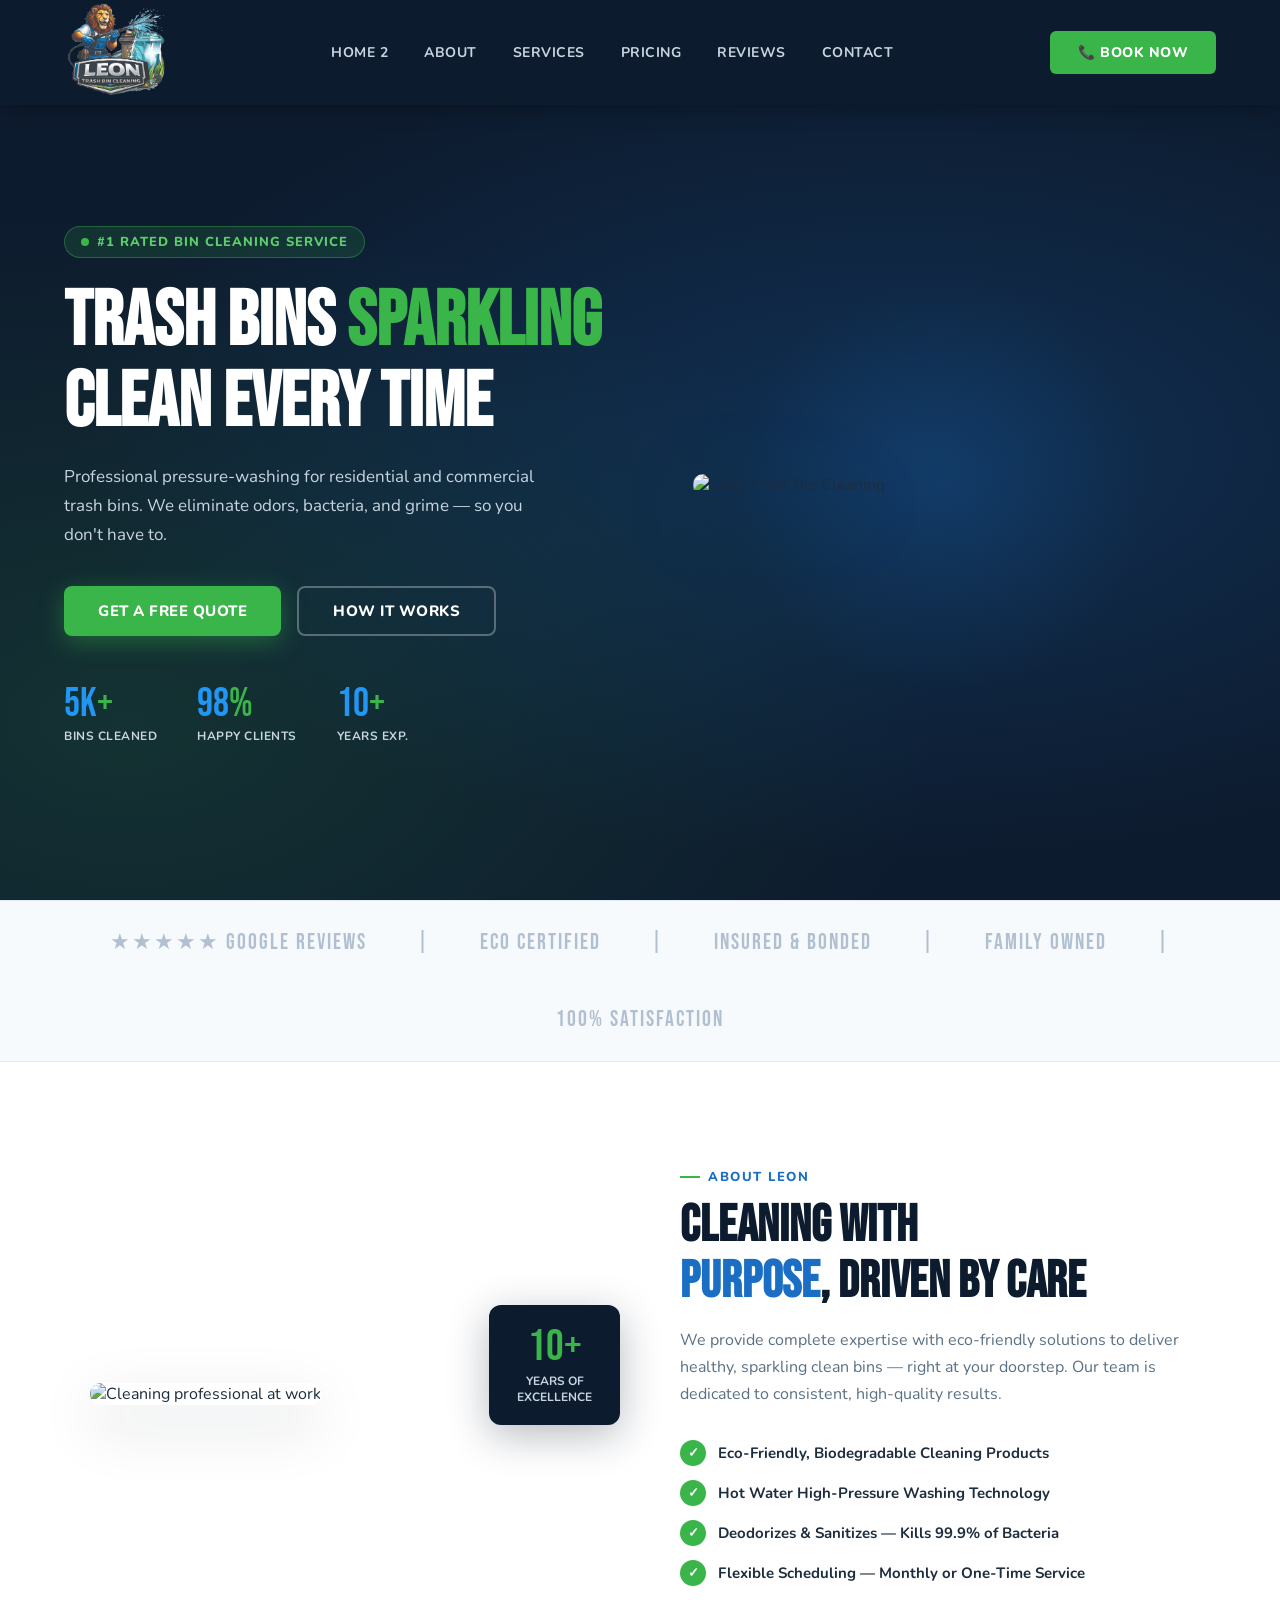
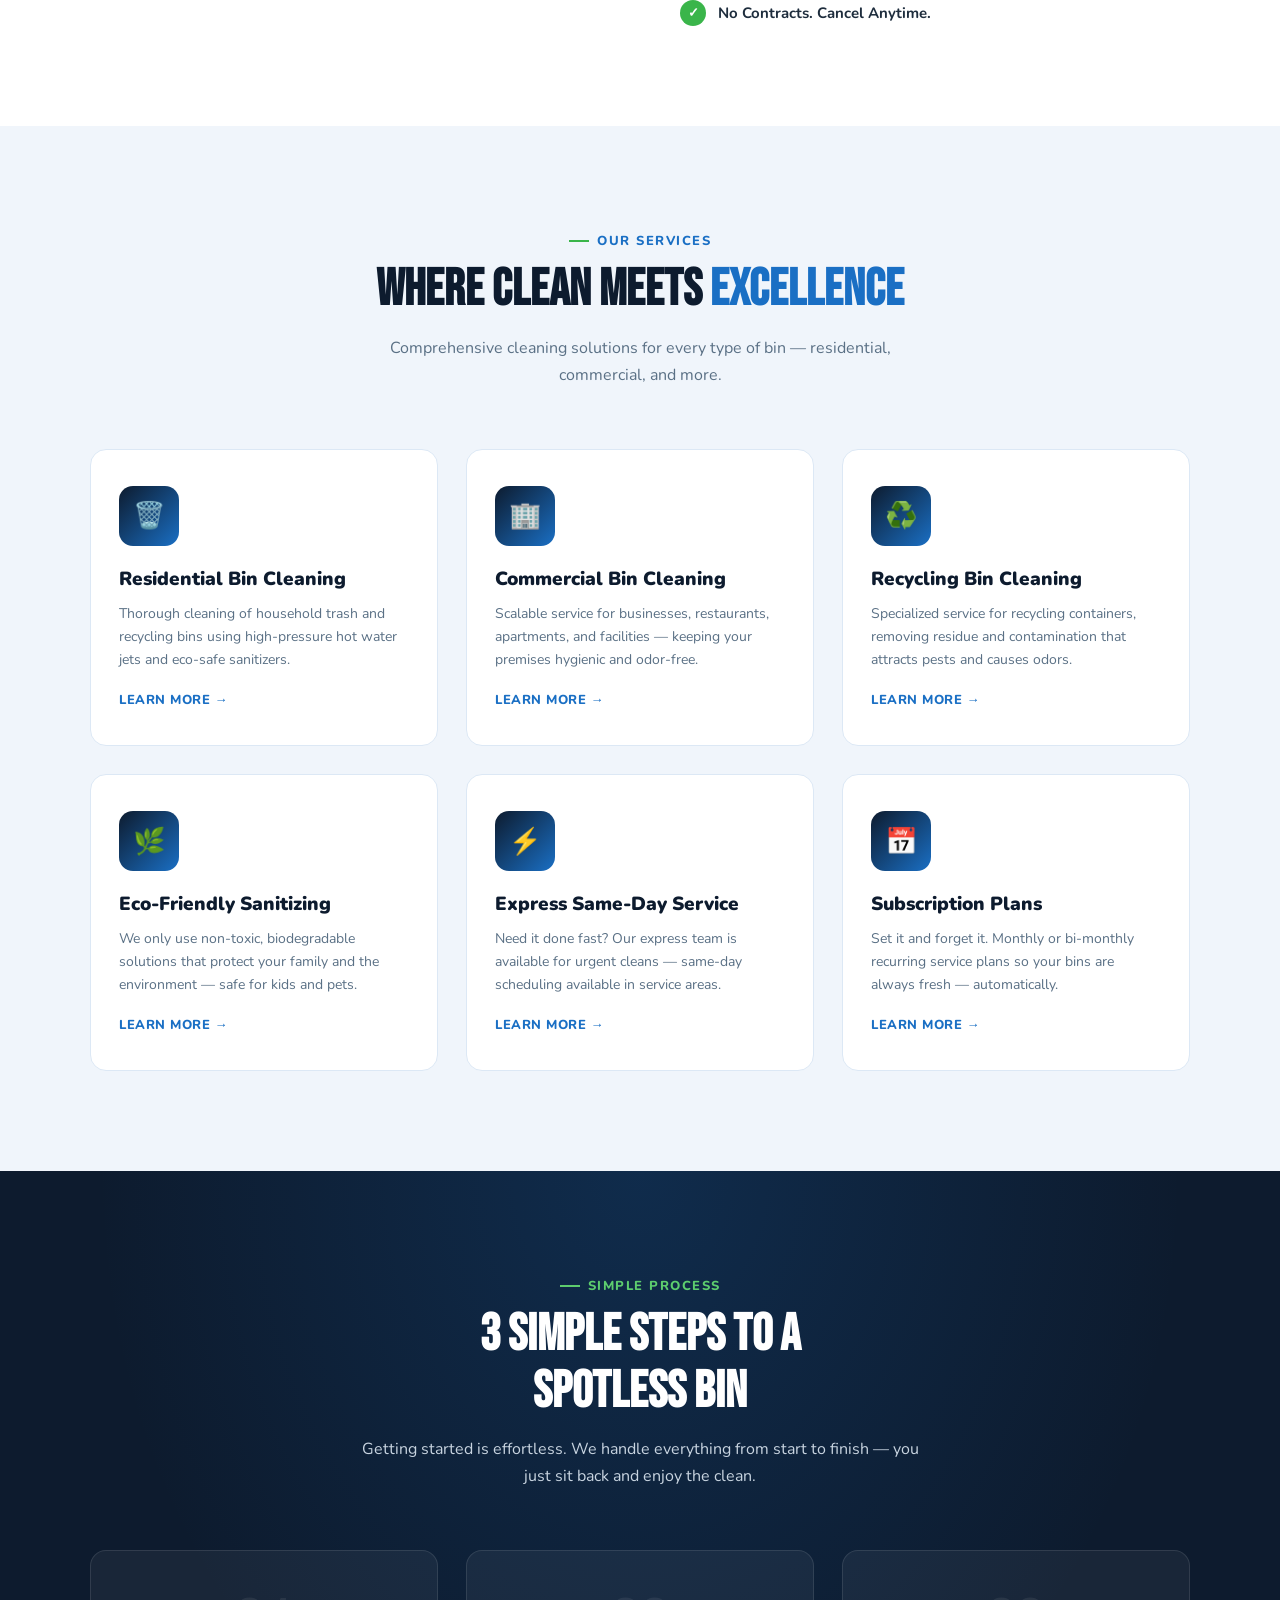
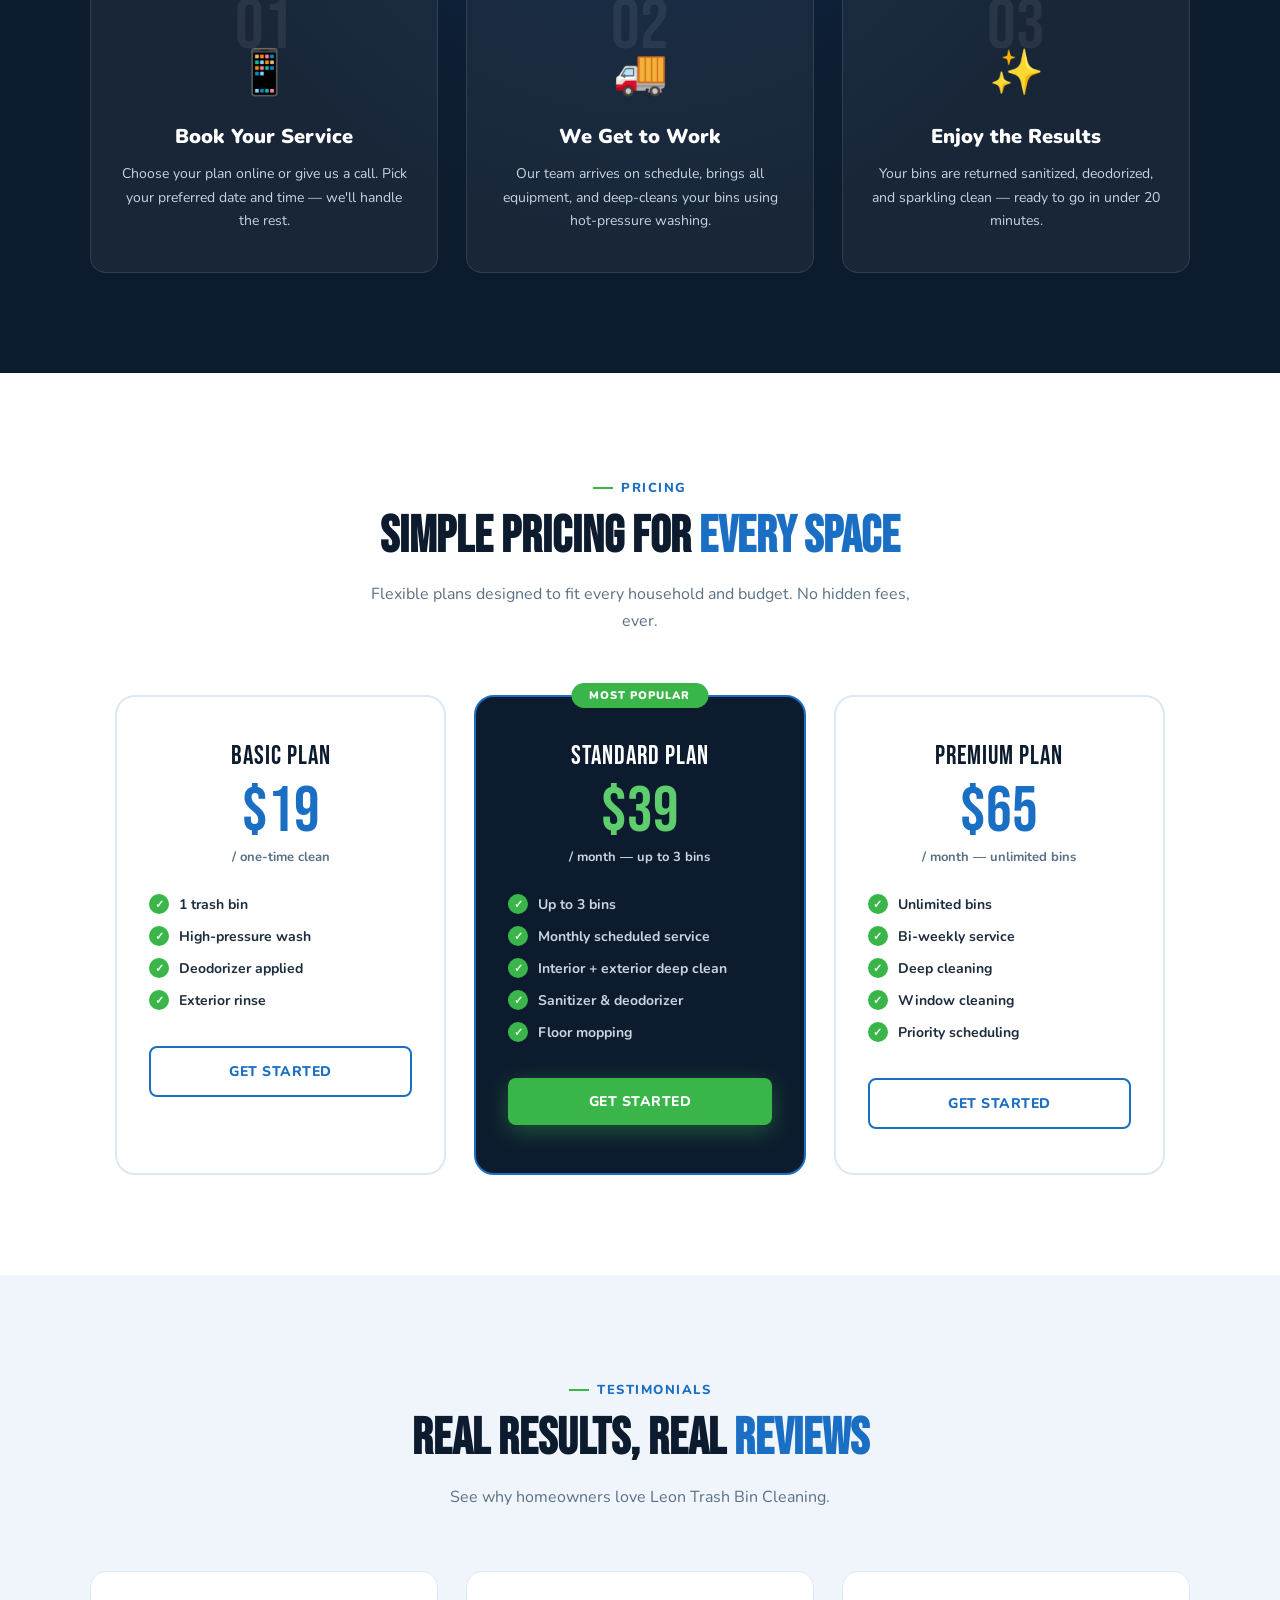
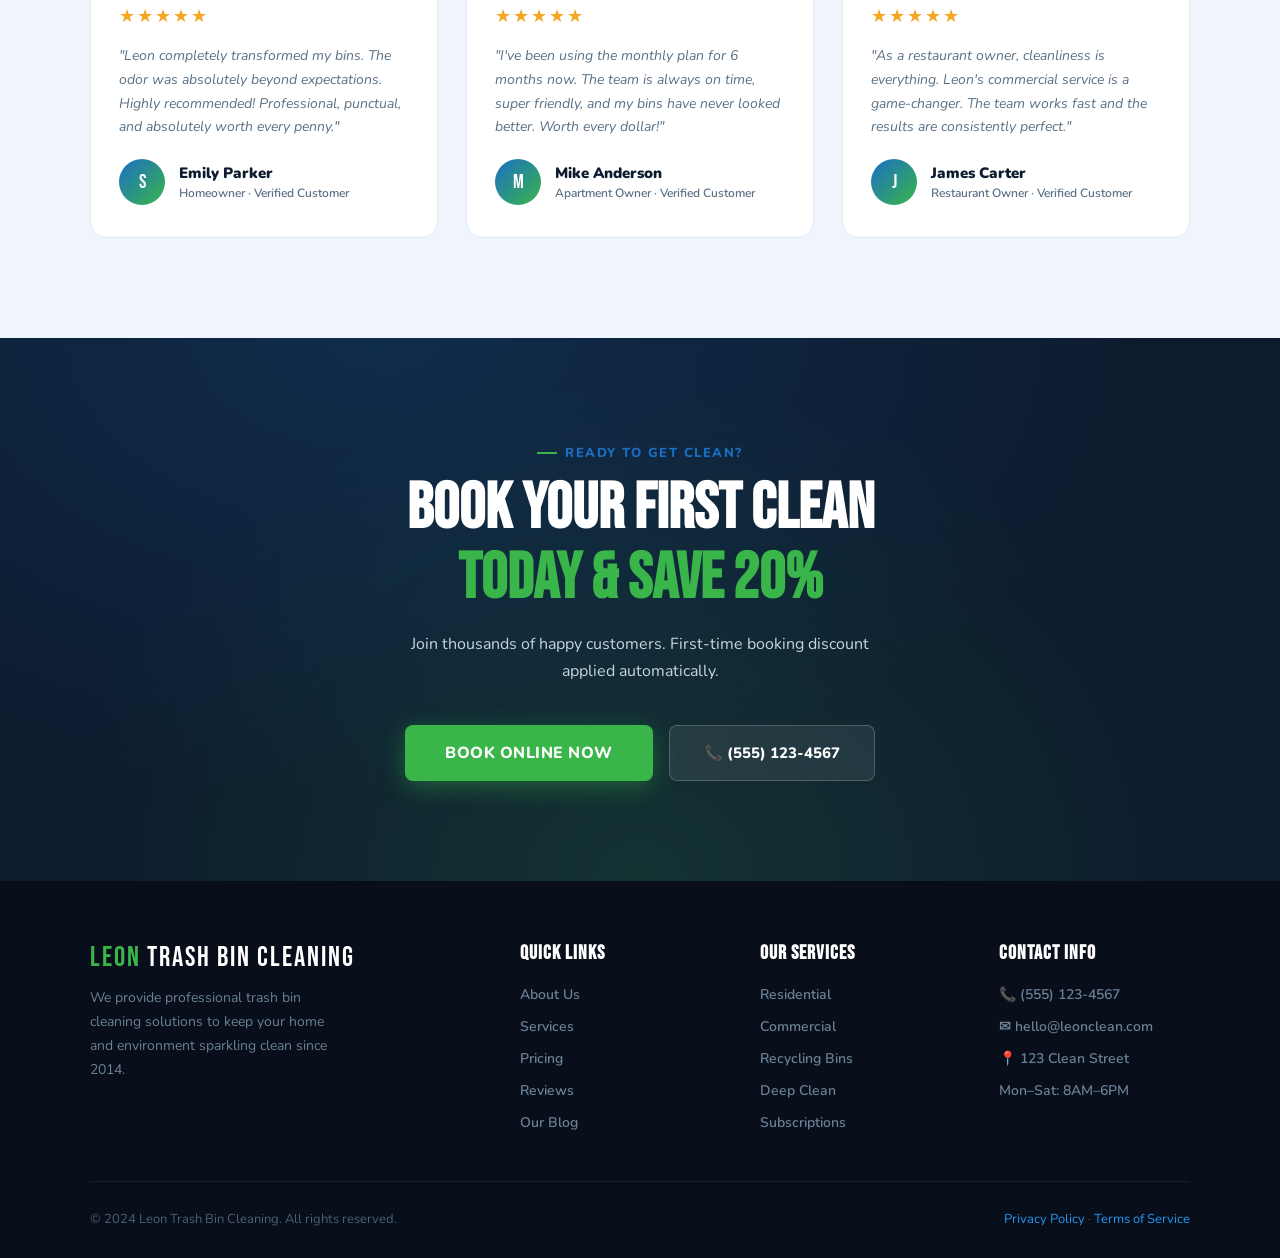
==== index.html @ 78d542d0 "new update to live on vercel" ====
<!DOCTYPE html>
<html lang="en">
<head>
<meta charset="UTF-8">
<meta name="viewport" content="width=device-width, initial-scale=1.0">
<title>Leon Trash Bin Cleaning</title>
<link rel="stylesheet" href="./assets//style/style.css">
<link href="https://fonts.googleapis.com/css2?family=Bebas+Neue&family=Nunito:wght@400;600;700;800;900&display=swap" rel="stylesheet">
<style>
 
</style>
</head>
<body>

<!-- NAVBAR -->
<nav>
  <div class="nav-logo">
   
   
   <img src="./assets/images/Logo.png" alt="">
  </div>
  <ul class="nav-links">
    <li><a href="Home2.html">Home 2</a></li>
    <li><a href="#about">About</a></li>
    <li><a href="#services">Services</a></li>
    <li><a href="#pricing">Pricing</a></li>
    <li><a href="#reviews">Reviews</a></li>
    <li><a href="#contact">Contact</a></li>
  </ul>
  <a href="tel:+15551234567" class="nav-cta">📞 Book Now</a>
</nav>

<!-- HERO -->
<section class="hero">
  <div class="hero-grid">
    <div class="hero-content">
      <div class="hero-badge"><span></span> #1 Rated Bin Cleaning Service</div>
      <h1>Trash Bins <span>Sparkling</span> Clean Every Time</h1>
      <p>Professional pressure-washing for residential and commercial trash bins. We eliminate odors, bacteria, and grime — so you don't have to.</p>
      <div class="hero-btns">
        <a href="#pricing" class="btn-primary">Get a Free Quote</a>
        <a href="#how-it-works" class="btn-outline">How It Works</a>
      </div>
      <div class="hero-stats">
        <div>
          <div class="hero-stat-num">5K<span>+</span></div>
          <div class="hero-stat-label">Bins Cleaned</div>
        </div>
        <div>
          <div class="hero-stat-num">98<span>%</span></div>
          <div class="hero-stat-label">Happy Clients</div>
        </div>
        <div>
          <div class="hero-stat-num">10<span>+</span></div>
          <div class="hero-stat-label">Years Exp.</div>
        </div>
      </div>
    </div>
    <div class="hero-image-wrap">
      <!-- Logo image — replace src with actual path -->
      <img style="border-radius: 10px;" src="https://eu-images.contentstack.com/v3/assets/blt4a147f9e36f0754a/blta0c8c3a6086ea18d/652d1ce28b2e8369017dbb52/the-trash-bin-cleaners_0.jpg?width=1280&auto=webp&quality=80&disable=upscale" alt="Leon Trash Bin Cleaning">
    </div>
  </div>
</section>

<!-- BRANDS / TRUST BAR -->
<div class="brands">
  <div class="brands-inner">
    <div class="brand-item">★★★★★ GOOGLE REVIEWS</div>
    <div class="brand-item">|</div>
    <div class="brand-item">ECO CERTIFIED</div>
    <div class="brand-item">|</div>
    <div class="brand-item">INSURED & BONDED</div>
    <div class="brand-item">|</div>
    <div class="brand-item">FAMILY OWNED</div>
    <div class="brand-item">|</div>
    <div class="brand-item">100% SATISFACTION</div>
  </div>
</div>

<!-- ABOUT -->
<section class="about" id="about">
  <div class="about-grid">
    <div class="about-img-wrap">
      <img src="https://www.shutterstock.com/image-photo/bangkok-thailand-june-12-2024-600nw-2486240143.jpg" alt="Cleaning professional at work">
      <div class="about-badge-box">
        <div class="num">10+</div>
        <p>Years of<br>Excellence</p>
      </div>
    </div>
    <div class="about-text">
      <div class="section-label">About Leon</div>
      <h2 class="section-title">Cleaning with<br><span>Purpose</span>, Driven by Care</h2>
      <p class="section-sub">We provide complete expertise with eco-friendly solutions to deliver healthy, sparkling clean bins — right at your doorstep. Our team is dedicated to consistent, high-quality results.</p>
      <ul class="about-features">
        <li>Eco-Friendly, Biodegradable Cleaning Products</li>
        <li>Hot Water High-Pressure Washing Technology</li>
        <li>Deodorizes & Sanitizes — Kills 99.9% of Bacteria</li>
        <li>Flexible Scheduling — Monthly or One-Time Service</li>
        <li>No Contracts. Cancel Anytime.</li>
      </ul>
    </div>
  </div>
</section>

<!-- SERVICES -->
<section class="services" id="services">
  <div class="services-header">
    <div class="section-label">Our Services</div>
    <h2 class="section-title">Where Clean Meets <span>Excellence</span></h2>
    <p class="section-sub">Comprehensive cleaning solutions for every type of bin — residential, commercial, and more.</p>
  </div>
  <div class="services-grid">
    <div class="service-card">
      <div class="service-icon">🗑️</div>
      <h3>Residential Bin Cleaning</h3>
      <p>Thorough cleaning of household trash and recycling bins using high-pressure hot water jets and eco-safe sanitizers.</p>
      <a href="#" class="service-link">Learn More →</a>
    </div>
    <div class="service-card">
      <div class="service-icon">🏢</div>
      <h3>Commercial Bin Cleaning</h3>
      <p>Scalable service for businesses, restaurants, apartments, and facilities — keeping your premises hygienic and odor-free.</p>
      <a href="#" class="service-link">Learn More →</a>
    </div>
    <div class="service-card">
      <div class="service-icon">♻️</div>
      <h3>Recycling Bin Cleaning</h3>
      <p>Specialized service for recycling containers, removing residue and contamination that attracts pests and causes odors.</p>
      <a href="#" class="service-link">Learn More →</a>
    </div>
    <div class="service-card">
      <div class="service-icon">🌿</div>
      <h3>Eco-Friendly Sanitizing</h3>
      <p>We only use non-toxic, biodegradable solutions that protect your family and the environment — safe for kids and pets.</p>
      <a href="#" class="service-link">Learn More →</a>
    </div>
    <div class="service-card">
      <div class="service-icon">⚡</div>
      <h3>Express Same-Day Service</h3>
      <p>Need it done fast? Our express team is available for urgent cleans — same-day scheduling available in service areas.</p>
      <a href="#" class="service-link">Learn More →</a>
    </div>
    <div class="service-card">
      <div class="service-icon">📅</div>
      <h3>Subscription Plans</h3>
      <p>Set it and forget it. Monthly or bi-monthly recurring service plans so your bins are always fresh — automatically.</p>
      <a href="#" class="service-link">Learn More →</a>
    </div>
  </div>
</section>

<!-- HOW IT WORKS -->
<section class="how-it-works" id="how-it-works">
  <div class="how-header">
    <div class="section-label">Simple Process</div>
    <h2 class="section-title">3 Simple Steps to a<br>Spotless Bin</h2>
    <p class="section-sub">Getting started is effortless. We handle everything from start to finish — you just sit back and enjoy the clean.</p>
  </div>
  <div class="steps-grid">
    <div class="step-card">
      <div class="step-number">01</div>
      <span class="step-icon">📱</span>
      <h3>Book Your Service</h3>
      <p>Choose your plan online or give us a call. Pick your preferred date and time — we'll handle the rest.</p>
    </div>
    <div class="step-card">
      <div class="step-number">02</div>
      <span class="step-icon">🚚</span>
      <h3>We Get to Work</h3>
      <p>Our team arrives on schedule, brings all equipment, and deep-cleans your bins using hot-pressure washing.</p>
    </div>
    <div class="step-card">
      <div class="step-number">03</div>
      <span class="step-icon">✨</span>
      <h3>Enjoy the Results</h3>
      <p>Your bins are returned sanitized, deodorized, and sparkling clean — ready to go in under 20 minutes.</p>
    </div>
  </div>
</section>

<!-- PRICING -->
<section class="pricing" id="pricing">
  <div class="pricing-header">
    <div class="section-label">Pricing</div>
    <h2 class="section-title">Simple Pricing for <span>Every Space</span></h2>
    <p class="section-sub">Flexible plans designed to fit every household and budget. No hidden fees, ever.</p>
  </div>
  <div class="pricing-grid">
    <div class="price-card">
      <div class="price-plan-name">Basic Plan</div>
      <div class="price-amount">$19</div>
      <div class="price-period">/ one-time clean</div>
      <ul class="price-features">
        <li>1 trash bin</li>
        <li>High-pressure wash</li>
        <li>Deodorizer applied</li>
        <li>Exterior rinse</li>
      </ul>
      <a href="#" class="btn-price btn-price-outline">Get Started</a>
    </div>
    <div class="price-card featured">
      <div class="featured-badge">Most Popular</div>
      <div class="price-plan-name">Standard Plan</div>
      <div class="price-amount">$39</div>
      <div class="price-period">/ month — up to 3 bins</div>
      <ul class="price-features">
        <li>Up to 3 bins</li>
        <li>Monthly scheduled service</li>
        <li>Interior + exterior deep clean</li>
        <li>Sanitizer & deodorizer</li>
        <li>Floor mopping</li>
      </ul>
      <a href="#" class="btn-price btn-price-solid">Get Started</a>
    </div>
    <div class="price-card">
      <div class="price-plan-name">Premium Plan</div>
      <div class="price-amount">$65</div>
      <div class="price-period">/ month — unlimited bins</div>
      <ul class="price-features">
        <li>Unlimited bins</li>
        <li>Bi-weekly service</li>
        <li>Deep cleaning</li>
        <li>Window cleaning</li>
        <li>Priority scheduling</li>
      </ul>
      <a href="#" class="btn-price btn-price-outline">Get Started</a>
    </div>
  </div>
</section>

<!-- REVIEWS -->
<section class="reviews" id="reviews">
  <div class="reviews-header">
    <div class="section-label">Testimonials</div>
    <h2 class="section-title">Real Results, Real <span>Reviews</span></h2>
    <p class="section-sub">See why homeowners love Leon Trash Bin Cleaning.</p>
  </div>
  <div class="reviews-grid">
    <div class="review-card">
      <div class="stars">★★★★★</div>
      <p class="review-text">"Leon completely transformed my bins. The odor was absolutely beyond expectations. Highly recommended! Professional, punctual, and absolutely worth every penny."</p>
      <div class="reviewer">
        <div class="reviewer-avatar">S</div>
        <div>
          <div class="reviewer-name">Emily Parker</div>
          <div class="reviewer-meta">Homeowner · Verified Customer</div>
        </div>
      </div>
    </div>
    <div class="review-card">
      <div class="stars">★★★★★</div>
      <p class="review-text">"I've been using the monthly plan for 6 months now. The team is always on time, super friendly, and my bins have never looked better. Worth every dollar!"</p>
      <div class="reviewer">
        <div class="reviewer-avatar">M</div>
        <div>
          <div class="reviewer-name">Mike Anderson</div>
          <div class="reviewer-meta">Apartment Owner · Verified Customer</div>
        </div>
      </div>
    </div>
    <div class="review-card">
      <div class="stars">★★★★★</div>
      <p class="review-text">"As a restaurant owner, cleanliness is everything. Leon's commercial service is a game-changer. The team works fast and the results are consistently perfect."</p>
      <div class="reviewer">
        <div class="reviewer-avatar">J</div>
        <div>
          <div class="reviewer-name">James Carter</div>
          <div class="reviewer-meta">Restaurant Owner · Verified Customer</div>
        </div>
      </div>
    </div>
  </div>
</section>

<!-- CTA -->
<section class="cta-section" id="contact">
  <div class="section-label" style="justify-content:center;">Ready to Get Clean?</div>
  <h2 class="section-title">Book Your First Clean<br><span style="color:var(--green)">Today & Save 20%</span></h2>
  <p class="section-sub">Join thousands of happy customers. First-time booking discount applied automatically.</p>
  <div class="cta-btns">
    <a href="#pricing" class="btn-primary" style="font-size:16px;padding:17px 40px;">Book Online Now</a>
    <a href="tel:+15551234567" class="cta-phone">📞 (555) 123-4567</a>
  </div>
</section>

<!-- FOOTER -->
<footer>
  <div class="footer-grid">
    <div class="footer-brand">
      <div style="font-family:'Bebas Neue',sans-serif;font-size:28px;color:white;letter-spacing:2px;margin-bottom:12px;">
        <span style="color:var(--green)">LEON</span> TRASH BIN CLEANING
      </div>
      <p>We provide professional trash bin cleaning solutions to keep your home and environment sparkling clean since 2014.</p>
    </div>
    <div class="footer-col">
      <h4>Quick Links</h4>
      <ul>
        <li><a href="#about">About Us</a></li>
        <li><a href="#services">Services</a></li>
        <li><a href="#pricing">Pricing</a></li>
        <li><a href="#reviews">Reviews</a></li>
        <li><a href="#">Our Blog</a></li>
      </ul>
    </div>
    <div class="footer-col">
      <h4>Our Services</h4>
      <ul>
        <li><a href="#">Residential</a></li>
        <li><a href="#">Commercial</a></li>
        <li><a href="#">Recycling Bins</a></li>
        <li><a href="#">Deep Clean</a></li>
        <li><a href="#">Subscriptions</a></li>
      </ul>
    </div>
    <div class="footer-col">
      <h4>Contact Info</h4>
      <ul>
        <li><a href="tel:+15551234567">📞 (555) 123-4567</a></li>
        <li><a href="mailto:hello@leonclean.com">✉ hello@leonclean.com</a></li>
        <li><a href="#">📍 123 Clean Street</a></li>
        <li><a href="#">Mon–Sat: 8AM–6PM</a></li>
      </ul>
    </div>
  </div>
  <hr class="footer-divider">
  <div class="footer-bottom">
    <p>© 2024 Leon Trash Bin Cleaning. All rights reserved.</p>
    <p><a href="#">Privacy Policy</a> · <a href="#">Terms of Service</a></p>
  </div>
</footer>

<script>
  // Smooth scroll
  document.querySelectorAll('a[href^="#"]').forEach(a => {
    a.addEventListener('click', e => {
      const target = document.querySelector(a.getAttribute('href'));
      if (target) {
        e.preventDefault();
        target.scrollIntoView({ behavior: 'smooth', block: 'start' });
      }
    });
  });

  // Scroll reveal
  const observer = new IntersectionObserver((entries) => {
    entries.forEach(entry => {
      if (entry.isIntersecting) {
        entry.target.style.opacity = '1';
        entry.target.style.transform = 'translateY(0)';
      }
    });
  }, { threshold: 0.1 });

  document.querySelectorAll('.service-card, .step-card, .price-card, .review-card').forEach(el => {
    el.style.opacity = '0';
    el.style.transform = 'translateY(30px)';
    el.style.transition = 'opacity 0.5s ease, transform 0.5s ease';
    observer.observe(el);
  });
</script>
</body>
</html>
---- assets/style/style.css ----
:root {
    --navy: #0d1b2e;
    --blue: #1a6fc4;
    --bright-blue: #2196f3;
    --green: #3ab54a;
    --light-green: #5dcd6e;
    --silver: #c8d4e0;
    --white: #ffffff;
    --light-bg: #f0f5fb;
    --text: #1e2d3d;
    --text-muted: #5a7085;
  }

  * { margin: 0; padding: 0; box-sizing: border-box; }

  body {
    font-family: 'Nunito', sans-serif;
    color: var(--text);
    background: var(--white);
    overflow-x: hidden;
  }

  /* ===== NAVBAR ===== */
  nav {
    position: fixed; top: 0; width: 100%; z-index: 999;
    background: var(--navy);
    display: flex; align-items: center; justify-content: space-between;
    padding: 0 5%;
    /* height: 72px; */
    box-shadow: 0 2px 20px rgba(0,0,0,0.3);
  }

  .nav-logo img {
     width:110px; 
    }

  .nav-links { display: flex; gap: 36px; list-style: none; }
  .nav-links a {
    color: var(--silver); text-decoration: none;
    font-weight: 700; font-size: 14px; letter-spacing: 0.5px;
    text-transform: uppercase;
    transition: color 0.2s;
  }
  .nav-links a:hover { color: var(--green); }

  .nav-cta {
    background: var(--green);
    color: white; font-weight: 800; font-size: 14px;
    padding: 12px 28px; border-radius: 6px; text-decoration: none;
    text-transform: uppercase; letter-spacing: 0.5px;
    transition: background 0.2s, transform 0.2s;
  }
  .nav-cta:hover { background: var(--light-green); transform: translateY(-2px); }

  /* ===== HERO ===== */
  .hero {
    min-height: 100vh;
    background: var(--navy);
    display: flex; align-items: center;
    padding: 130px 5% 60px;
    position: relative;
    overflow: hidden;
  }

  .hero::before {
    content: '';
    position: absolute; inset: 0;
    background: radial-gradient(ellipse at 70% 50%, rgba(26,111,196,0.25) 0%, transparent 65%),
                radial-gradient(ellipse at 10% 80%, rgba(58,181,74,0.15) 0%, transparent 50%);
  }

  .hero-grid {
    display: grid; grid-template-columns: 1fr 1fr;
    gap: 60px; align-items: center;
    max-width: 1200px; margin: 0 auto; width: 100%;
    position: relative; z-index: 1;
  }

  .hero-badge {
    display: inline-flex; align-items: center; gap: 8px;
    background: rgba(58,181,74,0.15); border: 1px solid rgba(58,181,74,0.4);
    color: var(--light-green); font-size: 13px; font-weight: 800;
    padding: 6px 16px; border-radius: 50px; margin-bottom: 24px;
    letter-spacing: 1px; text-transform: uppercase;
  }

  
  .hero-badge span { width: 8px; height: 8px; background: var(--green); border-radius: 50%; animation: pulse 1.5s infinite; }

  @keyframes pulse {
    0%,100% { opacity:1; transform:scale(1); }
    50% { opacity:0.5; transform:scale(1.4); }
  }

  .hero h1 {
    font-family: 'Bebas Neue', sans-serif;
    font-size: clamp(52px, 6vw, 80px);
    color: var(--white);
    line-height: 1.05;
    margin-bottom: 20px;
  }

  .hero h1 span { color: var(--green); }

  .hero p {
    color: var(--silver); font-size: 17px; line-height: 1.7;
    margin-bottom: 36px; max-width: 480px;
  }

  .hero-btns { display: flex; gap: 16px; flex-wrap: wrap; }

  .btn-primary {
    background: var(--green); color: white;
    padding: 15px 34px; border-radius: 8px;
    font-weight: 800; font-size: 15px; text-decoration: none;
    text-transform: uppercase; letter-spacing: 0.5px;
    transition: all 0.25s;
    box-shadow: 0 6px 24px rgba(58,181,74,0.4);
  }
  .btn-primary:hover { background: var(--light-green); transform: translateY(-3px); box-shadow: 0 10px 30px rgba(58,181,74,0.5); }

  .btn-outline {
    border: 2px solid rgba(255,255,255,0.3); color: white;
    padding: 13px 34px; border-radius: 8px;
    font-weight: 800; font-size: 15px; text-decoration: none;
    text-transform: uppercase; letter-spacing: 0.5px;
    transition: all 0.25s;
  }
  .btn-outline:hover { border-color: var(--bright-blue); color: var(--bright-blue); }

  .hero-stats {
    display: flex; gap: 40px; margin-top: 48px;
  }
  .hero-stat-num {
    font-family: 'Bebas Neue', sans-serif;
    font-size: 40px; color: var(--bright-blue); line-height: 1;
  }
  .hero-stat-num span { color: var(--green); }
  .hero-stat-label { font-size: 12px; color: var(--silver); font-weight: 700; text-transform: uppercase; letter-spacing: 0.5px; margin-top: 4px; }

  .hero-image-wrap {
    position: relative;
    display: flex; justify-content: center; align-items: center;
  }

  .hero-image-wrap::before {
    content: '';
    position: absolute;
    width: 420px; height: 420px; border-radius: 50%;
    background: radial-gradient(circle, rgba(26,111,196,0.2) 0%, transparent 70%);
  }

  .hero-image-wrap img {
    max-width: 100%; width: 500px;
    filter: drop-shadow(0 20px 60px rgba(26,111,196,0.4));
    animation: float 3s ease-in-out infinite;
    position: relative; z-index: 1;
  }

  @keyframes float {
    0%,100% { transform: translateY(0); }
    50% { transform: translateY(-12px); }
  }

  /* ===== BRANDS ===== */
  .brands {
    background: #f7fafd;
    padding: 28px 5%;
    border-top: 1px solid #e2eaf3;
    border-bottom: 1px solid #e2eaf3;
  }
  .brands-inner {
    max-width: 1100px; margin: 0 auto;
    display: flex; align-items: center; justify-content: center; gap: 50px; flex-wrap: wrap;
  }
  .brand-item {
    font-family: 'Bebas Neue', sans-serif;
    font-size: 22px; color: #b0c0d0; letter-spacing: 2px;
    transition: color 0.2s;
  }
  .brand-item:hover { color: var(--blue); }

  /* ===== SECTION HEADERS ===== */
  .section-label {
    display: inline-flex; align-items: center; gap: 8px;
    color: var(--blue); font-size: 13px; font-weight: 800;
    text-transform: uppercase; letter-spacing: 1.5px; margin-bottom: 12px;
  }
  .section-label::before {
    content: ''; width: 20px; height: 2px; background: var(--green);
  }

  .section-title {
    font-family: 'Bebas Neue', sans-serif;
    font-size: clamp(36px, 4vw, 52px);
    color: var(--navy); line-height: 1.1;
    margin-bottom: 16px;
  }
  .section-title span { color: var(--blue); }
  .section-sub { color: var(--text-muted); font-size: 16px; line-height: 1.7; max-width: 560px; }

  /* ===== ABOUT ===== */
  .about {
    padding: 100px 5%;
    background: var(--white);
  }
  .about-grid {
    max-width: 1100px; margin: 0 auto;
    display: grid; grid-template-columns: 1fr 1fr;
    gap: 80px; align-items: center;
  }
  .about-img-wrap {
    position: relative;
  }
  .about-img-wrap img {
    width: 100%; border-radius: 16px;
    box-shadow: 0 20px 60px rgba(13,27,46,0.15);
  }
  .about-badge-box {
    position: absolute; bottom: -20px; right: -20px;
    background: var(--navy); color: white;
    padding: 20px 28px; border-radius: 12px;
    text-align: center;
    box-shadow: 0 10px 40px rgba(13,27,46,0.3);
  }
  .about-badge-box .num {
    font-family: 'Bebas Neue', sans-serif;
    font-size: 44px; color: var(--green); line-height: 1;
  }
  .about-badge-box p { font-size: 12px; color: var(--silver); font-weight: 700; text-transform: uppercase; margin-top: 4px; }

  .about-text .section-sub { margin-bottom: 32px; }

  .about-features { list-style: none; display: flex; flex-direction: column; gap: 14px; }
  .about-features li {
    display: flex; align-items: center; gap: 12px;
    font-size: 15px; font-weight: 700; color: var(--text);
  }
  .about-features li::before {
    content: '✓'; display: flex; align-items: center; justify-content: center;
    width: 26px; height: 26px; background: var(--green); color: white;
    border-radius: 50%; font-size: 13px; font-weight: 900; flex-shrink: 0;
  }

  /* ===== SERVICES ===== */
  .services {
    padding: 100px 5%;
    background: var(--light-bg);
  }
  .services-header { text-align: center; margin-bottom: 60px; }
  .services-header .section-sub { margin: 0 auto; }

  .services-grid {
    max-width: 1100px; margin: 0 auto;
    display: grid; grid-template-columns: repeat(3, 1fr);
    gap: 28px;
  }

  .service-card {
    background: var(--white);
    border-radius: 16px;
    padding: 36px 28px;
    border: 1px solid #dce8f5;
    transition: all 0.3s;
    position: relative; overflow: hidden;
  }
  .service-card::before {
    content: '';
    position: absolute; top: 0; left: 0; right: 0; height: 4px;
    background: linear-gradient(90deg, var(--blue), var(--green));
    transform: scaleX(0); transform-origin: left;
    transition: transform 0.3s;
  }
  .service-card:hover::before { transform: scaleX(1); }
  .service-card:hover { transform: translateY(-6px); box-shadow: 0 20px 50px rgba(13,27,46,0.1); }

  .service-icon {
    width: 60px; height: 60px;
    background: linear-gradient(135deg, var(--navy), var(--blue));
    border-radius: 14px; display: flex; align-items: center; justify-content: center;
    font-size: 26px; margin-bottom: 20px;
  }

  .service-card h3 { font-size: 19px; font-weight: 900; color: var(--navy); margin-bottom: 10px; }
  .service-card p { font-size: 14px; color: var(--text-muted); line-height: 1.65; margin-bottom: 20px; }
  .service-link {
    color: var(--blue); font-weight: 800; font-size: 13px;
    text-decoration: none; text-transform: uppercase; letter-spacing: 0.5px;
    display: flex; align-items: center; gap: 6px;
    transition: gap 0.2s, color 0.2s;
  }
  .service-link:hover { gap: 12px; color: var(--green); }

  /* ===== HOW IT WORKS ===== */
  .how-it-works {
    padding: 100px 5%;
    background: var(--navy);
    position: relative; overflow: hidden;
  }
  .how-it-works::before {
    content: '';
    position: absolute; inset: 0;
    background: radial-gradient(ellipse at 50% 0%, rgba(26,111,196,0.2) 0%, transparent 60%);
  }
  .how-header { text-align: center; margin-bottom: 60px; position: relative; z-index: 1; }
  .how-header .section-title { color: var(--white); }
  .how-header .section-label { color: var(--light-green); }
  .how-header .section-label::before { background: var(--light-green); }
  .how-header .section-sub { color: var(--silver); margin: 0 auto; }

  .steps-grid {
    max-width: 1100px; margin: 0 auto;
    display: grid; grid-template-columns: repeat(3, 1fr);
    gap: 28px; position: relative; z-index: 1;
  }

  .step-card {
    background: rgba(255,255,255,0.05);
    border: 1px solid rgba(255,255,255,0.1);
    border-radius: 16px; padding: 40px 28px;
    text-align: center;
    transition: all 0.3s;
  }
  .step-card:hover {
    background: rgba(26,111,196,0.15);
    border-color: rgba(26,111,196,0.4);
    transform: translateY(-6px);
  }

  .step-number {
    font-family: 'Bebas Neue', sans-serif;
    font-size: 72px; color: rgba(255,255,255,0.07);
    line-height: 1; margin-bottom: -20px;
  }

  .step-icon {
    font-size: 44px; margin-bottom: 20px; display: block;
  }

  .step-card h3 { color: var(--white); font-size: 20px; font-weight: 900; margin-bottom: 12px; }
  .step-card p { color: var(--silver); font-size: 14px; line-height: 1.65; }

  /* ===== PRICING ===== */
  .pricing {
    padding: 100px 5%;
    background: var(--white);
  }
  .pricing-header { text-align: center; margin-bottom: 60px; }
  .pricing-header .section-sub { margin: 0 auto; }

  .pricing-grid {
    max-width: 1050px; margin: 0 auto;
    display: grid; grid-template-columns: repeat(3, 1fr);
    gap: 28px; align-items: stretch;
  }

  .price-card {
    border: 2px solid #dce8f5; border-radius: 20px;
    padding: 44px 32px; text-align: center;
    transition: all 0.3s; position: relative;
  }
  .price-card:hover { transform: translateY(-6px); box-shadow: 0 20px 50px rgba(13,27,46,0.1); }

  .price-card.featured {
    background: var(--navy);
    border-color: var(--blue);
    transform: scale(1.04);
  }
  .price-card.featured:hover { transform: scale(1.04) translateY(-6px); }

  .featured-badge {
    position: absolute; top: -14px; left: 50%; transform: translateX(-50%);
    background: var(--green); color: white;
    font-size: 11px; font-weight: 900; letter-spacing: 1px;
    text-transform: uppercase; padding: 5px 18px; border-radius: 50px;
  }

  .price-plan-name {
    font-family: 'Bebas Neue', sans-serif;
    font-size: 26px; letter-spacing: 1px;
    color: var(--navy); margin-bottom: 8px;
  }
  .price-card.featured .price-plan-name { color: var(--white); }

  .price-amount {
    font-family: 'Bebas Neue', sans-serif;
    font-size: 64px; color: var(--blue); line-height: 1;
    margin-bottom: 4px;
  }
  .price-card.featured .price-amount { color: var(--light-green); }
  .price-period { font-size: 13px; color: var(--text-muted); margin-bottom: 28px; font-weight: 700; }
  .price-card.featured .price-period { color: var(--silver); }

  .price-features { list-style: none; text-align: left; margin-bottom: 36px; display: flex; flex-direction: column; gap: 12px; }
  .price-features li {
    font-size: 14px; font-weight: 700;
    display: flex; align-items: center; gap: 10px;
    color: var(--text);
  }
  .price-card.featured .price-features li { color: var(--silver); }
  .price-features li::before {
    content: '✓'; width: 20px; height: 20px;
    background: var(--green); color: white;
    border-radius: 50%; font-size: 11px; font-weight: 900;
    display: flex; align-items: center; justify-content: center; flex-shrink: 0;
  }

  .btn-price {
    display: block; width: 100%;
    padding: 14px; border-radius: 8px;
    font-weight: 800; font-size: 14px; text-decoration: none;
    text-transform: uppercase; letter-spacing: 0.5px;
    transition: all 0.25s; text-align: center;
  }
  .btn-price-outline {
    border: 2px solid var(--blue); color: var(--blue);
  }
  .btn-price-outline:hover { background: var(--blue); color: white; }
  .btn-price-solid {
    background: var(--green); color: white;
    box-shadow: 0 6px 24px rgba(58,181,74,0.4);
  }
  .btn-price-solid:hover { background: var(--light-green); transform: translateY(-2px); }

  /* ===== REVIEWS ===== */
  .reviews {
    padding: 100px 5%;
    background: var(--light-bg);
  }
  .reviews-header { text-align: center; margin-bottom: 60px; }
  .reviews-header .section-sub { margin: 0 auto; }

  .reviews-grid {
    max-width: 1100px; margin: 0 auto;
    display: grid; grid-template-columns: repeat(3, 1fr);
    gap: 28px;
  }

  .review-card {
    background: var(--white);
    border-radius: 16px; padding: 32px 28px;
    border: 1px solid #dce8f5;
    transition: all 0.3s;
  }
  .review-card:hover { transform: translateY(-4px); box-shadow: 0 16px 40px rgba(13,27,46,0.08); }

  .stars { color: #f5a623; font-size: 18px; margin-bottom: 16px; letter-spacing: 2px; }
  .review-text { font-size: 14px; color: var(--text-muted); line-height: 1.7; margin-bottom: 20px; font-style: italic; }

  .reviewer { display: flex; align-items: center; gap: 14px; }
  .reviewer-avatar {
    width: 46px; height: 46px; border-radius: 50%;
    background: linear-gradient(135deg, var(--blue), var(--green));
    display: flex; align-items: center; justify-content: center;
    font-family: 'Bebas Neue', sans-serif; font-size: 20px; color: white;
  }
  .reviewer-name { font-size: 15px; font-weight: 900; color: var(--navy); }
  .reviewer-meta { font-size: 12px; color: var(--text-muted); font-weight: 600; margin-top: 2px; }

  /* ===== CTA ===== */
  .cta-section {
    padding: 100px 5%;
    background: var(--navy);
    text-align: center;
    position: relative; overflow: hidden;
  }
  .cta-section::before {
    content: '';
    position: absolute; inset: 0;
    background: radial-gradient(ellipse at 50% 100%, rgba(58,181,74,0.15) 0%, transparent 65%),
                radial-gradient(ellipse at 30% 0%, rgba(26,111,196,0.2) 0%, transparent 60%);
  }
  .cta-section > * { position: relative; z-index: 1; }
  .cta-section .section-title { color: var(--white); font-size: clamp(42px, 5vw, 66px); }
  .cta-section .section-sub { color: var(--silver); margin: 0 auto 40px; max-width: 500px; }
  .cta-btns { display: flex; gap: 16px; justify-content: center; flex-wrap: wrap; }
  .cta-phone {
    display: flex; align-items: center; gap: 10px;
    background: rgba(255,255,255,0.08); border: 1px solid rgba(255,255,255,0.2);
    color: white; padding: 15px 34px; border-radius: 8px;
    font-weight: 800; font-size: 15px; text-decoration: none;
    transition: all 0.25s;
  }
  .cta-phone:hover { border-color: var(--bright-blue); color: var(--bright-blue); }

  /* ===== FOOTER ===== */
  footer {
    background: #080f1a;
    padding: 60px 5% 30px;
  }

  .footer-grid {
    max-width: 1100px; margin: 0 auto;
    display: grid; grid-template-columns: 2fr 1fr 1fr 1fr;
    gap: 48px; margin-bottom: 48px;
  }

  .footer-brand img { height: 52px; margin-bottom: 16px; }
  .footer-brand p { color: #6a8097; font-size: 14px; line-height: 1.7; max-width: 260px; }

  .footer-col h4 {
    font-family: 'Bebas Neue', sans-serif;
    font-size: 20px; color: var(--white); letter-spacing: 1px;
    margin-bottom: 18px;
  }

  .footer-col ul { list-style: none; display: flex; flex-direction: column; gap: 10px; }
  .footer-col ul a {
    color: #6a8097; font-size: 14px; text-decoration: none; font-weight: 600;
    transition: color 0.2s;
  }
  .footer-col ul a:hover { color: var(--light-green); }

  .footer-divider { border: none; border-top: 1px solid rgba(255,255,255,0.07); margin: 0 auto 28px; max-width: 1100px; }

  .footer-bottom {
    max-width: 1100px; margin: 0 auto;
    display: flex; align-items: center; justify-content: space-between; flex-wrap: wrap; gap: 12px;
  }
  .footer-bottom p { color: #4a6073; font-size: 13px; }
  .footer-bottom a { color: var(--bright-blue); text-decoration: none; }

  /* ===== RESPONSIVE ===== */
  @media (max-width: 900px) {
    .hero-grid, .about-grid { grid-template-columns: 1fr; }
    .hero-image-wrap { display: none; }
    .services-grid, .steps-grid, .pricing-grid, .reviews-grid { grid-template-columns: 1fr 1fr; }
    .price-card.featured { transform: none; }
    .footer-grid { grid-template-columns: 1fr 1fr; }
  }
  @media (max-width: 600px) {
    .services-grid, .steps-grid, .pricing-grid, .reviews-grid { grid-template-columns: 1fr; }
    .footer-grid { grid-template-columns: 1fr; }
    .nav-links { display: none; }
  }
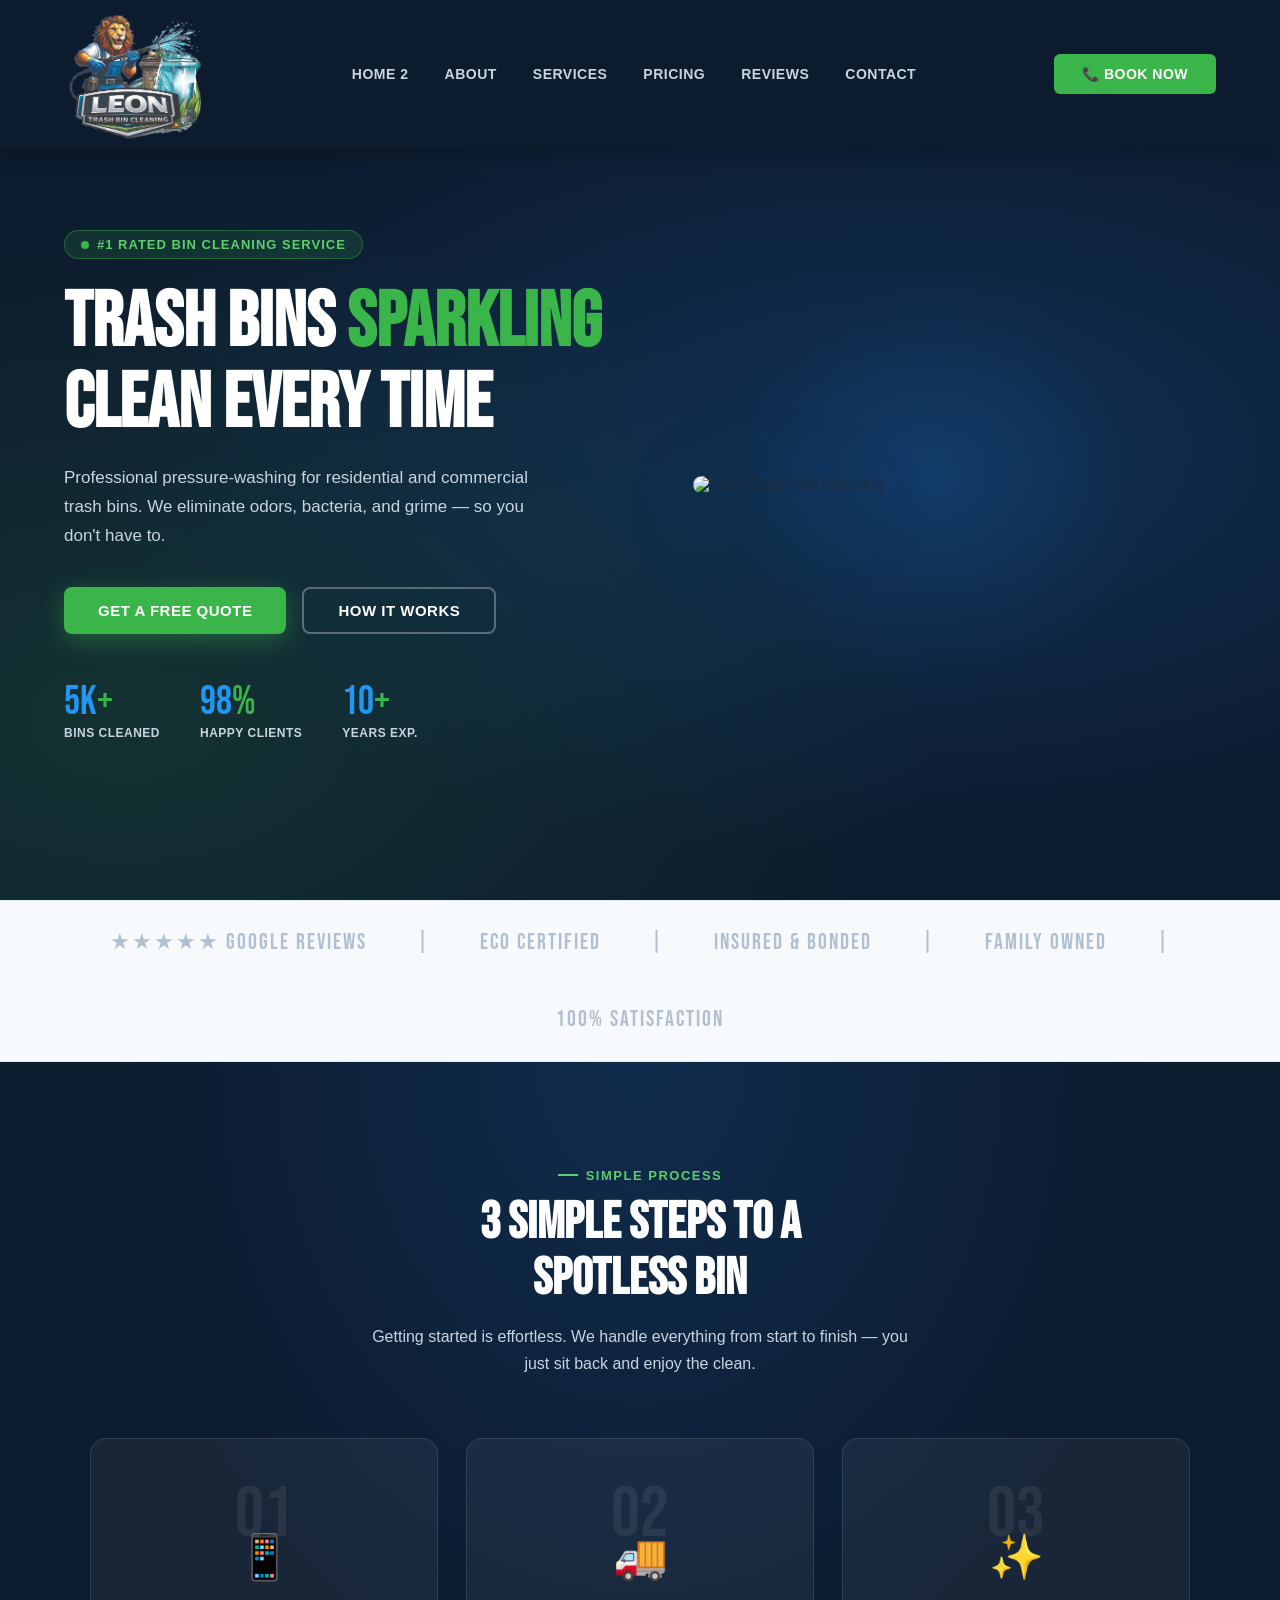
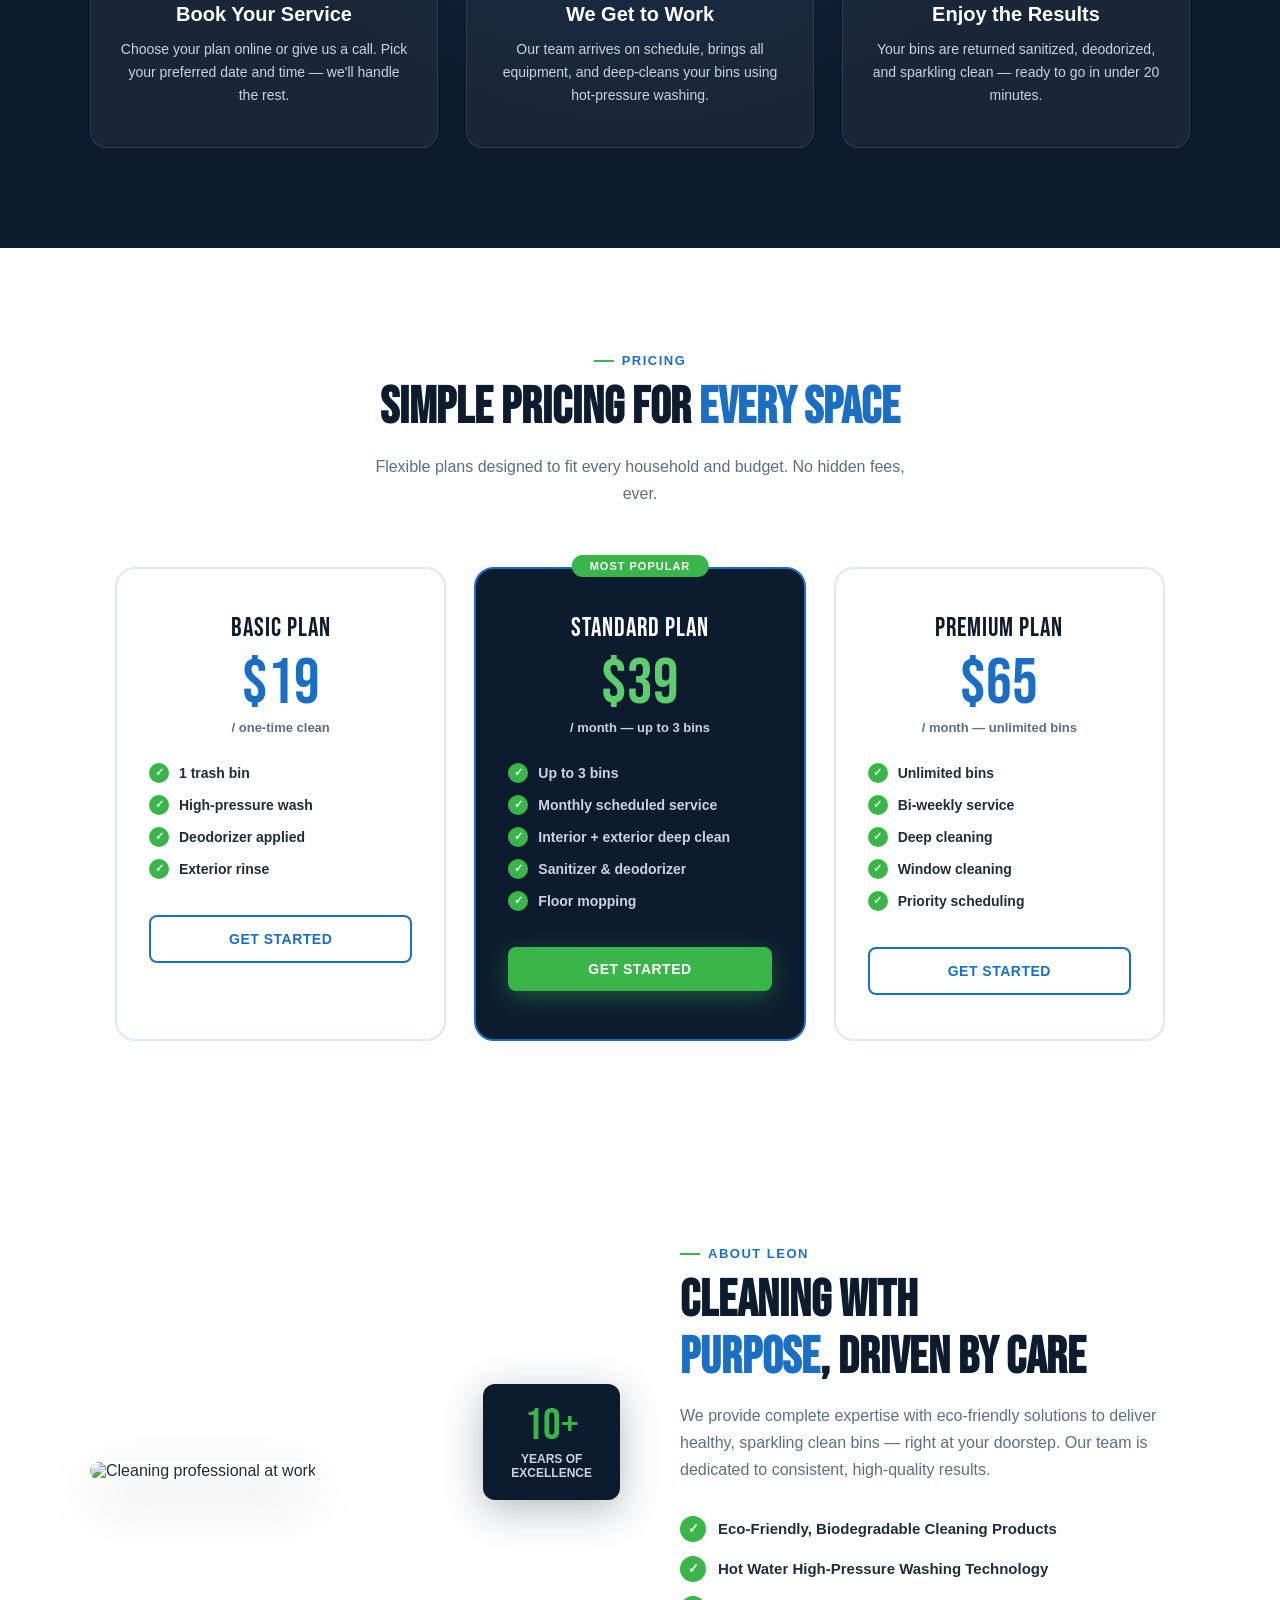
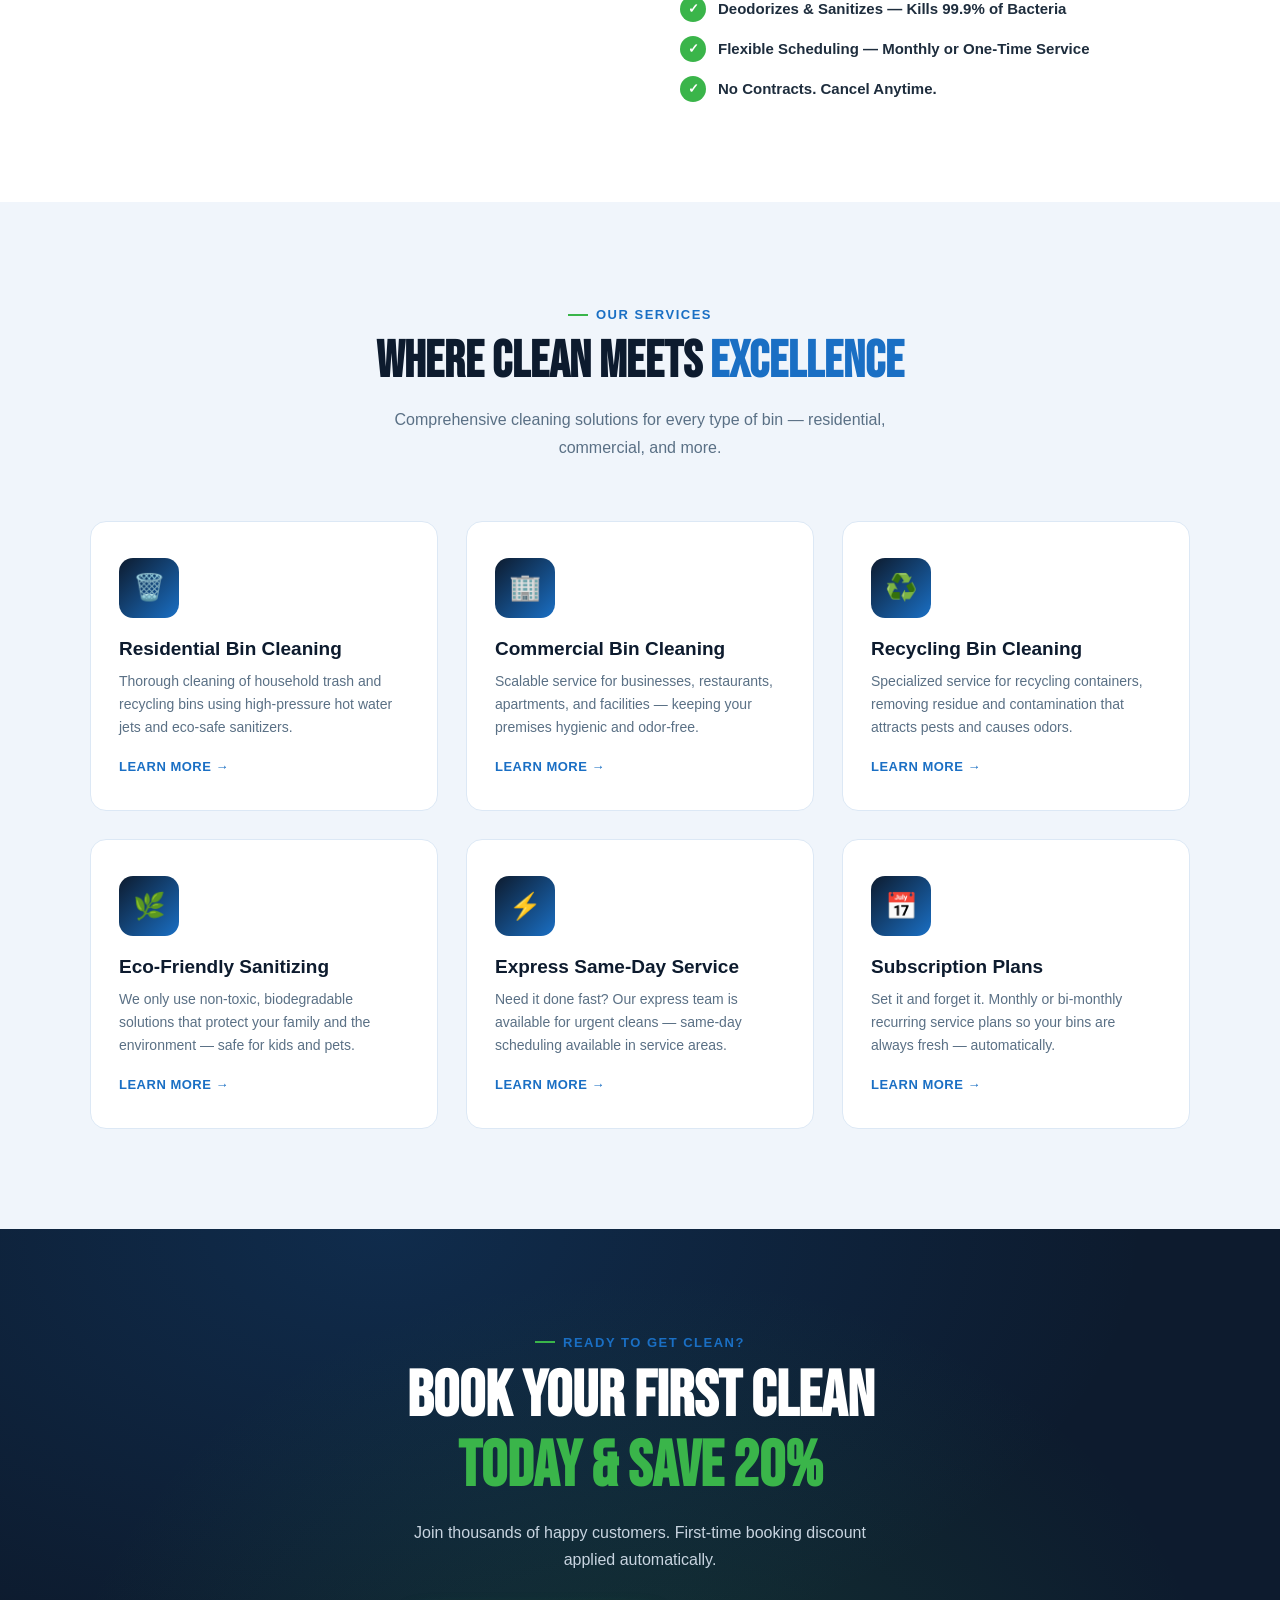
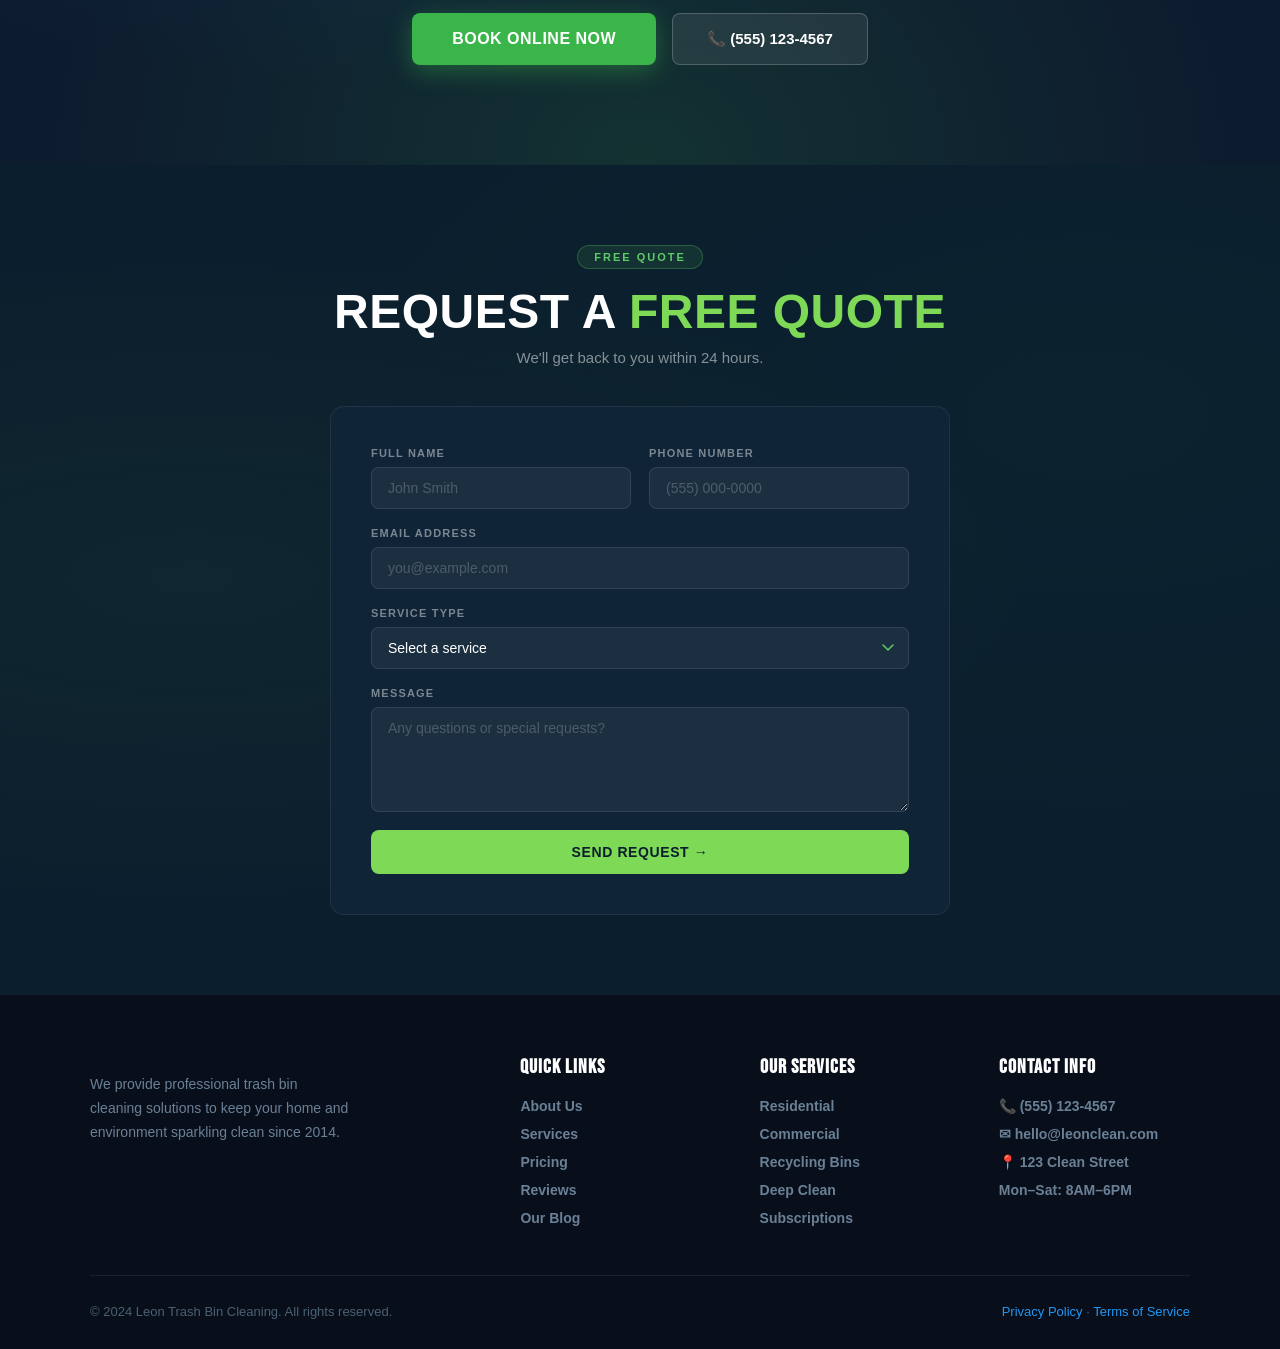
==== commit 89441d90: "changes" ====
--- a/index.html
+++ b/index.html
@@ -78,78 +78,6 @@
   </div>
 </div>
 
-<!-- ABOUT -->
-<section class="about" id="about">
-  <div class="about-grid">
-    <div class="about-img-wrap">
-      <img src="https://www.shutterstock.com/image-photo/bangkok-thailand-june-12-2024-600nw-2486240143.jpg" alt="Cleaning professional at work">
-      <div class="about-badge-box">
-        <div class="num">10+</div>
-        <p>Years of<br>Excellence</p>
-      </div>
-    </div>
-    <div class="about-text">
-      <div class="section-label">About Leon</div>
-      <h2 class="section-title">Cleaning with<br><span>Purpose</span>, Driven by Care</h2>
-      <p class="section-sub">We provide complete expertise with eco-friendly solutions to deliver healthy, sparkling clean bins — right at your doorstep. Our team is dedicated to consistent, high-quality results.</p>
-      <ul class="about-features">
-        <li>Eco-Friendly, Biodegradable Cleaning Products</li>
-        <li>Hot Water High-Pressure Washing Technology</li>
-        <li>Deodorizes & Sanitizes — Kills 99.9% of Bacteria</li>
-        <li>Flexible Scheduling — Monthly or One-Time Service</li>
-        <li>No Contracts. Cancel Anytime.</li>
-      </ul>
-    </div>
-  </div>
-</section>
-
-<!-- SERVICES -->
-<section class="services" id="services">
-  <div class="services-header">
-    <div class="section-label">Our Services</div>
-    <h2 class="section-title">Where Clean Meets <span>Excellence</span></h2>
-    <p class="section-sub">Comprehensive cleaning solutions for every type of bin — residential, commercial, and more.</p>
-  </div>
-  <div class="services-grid">
-    <div class="service-card">
-      <div class="service-icon">🗑️</div>
-      <h3>Residential Bin Cleaning</h3>
-      <p>Thorough cleaning of household trash and recycling bins using high-pressure hot water jets and eco-safe sanitizers.</p>
-      <a href="#" class="service-link">Learn More →</a>
-    </div>
-    <div class="service-card">
-      <div class="service-icon">🏢</div>
-      <h3>Commercial Bin Cleaning</h3>
-      <p>Scalable service for businesses, restaurants, apartments, and facilities — keeping your premises hygienic and odor-free.</p>
-      <a href="#" class="service-link">Learn More →</a>
-    </div>
-    <div class="service-card">
-      <div class="service-icon">♻️</div>
-      <h3>Recycling Bin Cleaning</h3>
-      <p>Specialized service for recycling containers, removing residue and contamination that attracts pests and causes odors.</p>
-      <a href="#" class="service-link">Learn More →</a>
-    </div>
-    <div class="service-card">
-      <div class="service-icon">🌿</div>
-      <h3>Eco-Friendly Sanitizing</h3>
-      <p>We only use non-toxic, biodegradable solutions that protect your family and the environment — safe for kids and pets.</p>
-      <a href="#" class="service-link">Learn More →</a>
-    </div>
-    <div class="service-card">
-      <div class="service-icon">⚡</div>
-      <h3>Express Same-Day Service</h3>
-      <p>Need it done fast? Our express team is available for urgent cleans — same-day scheduling available in service areas.</p>
-      <a href="#" class="service-link">Learn More →</a>
-    </div>
-    <div class="service-card">
-      <div class="service-icon">📅</div>
-      <h3>Subscription Plans</h3>
-      <p>Set it and forget it. Monthly or bi-monthly recurring service plans so your bins are always fresh — automatically.</p>
-      <a href="#" class="service-link">Learn More →</a>
-    </div>
-  </div>
-</section>
-
 <!-- HOW IT WORKS -->
 <section class="how-it-works" id="how-it-works">
   <div class="how-header">
@@ -227,10 +155,86 @@
       <a href="#" class="btn-price btn-price-outline">Get Started</a>
     </div>
   </div>
+</section>  
+
+<!-- ABOUT -->
+<section class="about" id="about">
+  <div class="about-grid">
+    <div class="about-img-wrap">
+      <img src="https://www.shutterstock.com/image-photo/bangkok-thailand-june-12-2024-600nw-2486240143.jpg" alt="Cleaning professional at work">
+      <div class="about-badge-box">
+        <div class="num">10+</div>
+        <p>Years of<br>Excellence</p>
+      </div>
+    </div>
+    <div class="about-text">
+      <div class="section-label">About Leon</div>
+      <h2 class="section-title">Cleaning with<br><span>Purpose</span>, Driven by Care</h2>
+      <p class="section-sub">We provide complete expertise with eco-friendly solutions to deliver healthy, sparkling clean bins — right at your doorstep. Our team is dedicated to consistent, high-quality results.</p>
+      <ul class="about-features">
+        <li>Eco-Friendly, Biodegradable Cleaning Products</li>
+        <li>Hot Water High-Pressure Washing Technology</li>
+        <li>Deodorizes & Sanitizes — Kills 99.9% of Bacteria</li>
+        <li>Flexible Scheduling — Monthly or One-Time Service</li>
+        <li>No Contracts. Cancel Anytime.</li>
+      </ul>
+    </div>
+  </div>
 </section>
 
+<!-- SERVICES -->
+<section class="services" id="services">
+  <div class="services-header">
+    <div class="section-label">Our Services</div>
+    <h2 class="section-title">Where Clean Meets <span>Excellence</span></h2>
+    <p class="section-sub">Comprehensive cleaning solutions for every type of bin — residential, commercial, and more.</p>
+  </div>
+  <div class="services-grid">
+    <div class="service-card">
+      <div class="service-icon">🗑️</div>
+      <h3>Residential Bin Cleaning</h3>
+      <p>Thorough cleaning of household trash and recycling bins using high-pressure hot water jets and eco-safe sanitizers.</p>
+      <a href="#" class="service-link">Learn More →</a>
+    </div>
+    <div class="service-card">
+      <div class="service-icon">🏢</div>
+      <h3>Commercial Bin Cleaning</h3>
+      <p>Scalable service for businesses, restaurants, apartments, and facilities — keeping your premises hygienic and odor-free.</p>
+      <a href="#" class="service-link">Learn More →</a>
+    </div>
+    <div class="service-card">
+      <div class="service-icon">♻️</div>
+      <h3>Recycling Bin Cleaning</h3>
+      <p>Specialized service for recycling containers, removing residue and contamination that attracts pests and causes odors.</p>
+      <a href="#" class="service-link">Learn More →</a>
+    </div>
+    <div class="service-card">
+      <div class="service-icon">🌿</div>
+      <h3>Eco-Friendly Sanitizing</h3>
+      <p>We only use non-toxic, biodegradable solutions that protect your family and the environment — safe for kids and pets.</p>
+      <a href="#" class="service-link">Learn More →</a>
+    </div>
+    <div class="service-card">
+      <div class="service-icon">⚡</div>
+      <h3>Express Same-Day Service</h3>
+      <p>Need it done fast? Our express team is available for urgent cleans — same-day scheduling available in service areas.</p>
+      <a href="#" class="service-link">Learn More →</a>
+    </div>
+    <div class="service-card">
+      <div class="service-icon">📅</div>
+      <h3>Subscription Plans</h3>
+      <p>Set it and forget it. Monthly or bi-monthly recurring service plans so your bins are always fresh — automatically.</p>
+      <a href="#" class="service-link">Learn More →</a>
+    </div>
+  </div>
+</section>
+
+
+
+
+
 <!-- REVIEWS -->
-<section class="reviews" id="reviews">
+<!-- <section class="reviews" id="reviews">
   <div class="reviews-header">
     <div class="section-label">Testimonials</div>
     <h2 class="section-title">Real Results, Real <span>Reviews</span></h2>
@@ -271,7 +275,7 @@
       </div>
     </div>
   </div>
-</section>
+</section> -->
 
 <!-- CTA -->
 <section class="cta-section" id="contact">
@@ -284,12 +288,326 @@
   </div>
 </section>
 
+<style>
+
+    body {
+      background: #0B1E2D;
+      font-family: 'DM Sans', sans-serif;
+    }
+
+    /* ── Section ── */
+    .inquiry-section {
+      background: #0B1E2D;
+      padding: 80px 20px;
+      position: relative;
+      overflow: hidden;
+    }
+
+    .inquiry-section::before {
+      content: '';
+      position: absolute;
+      inset: 0;
+      background:
+        radial-gradient(ellipse at 15% 50%, rgba(74,163,84,0.07) 0%, transparent 55%),
+        radial-gradient(ellipse at 85% 30%, rgba(15,110,86,0.05) 0%, transparent 50%);
+      pointer-events: none;
+    }
+
+    /* ── Header ── */
+    .inquiry-header {
+      text-align: center;
+      margin-bottom: 40px;
+      position: relative;
+      z-index: 1;
+    }
+
+    .inquiry-badge {
+      display: inline-block;
+      background: rgba(74,163,84,0.15);
+      border: 1px solid rgba(74,163,84,0.4);
+      color: #5ecb6a;
+      font-size: 11px;
+      font-weight: 600;
+      letter-spacing: 2px;
+      text-transform: uppercase;
+      padding: 5px 16px;
+      border-radius: 20px;
+      margin-bottom: 18px;
+    }
+
+    .inquiry-title {
+      font-family: 'Barlow Condensed', sans-serif;
+      font-size: 48px;
+      font-weight: 800;
+      color: #ffffff;
+      text-transform: uppercase;
+      line-height: 1.05;
+      margin-bottom: 12px;
+      letter-spacing: 0.5px;
+    }
+
+    .inquiry-title span {
+      color: #7ed957;
+    }
+
+    .inquiry-subtitle {
+      font-size: 15px;
+      color: rgba(255,255,255,0.5);
+    }
+
+    /* ── Card ── */
+    .form-card {
+      background: #0f2437;
+      border: 1px solid rgba(255,255,255,0.07);
+      border-radius: 14px;
+      padding: 40px;
+      max-width: 620px;
+      margin: 0 auto;
+      position: relative;
+      z-index: 1;
+    }
+
+    /* ── Grid ── */
+    .form-grid {
+      display: grid;
+      grid-template-columns: 1fr 1fr;
+      gap: 18px;
+    }
+
+    .form-group {
+      display: flex;
+      flex-direction: column;
+      gap: 8px;
+    }
+
+    .form-group.full {
+      grid-column: 1 / -1;
+    }
+
+    /* ── Label ── */
+    .form-group label {
+      font-size: 11px;
+      font-weight: 600;
+      letter-spacing: 1.2px;
+      text-transform: uppercase;
+      color: rgba(255,255,255,0.45);
+    }
+
+    /* ── Inputs ── */
+    .form-group input,
+    .form-group select,
+    .form-group textarea {
+      background: rgba(255,255,255,0.05);
+      border: 1px solid rgba(255,255,255,0.1);
+      border-radius: 8px;
+      padding: 12px 16px;
+      font-family: 'DM Sans', sans-serif;
+      font-size: 14px;
+      color: #ffffff;
+      outline: none;
+      transition: border-color 0.2s ease, background 0.2s ease;
+      width: 100%;
+      -webkit-appearance: none;
+      appearance: none;
+    }
+
+    .form-group input::placeholder,
+    .form-group textarea::placeholder {
+      color: rgba(255,255,255,0.22);
+    }
+
+    .form-group input:focus,
+    .form-group select:focus,
+    .form-group textarea:focus {
+      border-color: rgba(126,217,87,0.5);
+      background: rgba(126,217,87,0.04);
+    }
+
+    /* ── Select arrow ── */
+    .form-group select {
+      background-image: url("data:image/svg+xml,%3Csvg xmlns='http://www.w3.org/2000/svg' width='12' height='8' viewBox='0 0 12 8'%3E%3Cpath d='M1 1l5 5 5-5' stroke='%235ecb6a' stroke-width='1.5' fill='none' stroke-linecap='round'/%3E%3C/svg%3E");
+      background-repeat: no-repeat;
+      background-position: right 14px center;
+      background-color: rgba(255,255,255,0.05);
+      padding-right: 40px;
+      cursor: pointer;
+    }
+
+    .form-group select option {
+      background: #0f2437;
+      color: #ffffff;
+    }
+
+    /* ── Textarea ── */
+    .form-group textarea {
+      resize: vertical;
+      min-height: 105px;
+    }
+
+    /* ── Submit ── */
+    .form-group.full .submit-btn {
+      background: #7ed957;
+      color: #0B1E2D;
+      border: none;
+      border-radius: 8px;
+      padding: 14px 24px;
+      font-family: 'DM Sans', sans-serif;
+      font-size: 14px;
+      font-weight: 700;
+      letter-spacing: 0.6px;
+      text-transform: uppercase;
+      cursor: pointer;
+      width: 100%;
+      transition: background 0.2s ease, transform 0.1s ease;
+    }
+
+    .form-group.full .submit-btn:hover {
+      background: #90e568;
+    }
+
+    .form-group.full .submit-btn:active {
+      transform: scale(0.99);
+    }
+
+    /* ── Success ── */
+    .success-msg {
+      display: none;
+      text-align: center;
+      padding: 48px 20px;
+    }
+
+    .success-icon {
+      width: 56px;
+      height: 56px;
+      border-radius: 50%;
+      background: rgba(126,217,87,0.12);
+      border: 2px solid #7ed957;
+      display: flex;
+      align-items: center;
+      justify-content: center;
+      margin: 0 auto 16px;
+      font-size: 22px;
+      color: #7ed957;
+    }
+
+    .success-msg h3 {
+      font-family: 'Barlow Condensed', sans-serif;
+      font-size: 30px;
+      font-weight: 800;
+      color: #ffffff;
+      text-transform: uppercase;
+      margin-bottom: 8px;
+    }
+
+    .success-msg p {
+      font-size: 14px;
+      color: rgba(255,255,255,0.45);
+    }
+
+    /* ── Responsive ── */
+    @media (max-width: 540px) {
+      .inquiry-title { font-size: 32px; }
+      .form-card { padding: 24px 18px; }
+      .form-grid { grid-template-columns: 1fr; }
+      .form-group.full { grid-column: 1; }
+    }
+  </style>
+
+<section class="inquiry-section">
+
+  <div class="inquiry-header">
+    <span class="inquiry-badge">Free Quote</span>
+    <h2 class="inquiry-title">REQUEST A <span>FREE QUOTE</span></h2>
+    <p class="inquiry-subtitle">We'll get back to you within 24 hours.</p>
+  </div>
+
+  <div class="form-card">
+
+    <div id="formContent">
+      <div class="form-grid">
+
+        <div class="form-group">
+          <label for="fname">Full Name</label>
+          <input type="text" id="fname" placeholder="John Smith" />
+        </div>
+
+        <div class="form-group">
+          <label for="phone">Phone Number</label>
+          <input type="tel" id="phone" placeholder="(555) 000-0000" />
+        </div>
+
+        <div class="form-group full">
+          <label for="email">Email Address</label>
+          <input type="email" id="email" placeholder="you@example.com" />
+        </div>
+
+        <div class="form-group full">
+          <label for="service">Service Type</label>
+          <select id="service">
+            <option value="" disabled selected>Select a service</option>
+            <option>Residential Bin Cleaning</option>
+            <option>Commercial Bin Cleaning</option>
+            <option>Recycling Bin Cleaning</option>
+            <option>Express Same-Day Service</option>
+            <option>Subscription Plan</option>
+          </select>
+        </div>
+
+        <div class="form-group full">
+          <label for="msg">Message</label>
+          <textarea id="msg" placeholder="Any questions or special requests?"></textarea>
+        </div>
+
+        <div class="form-group full">
+          <button class="submit-btn" onclick="handleSubmit()">Send Request &rarr;</button>
+        </div>
+
+      </div>
+    </div>
+
+    <div class="success-msg" id="successMsg">
+      <div class="success-icon">&#10003;</div>
+      <h3>Got It!</h3>
+      <p>We'll reach out within 24 hours with your free quote.</p>
+    </div>
+
+  </div>
+</section>
+
+<script>
+  function handleSubmit() {
+    var name    = document.getElementById('fname').value.trim();
+    var email   = document.getElementById('email').value.trim();
+    var phone   = document.getElementById('phone').value.trim();
+    var service = document.getElementById('service').value;
+    var btn     = document.querySelector('.submit-btn');
+
+    if (!name || !email || !phone || !service) {
+      var orig = btn.innerHTML;
+      btn.innerHTML = 'Please fill all required fields';
+      btn.style.background = '#e24b4a';
+      btn.style.color = '#fff';
+      setTimeout(function () {
+        btn.innerHTML = orig;
+        btn.style.background = '#7ed957';
+        btn.style.color = '#0B1E2D';
+      }, 2200);
+      return;
+    }
+
+    document.getElementById('formContent').style.display = 'none';
+    document.getElementById('successMsg').style.display = 'block';
+  }
+</script>
+
+
+
 <!-- FOOTER -->
 <footer>
   <div class="footer-grid">
     <div class="footer-brand">
-      <div style="font-family:'Bebas Neue',sans-serif;font-size:28px;color:white;letter-spacing:2px;margin-bottom:12px;">
-        <span style="color:var(--green)">LEON</span> TRASH BIN CLEANING
+      <div class="footer-logo">
+      <img src="assets/images/logo.png" alt="">
       </div>
       <p>We provide professional trash bin cleaning solutions to keep your home and environment sparkling clean since 2014.</p>
     </div>
--- a/assets/style/style.css
+++ b/assets/style/style.css
@@ -31,7 +31,8 @@
   }
 
   .nav-logo img {
-     width:110px; 
+     width:150px;
+     padding-top: 10px; 
     }
 
   .nav-links { display: flex; gap: 36px; list-style: none; }
@@ -489,13 +490,19 @@
     padding: 60px 5% 30px;
   }
 
+
+  .footer-logo img {
+    width: 150px;
+    height: auto;
+  }
+
   .footer-grid {
     max-width: 1100px; margin: 0 auto;
     display: grid; grid-template-columns: 2fr 1fr 1fr 1fr;
     gap: 48px; margin-bottom: 48px;
   }
 
-  .footer-brand img { height: 52px; margin-bottom: 16px; }
+  /* .footer-brand img { height: 52px; margin-bottom: 16px; } */
   .footer-brand p { color: #6a8097; font-size: 14px; line-height: 1.7; max-width: 260px; }
 
   .footer-col h4 {
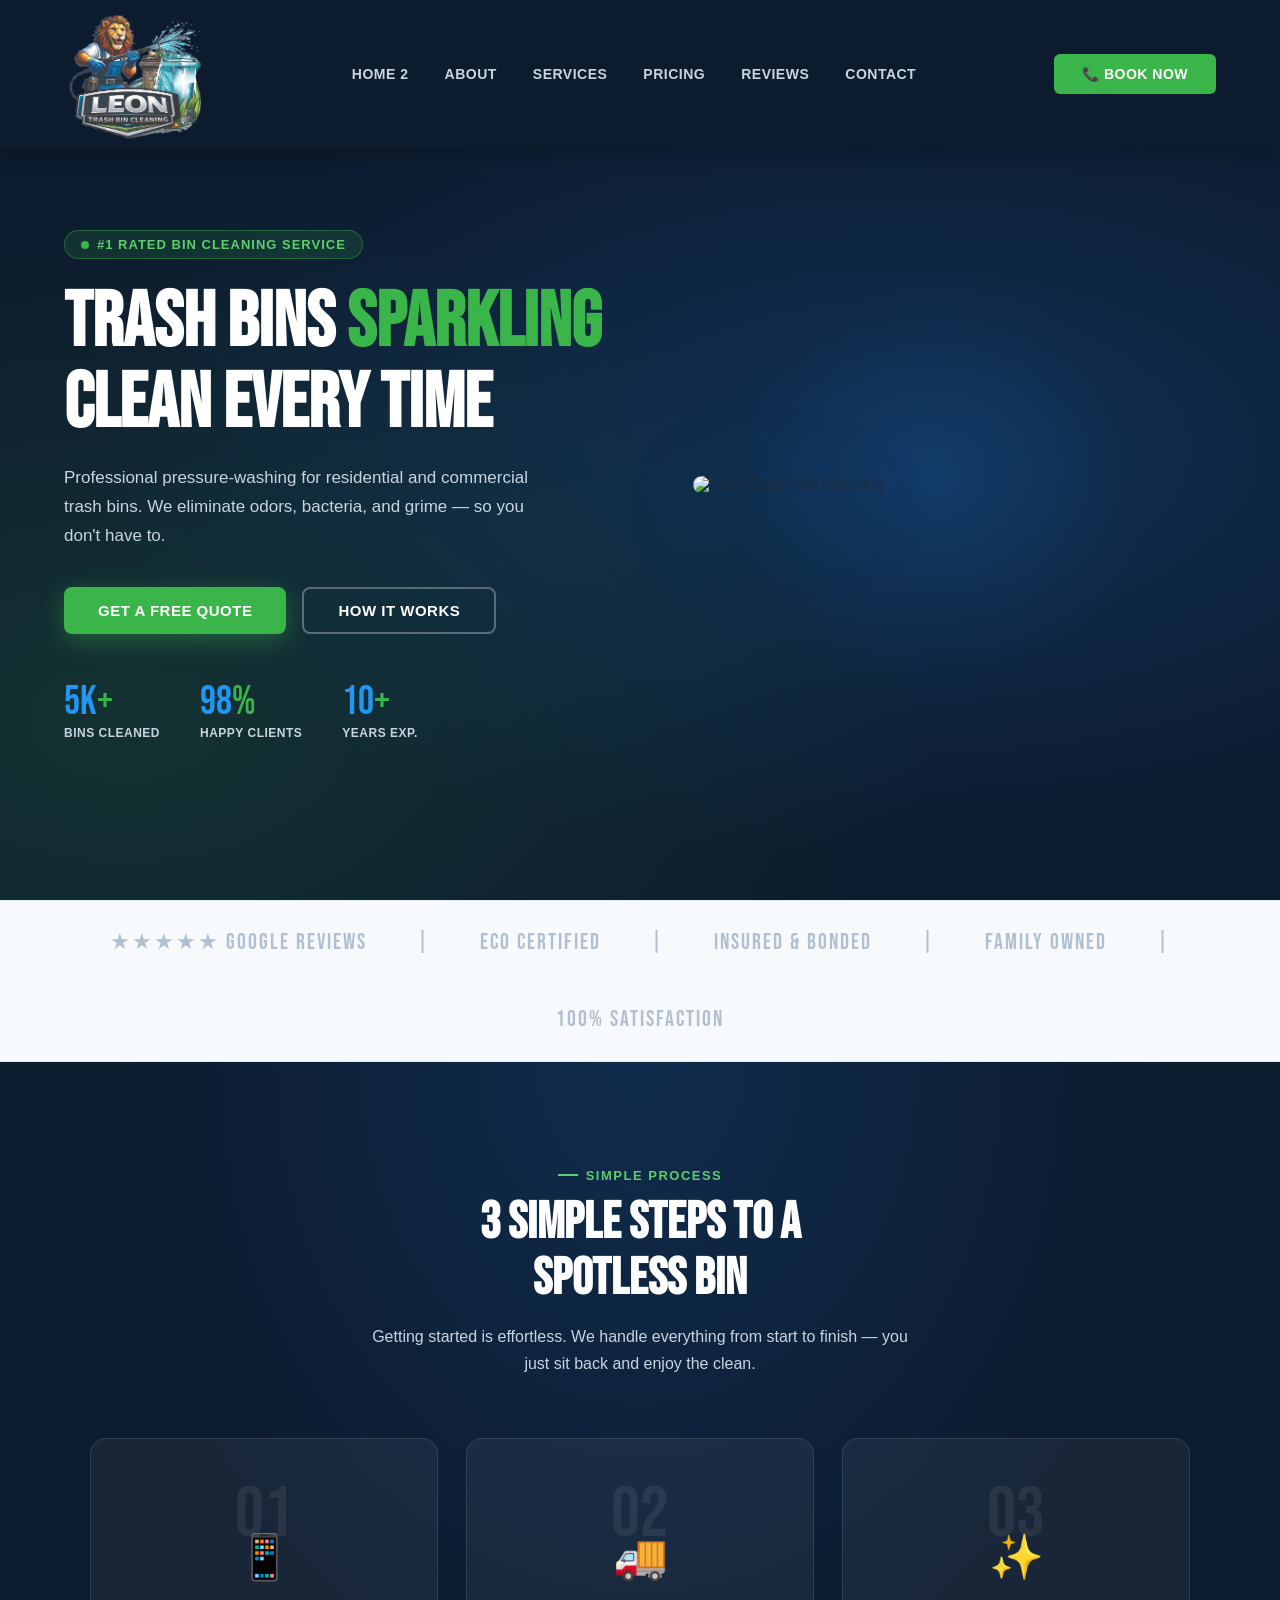
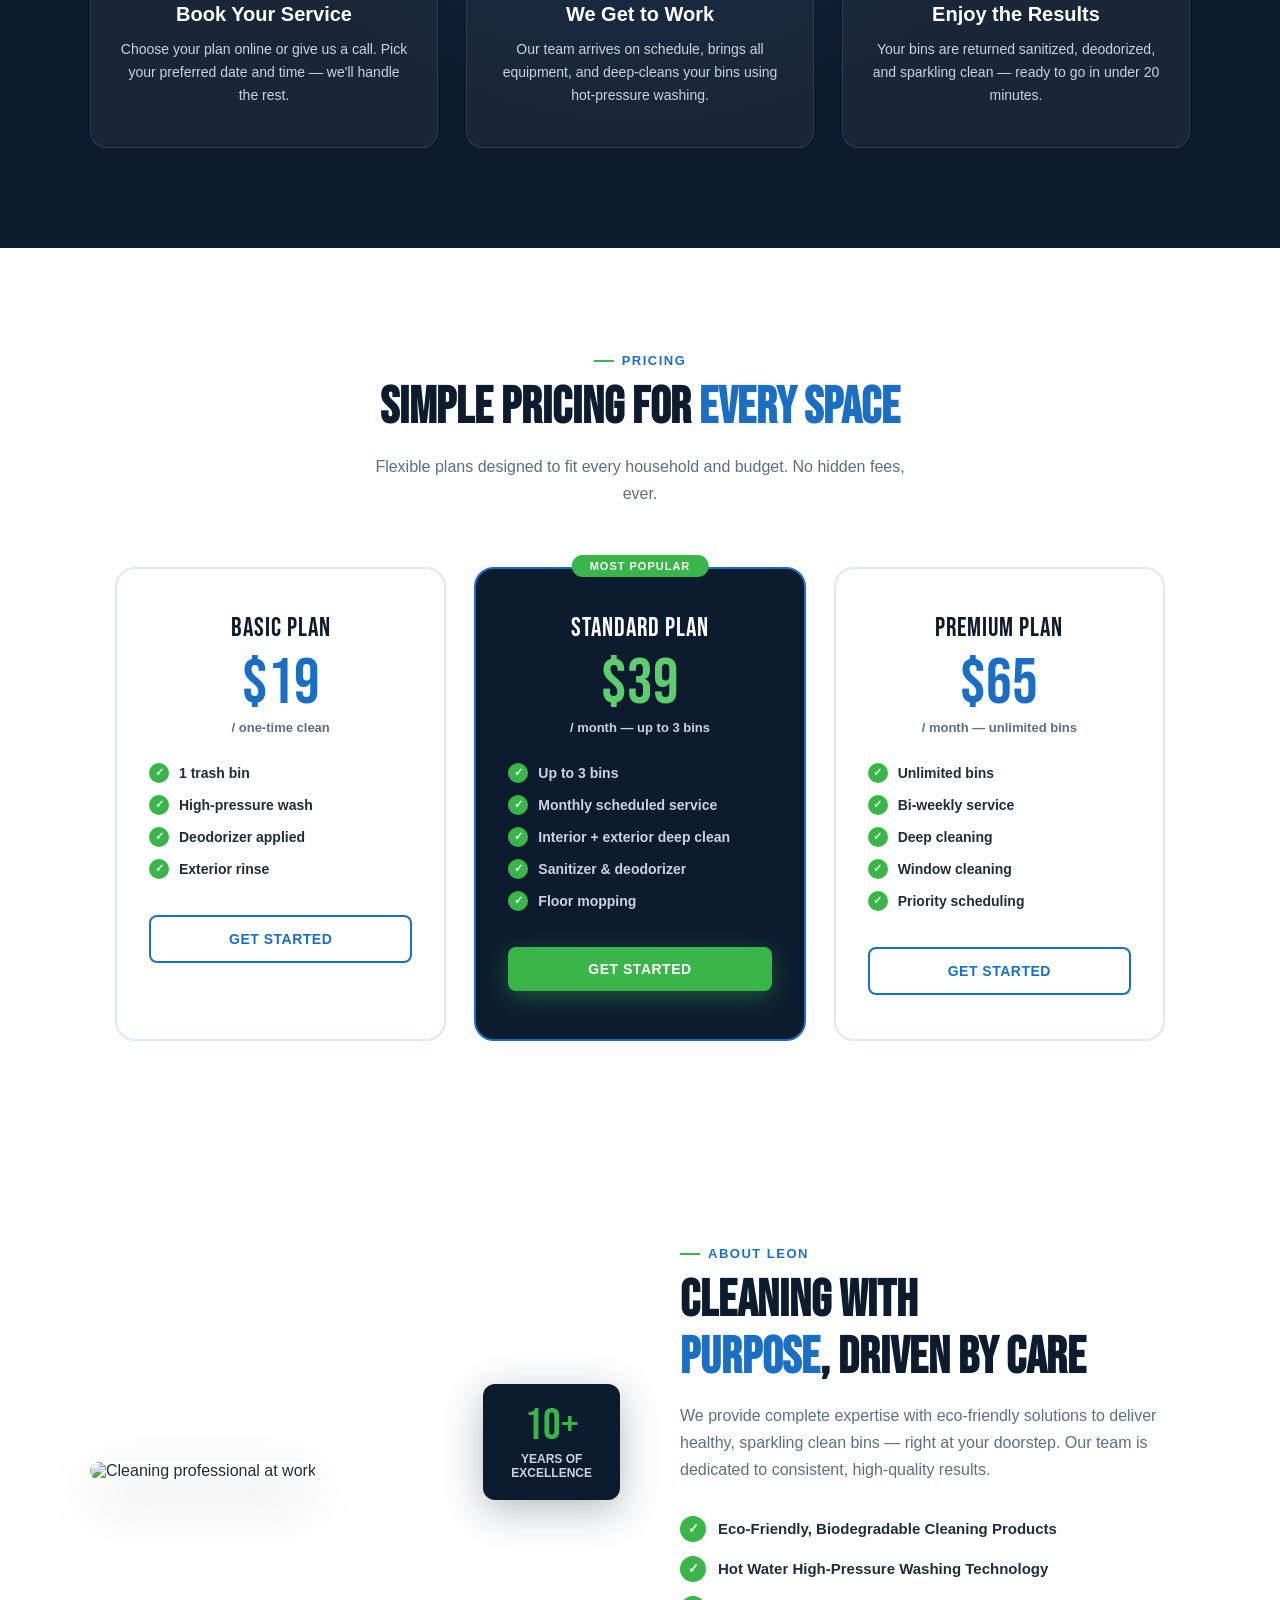
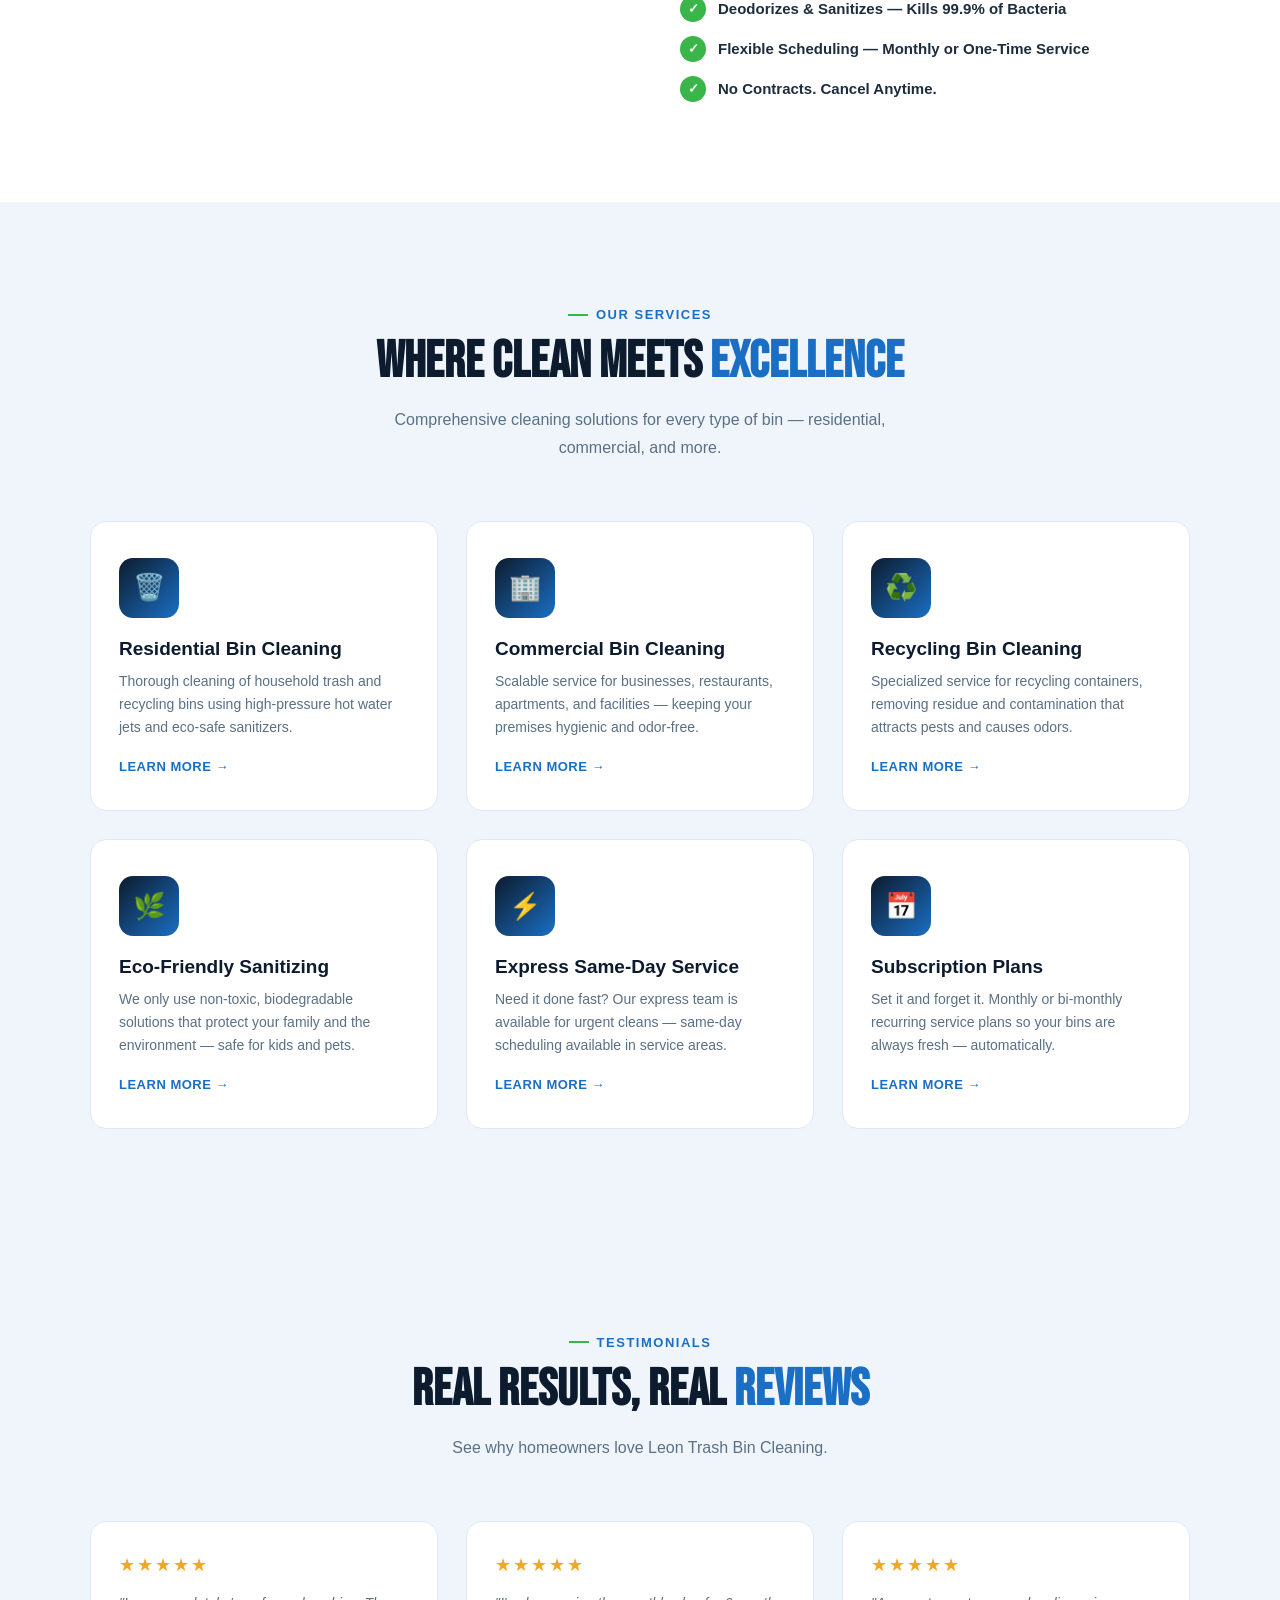
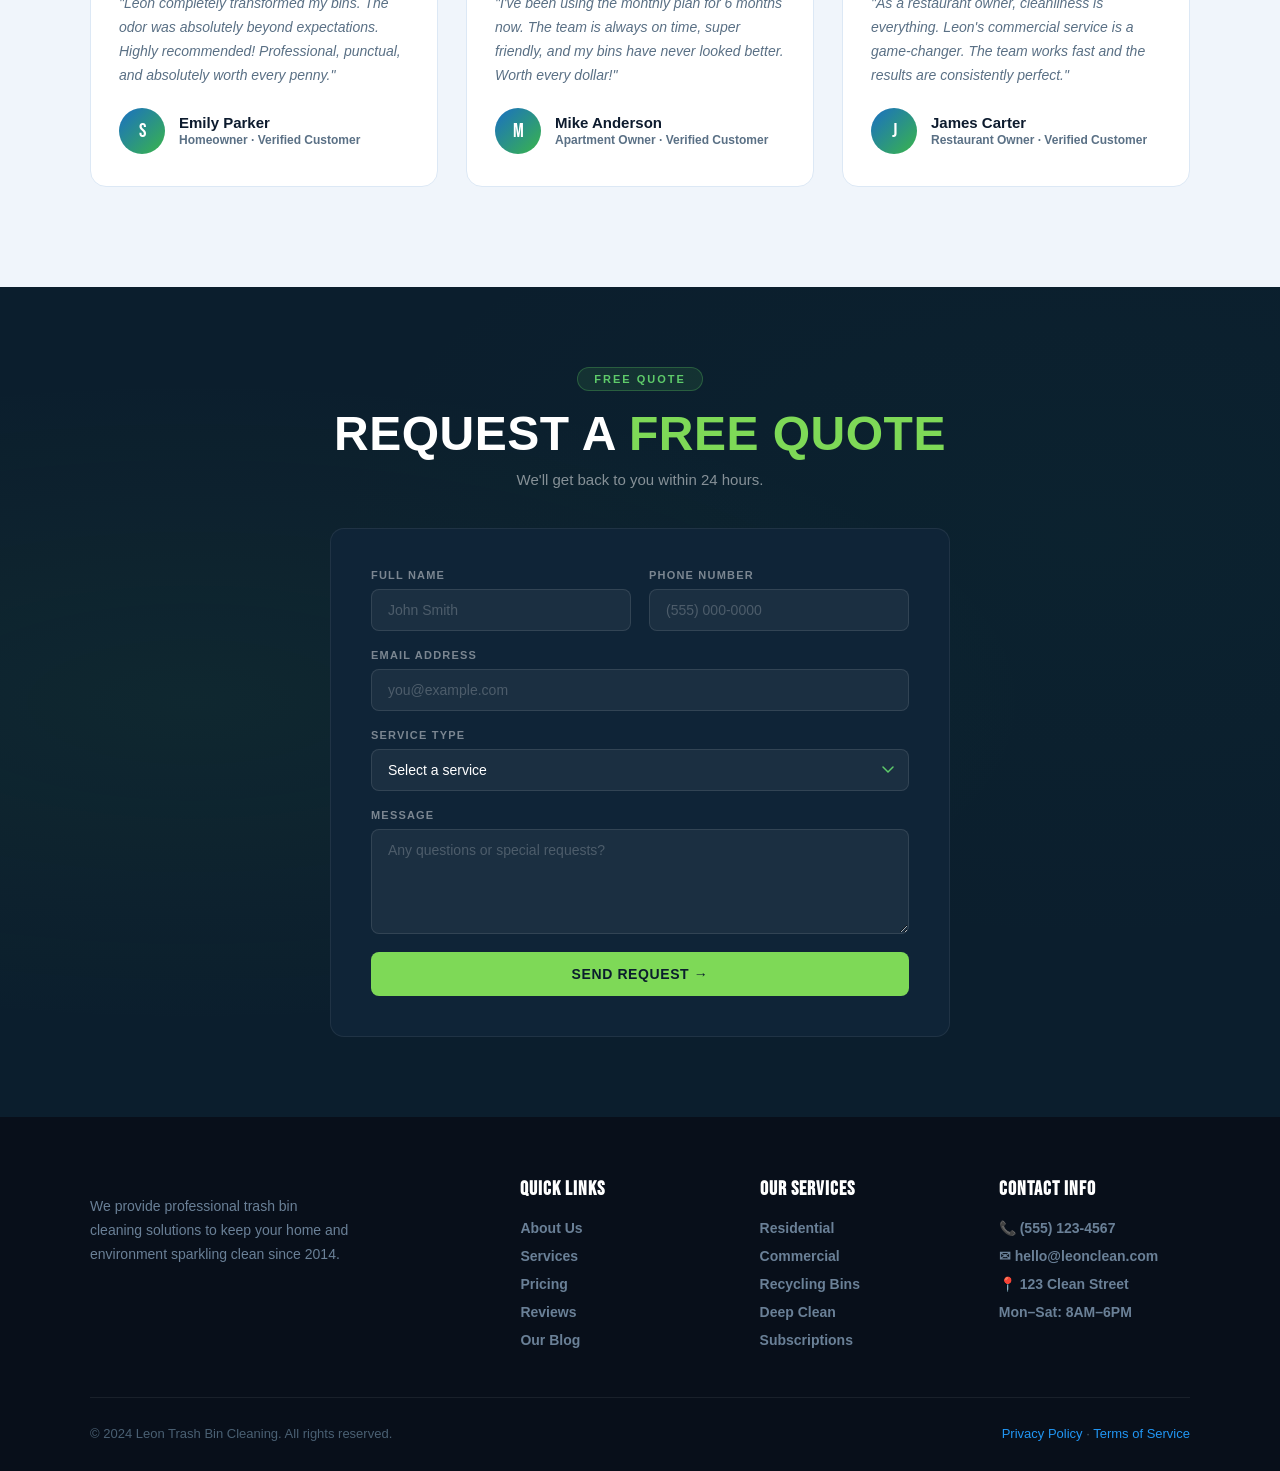
==== commit a84e3075: "one more change" ====
--- a/index.html
+++ b/index.html
@@ -234,7 +234,7 @@
 
 
 <!-- REVIEWS -->
-<!-- <section class="reviews" id="reviews">
+<section class="reviews" id="reviews">
   <div class="reviews-header">
     <div class="section-label">Testimonials</div>
     <h2 class="section-title">Real Results, Real <span>Reviews</span></h2>
@@ -275,10 +275,10 @@
       </div>
     </div>
   </div>
-</section> -->
+</section>
 
 <!-- CTA -->
-<section class="cta-section" id="contact">
+<!-- <section class="cta-section" id="contact">
   <div class="section-label" style="justify-content:center;">Ready to Get Clean?</div>
   <h2 class="section-title">Book Your First Clean<br><span style="color:var(--green)">Today & Save 20%</span></h2>
   <p class="section-sub">Join thousands of happy customers. First-time booking discount applied automatically.</p>
@@ -286,7 +286,7 @@
     <a href="#pricing" class="btn-primary" style="font-size:16px;padding:17px 40px;">Book Online Now</a>
     <a href="tel:+15551234567" class="cta-phone">📞 (555) 123-4567</a>
   </div>
-</section>
+</section> -->
 
 <style>
 
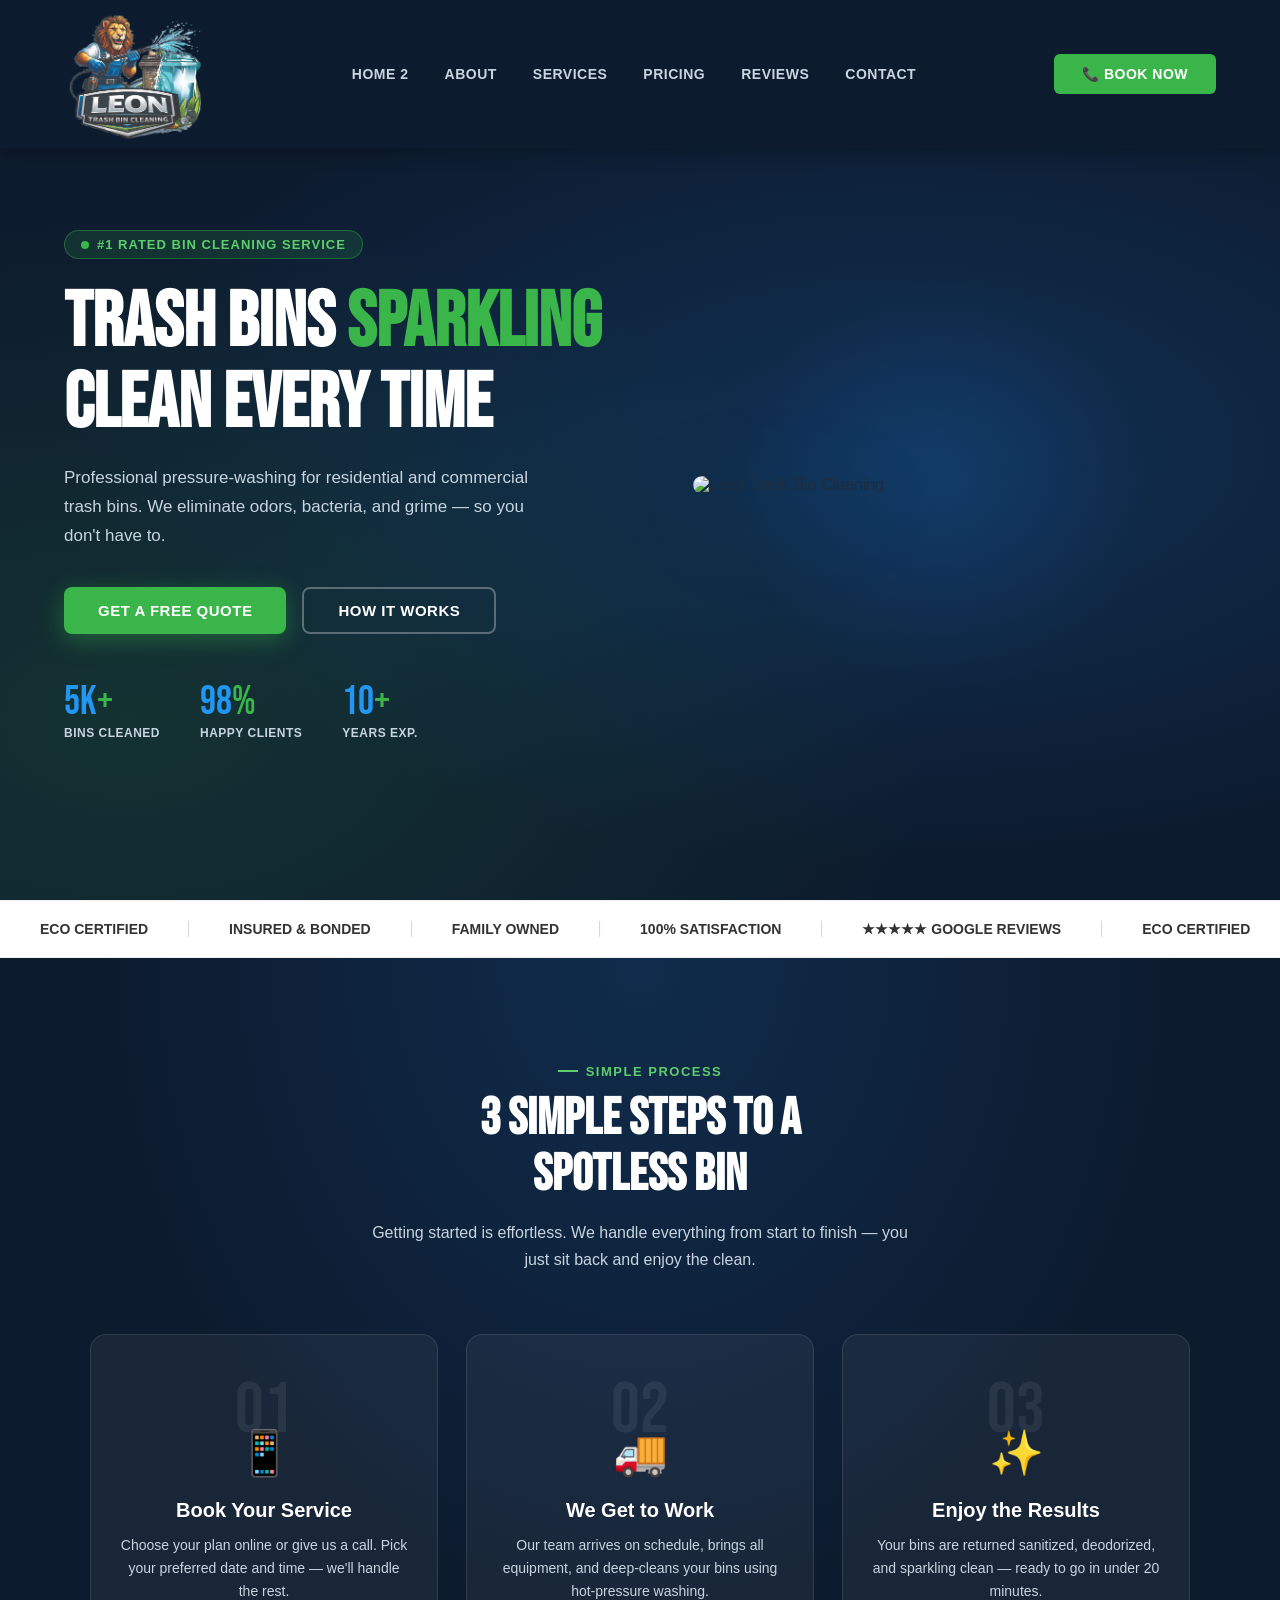
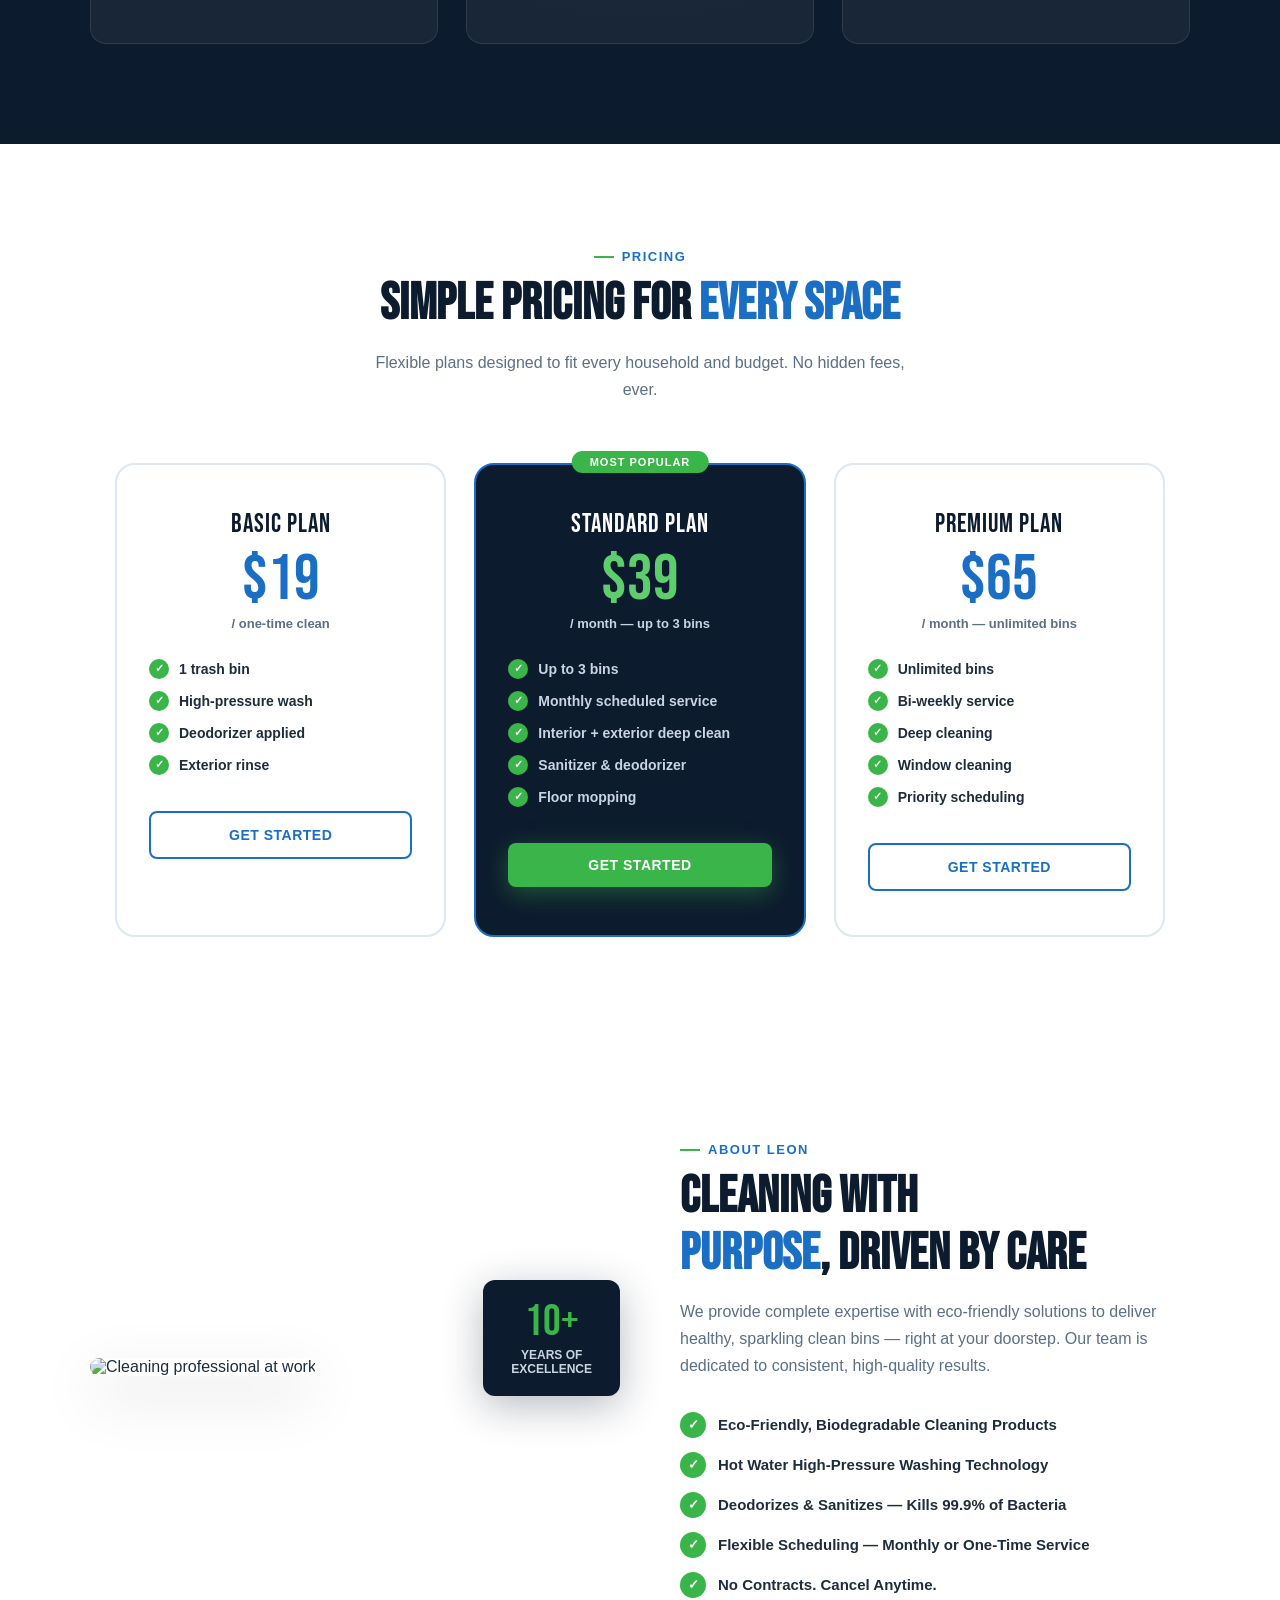
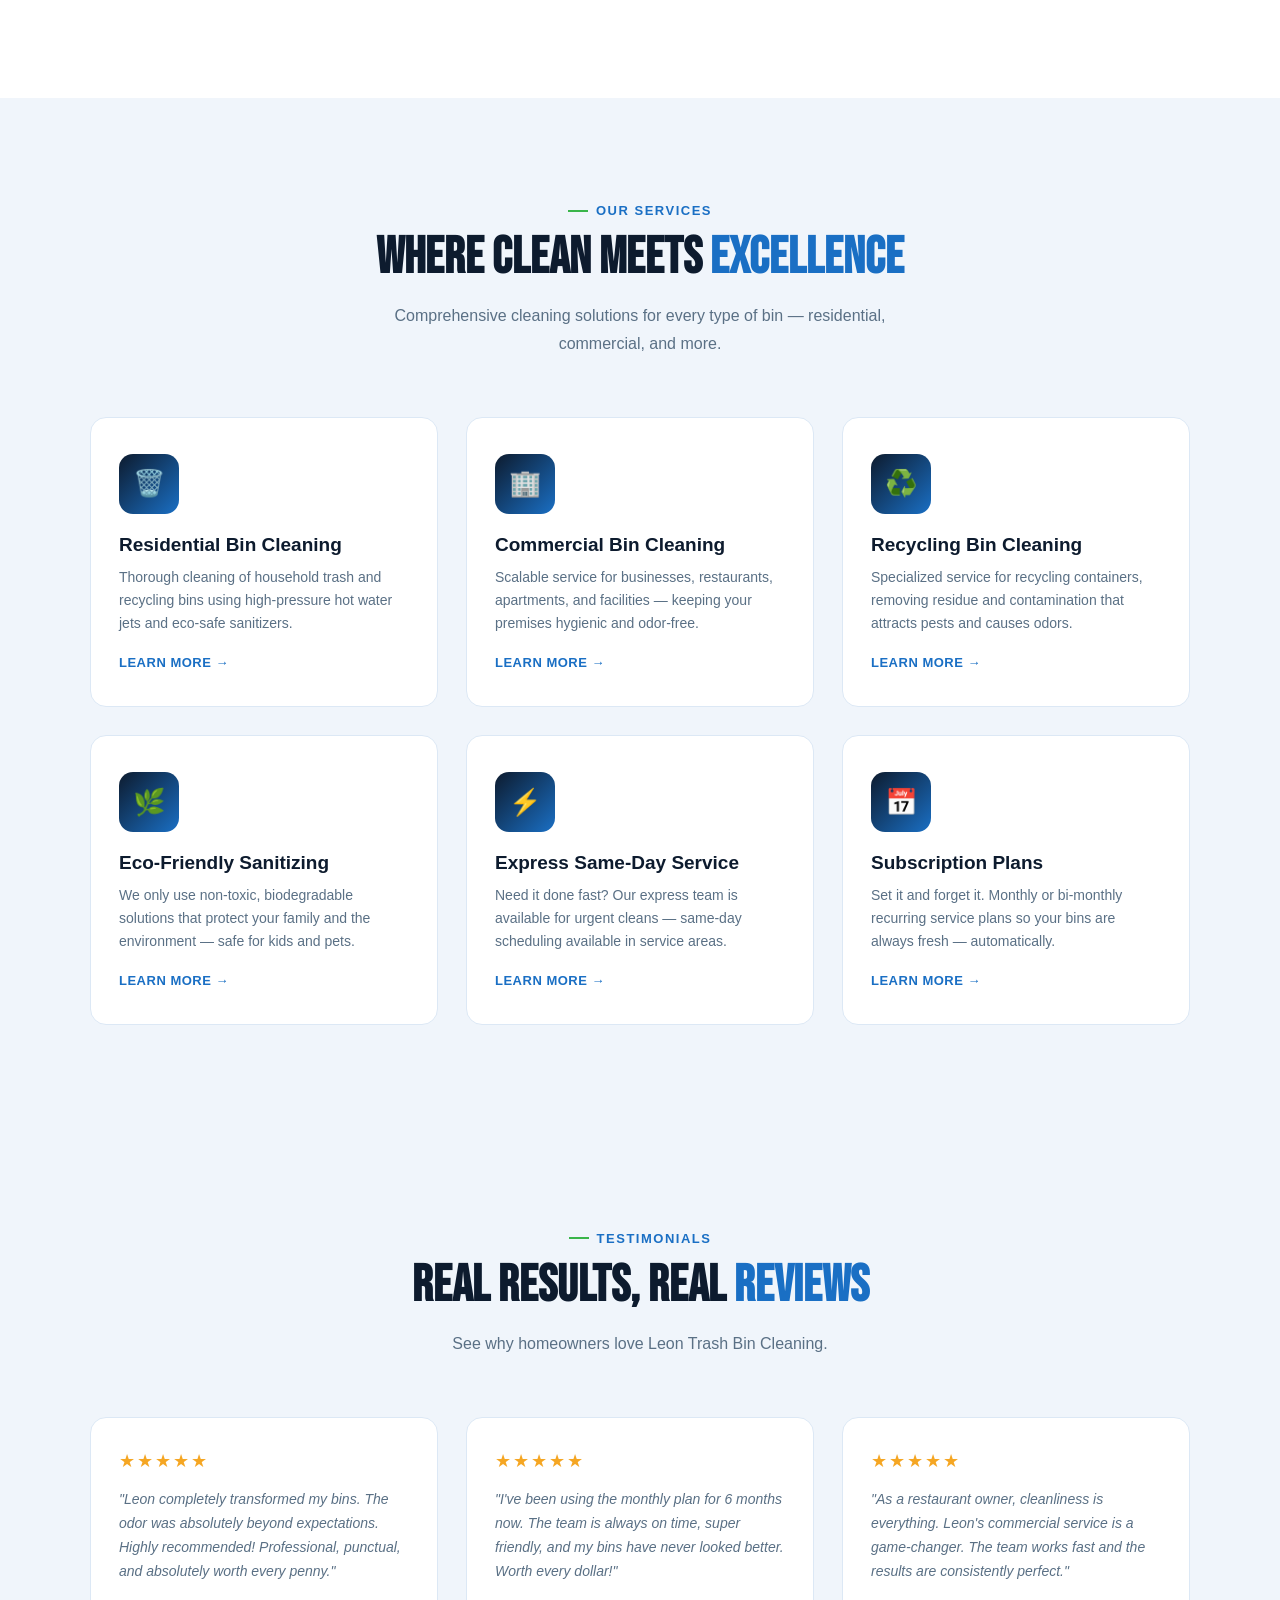
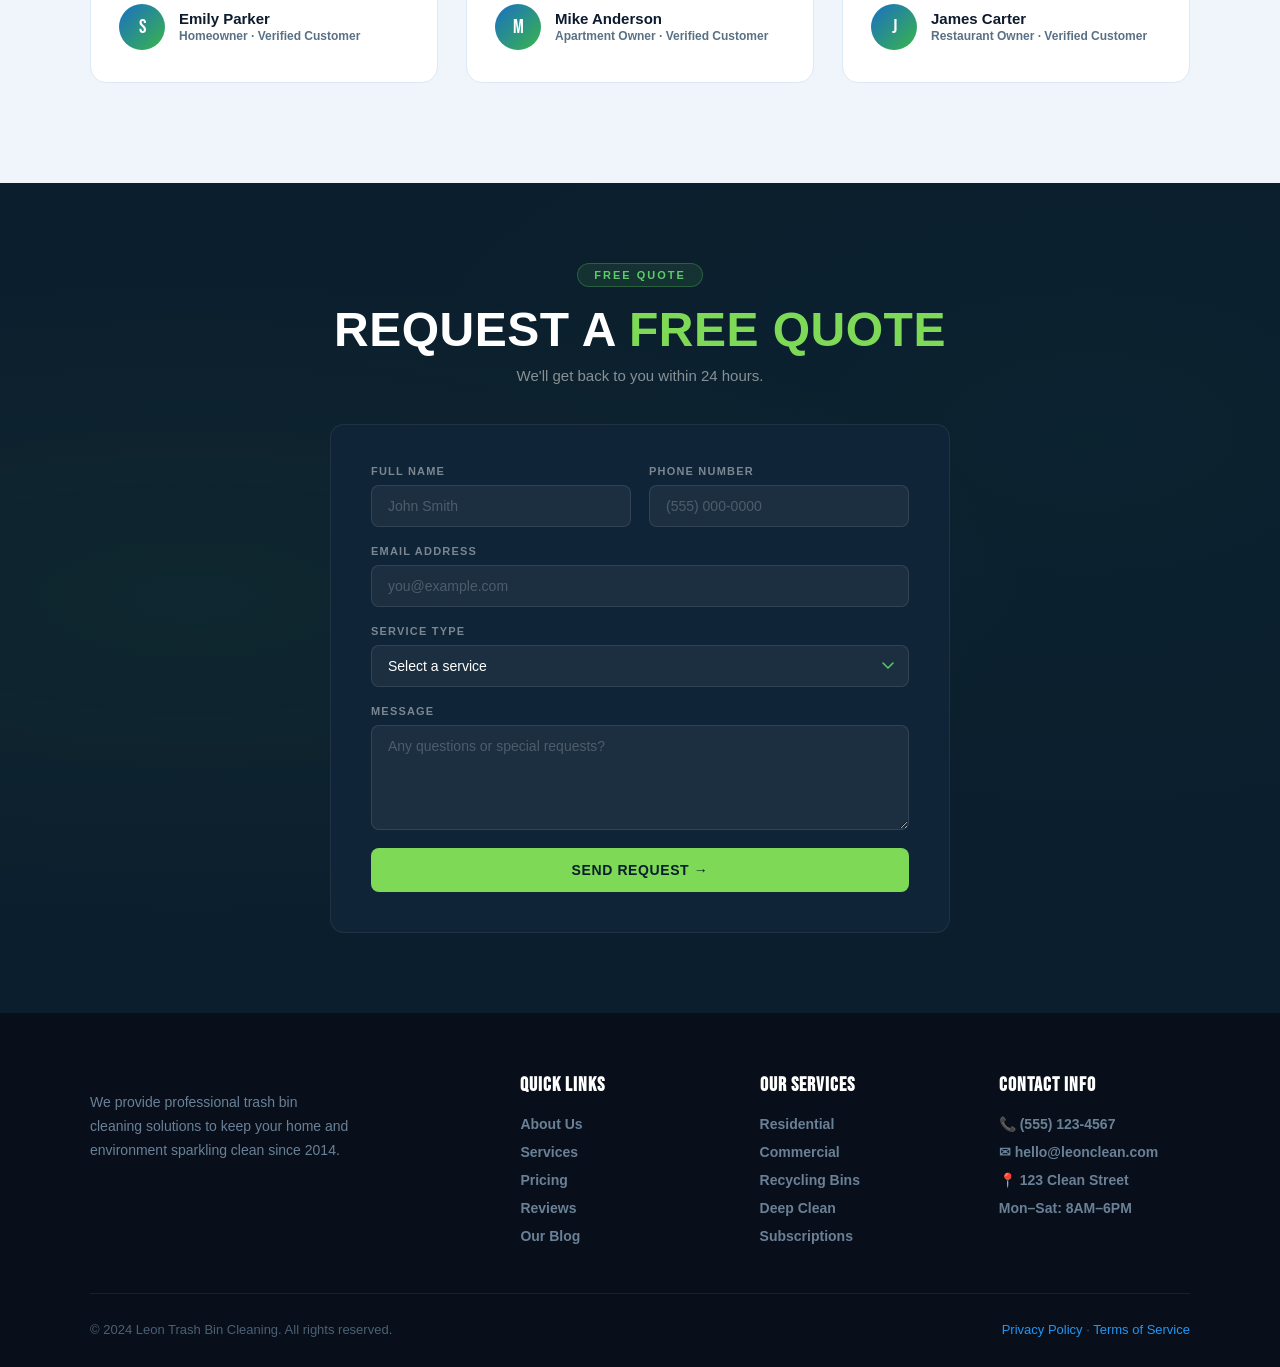
==== commit 54a1f551: "brand slider" ====
--- a/index.html
+++ b/index.html
@@ -63,20 +63,72 @@
   </div>
 </section>
 
+<!-- Swiper CSS -->
+<link rel="stylesheet" href="https://cdn.jsdelivr.net/npm/swiper@11/swiper-bundle.min.css" />
+
 <!-- BRANDS / TRUST BAR -->
-<div class="brands">
-  <div class="brands-inner">
-    <div class="brand-item">★★★★★ GOOGLE REVIEWS</div>
-    <div class="brand-item">|</div>
-    <div class="brand-item">ECO CERTIFIED</div>
-    <div class="brand-item">|</div>
-    <div class="brand-item">INSURED & BONDED</div>
-    <div class="brand-item">|</div>
-    <div class="brand-item">FAMILY OWNED</div>
-    <div class="brand-item">|</div>
-    <div class="brand-item">100% SATISFACTION</div>
+<div class="swiper brands-slider">
+  <div class="swiper-wrapper">
+    <div class="swiper-slide">★★★★★ GOOGLE REVIEWS</div>
+    <div class="swiper-slide">ECO CERTIFIED</div>
+    <div class="swiper-slide">INSURED & BONDED</div>
+    <div class="swiper-slide">FAMILY OWNED</div>
+    <div class="swiper-slide">100% SATISFACTION</div>
+    
+    <div class="swiper-slide">★★★★★ GOOGLE REVIEWS</div>
+    <div class="swiper-slide">ECO CERTIFIED</div>
+    <div class="swiper-slide">INSURED & BONDED</div>
+    <div class="swiper-slide">FAMILY OWNED</div>
+    <div class="swiper-slide">100% SATISFACTION</div>
+    
   </div>
 </div>
+
+<style>
+.brands-slider {
+  padding: 20px 0;
+  border-top: 1px solid #eee;
+  border-bottom: 1px solid #eee;
+  background: #fff;
+}
+
+.brands-slider .swiper-wrapper {
+  transition-timing-function: linear !important;
+}
+
+.brands-slider .swiper-slide {
+  width: auto !important;
+  padding: 0 40px;
+  font-size: 14px;
+  font-weight: bold;
+  color: #333;
+  display: flex;
+  align-items: center;
+  justify-content: center;
+  border-right: 1px solid #ccc;
+}
+
+.brands-slider .swiper-slide:last-child {
+  border-right: none;
+}
+</style>
+
+<!-- Swiper JS -->
+<script src="https://cdn.jsdelivr.net/npm/swiper@11/swiper-bundle.min.js"></script>
+
+<script>
+new Swiper(".brands-slider", {
+  slidesPerView: "auto",
+  spaceBetween: 0,
+  loop: true,
+  speed: 4000,
+
+  autoplay: {
+    delay: 0,
+    disableOnInteraction: false,
+  },
+});
+</script>
 
 <!-- HOW IT WORKS -->
 <section class="how-it-works" id="how-it-works">
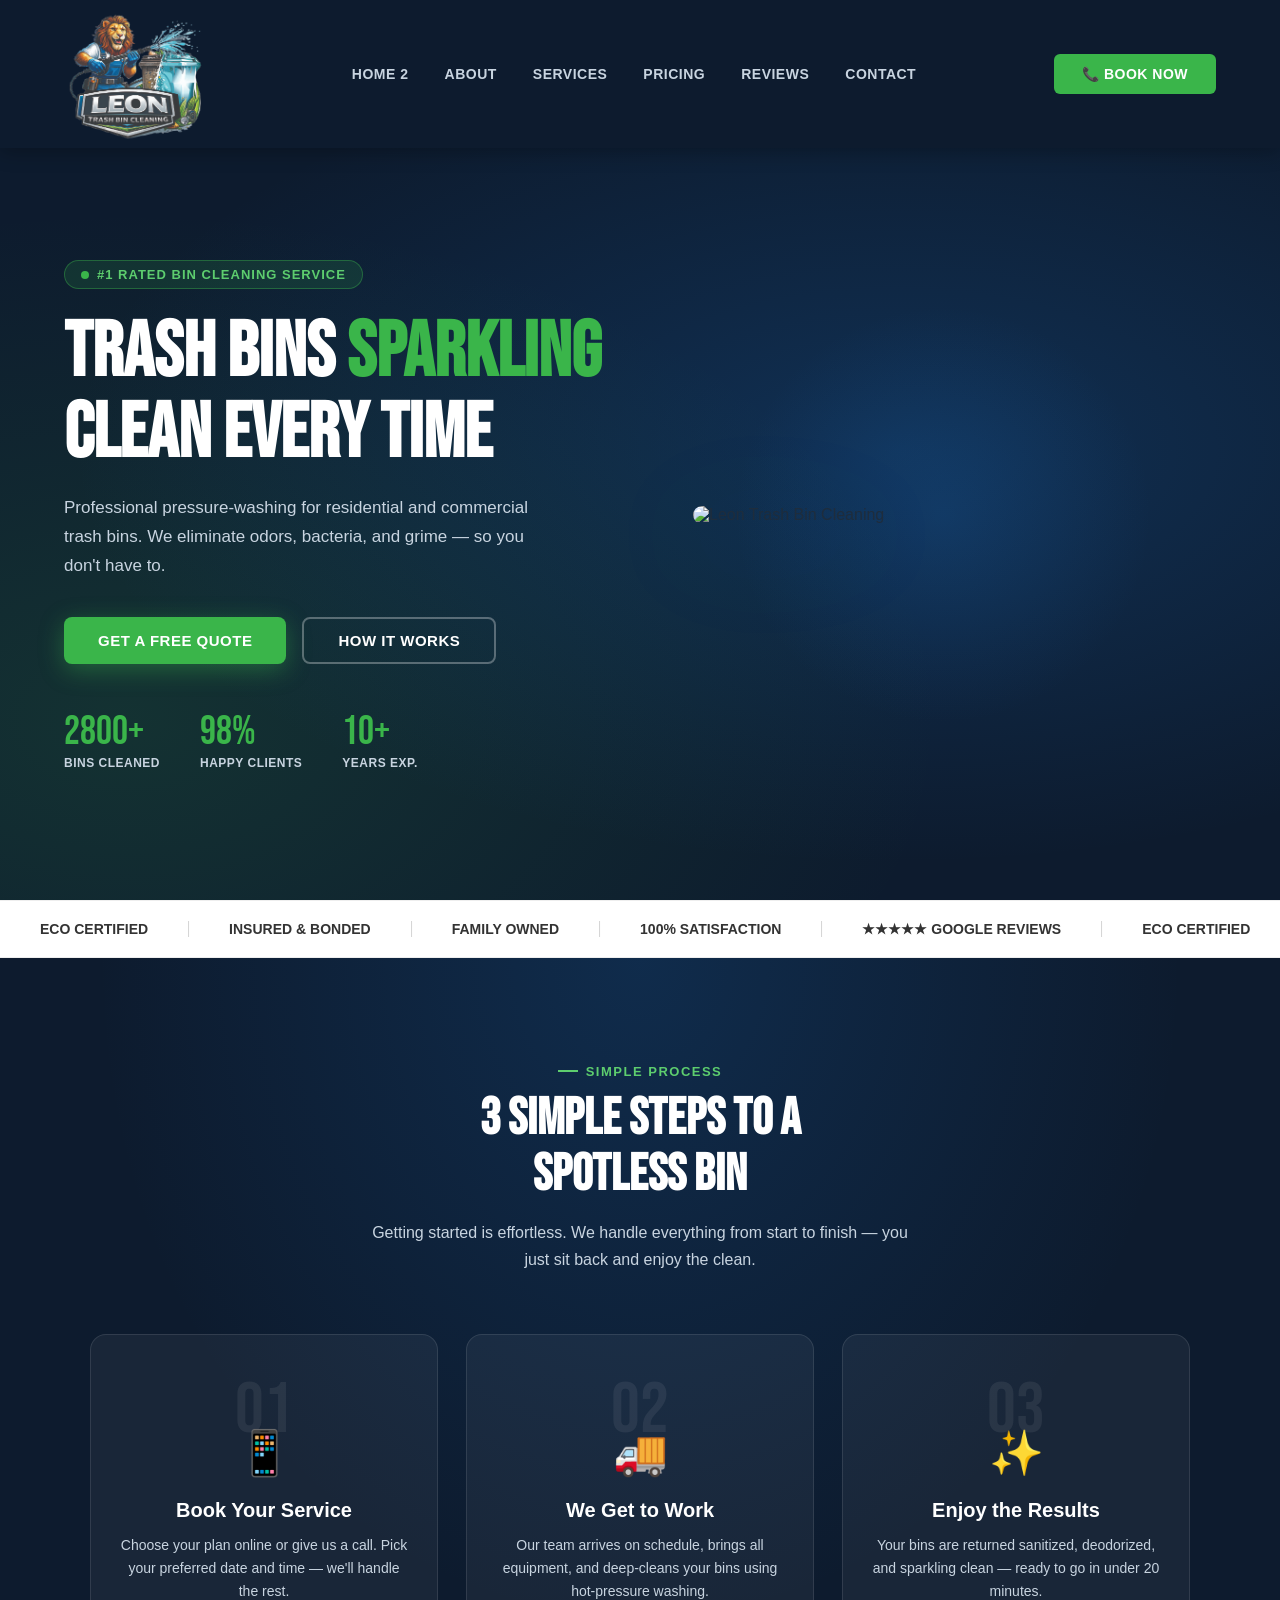
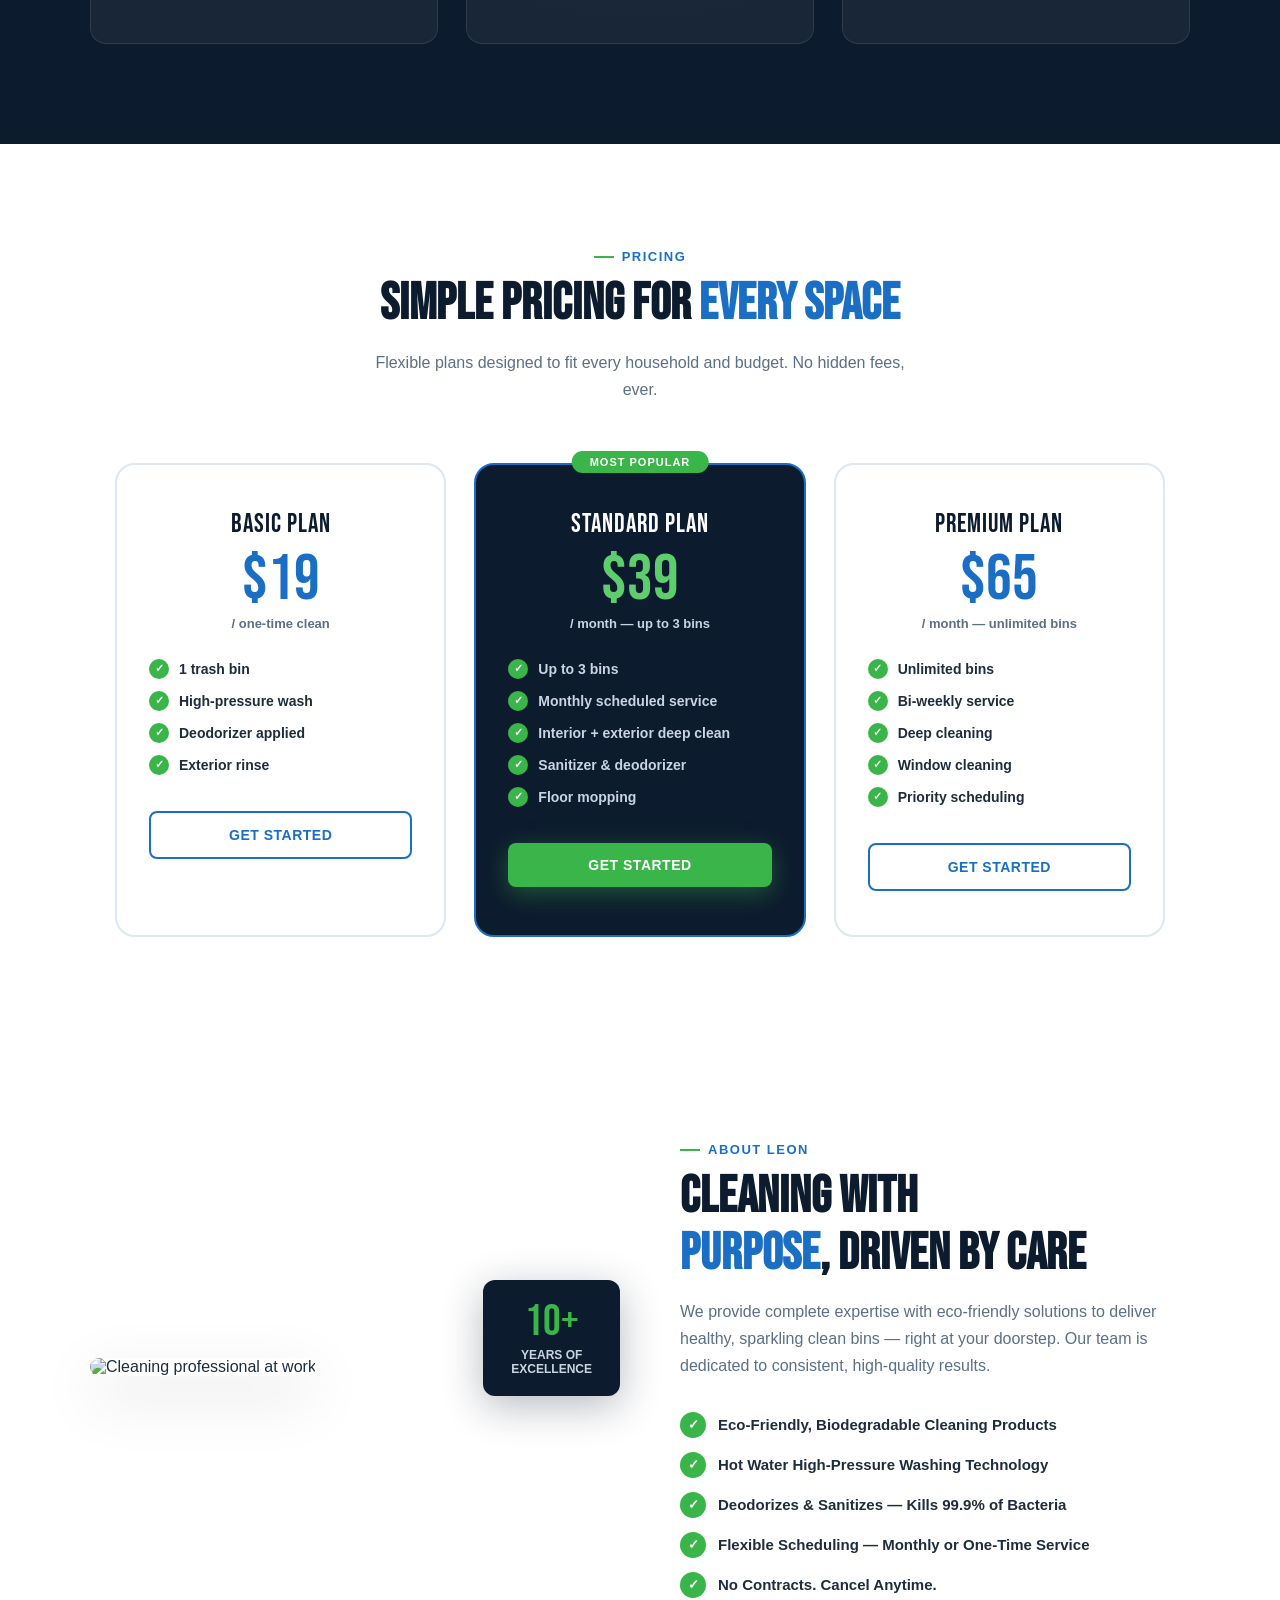
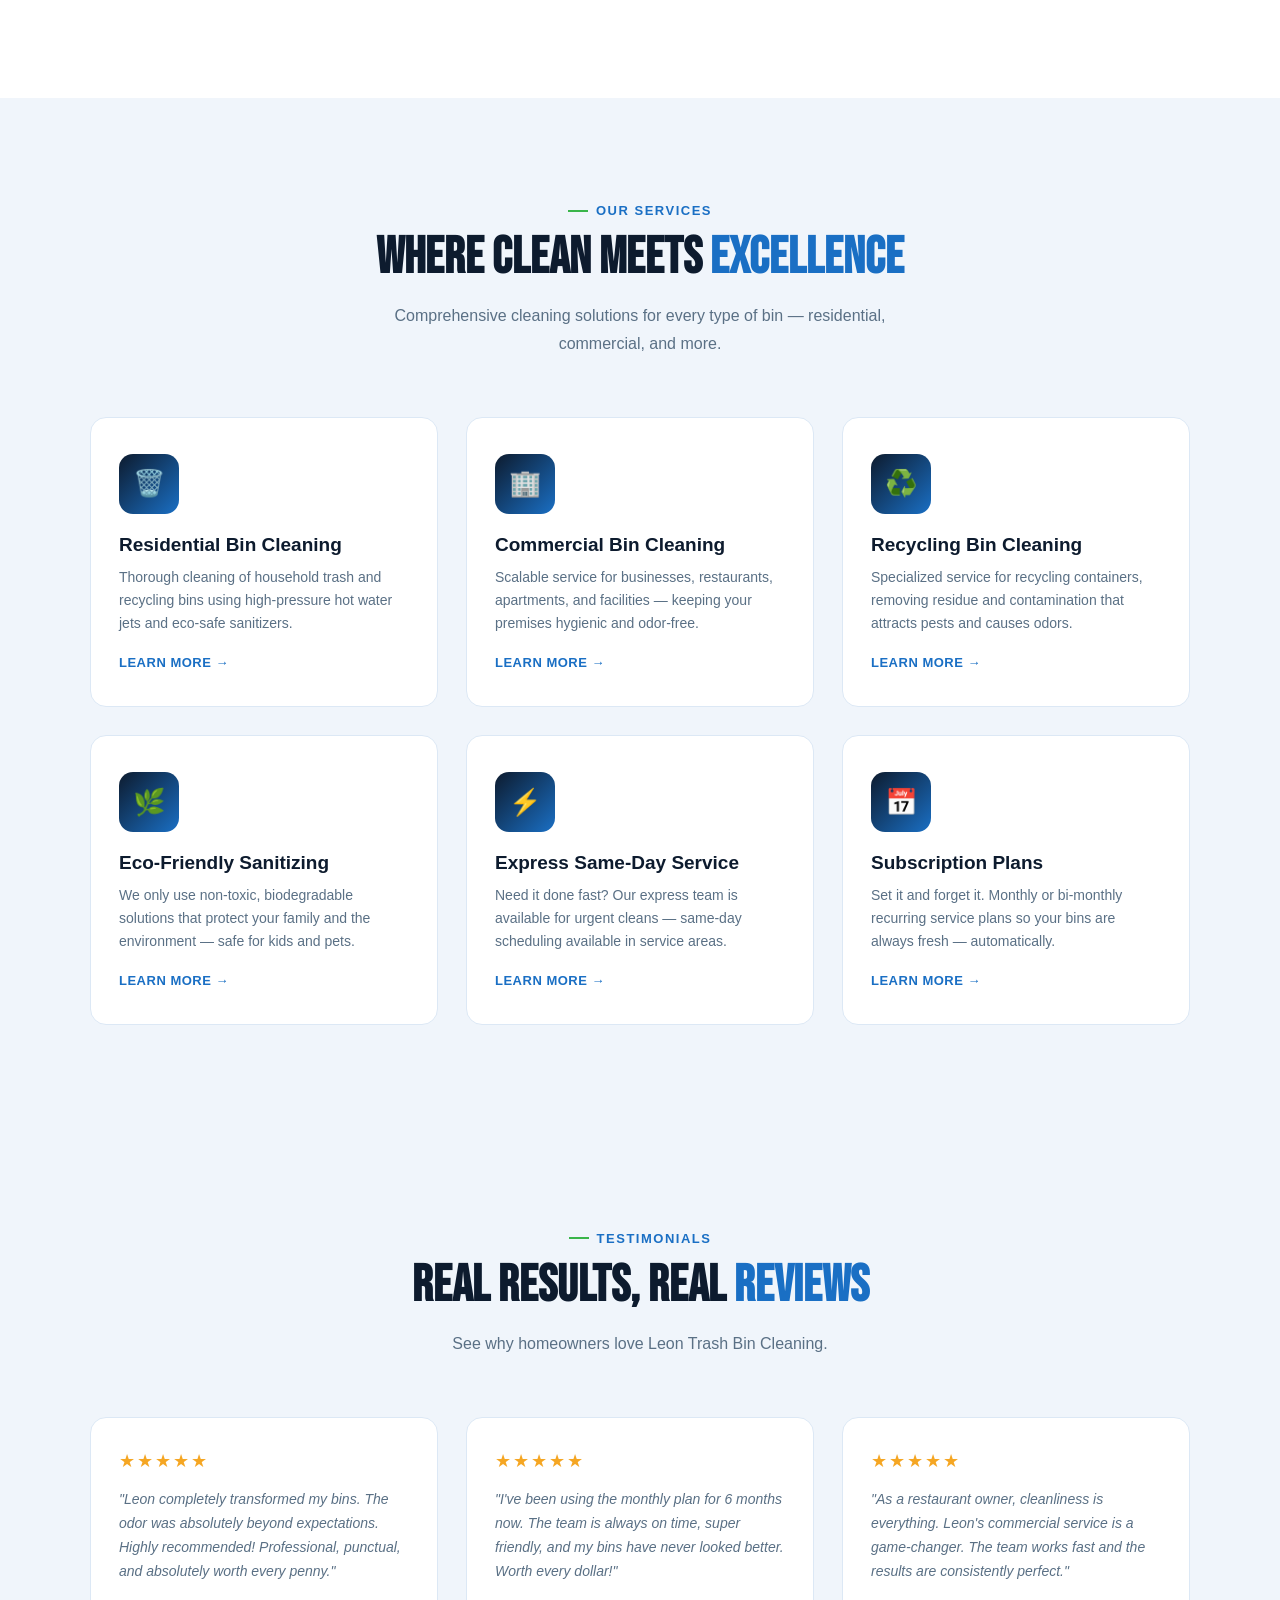
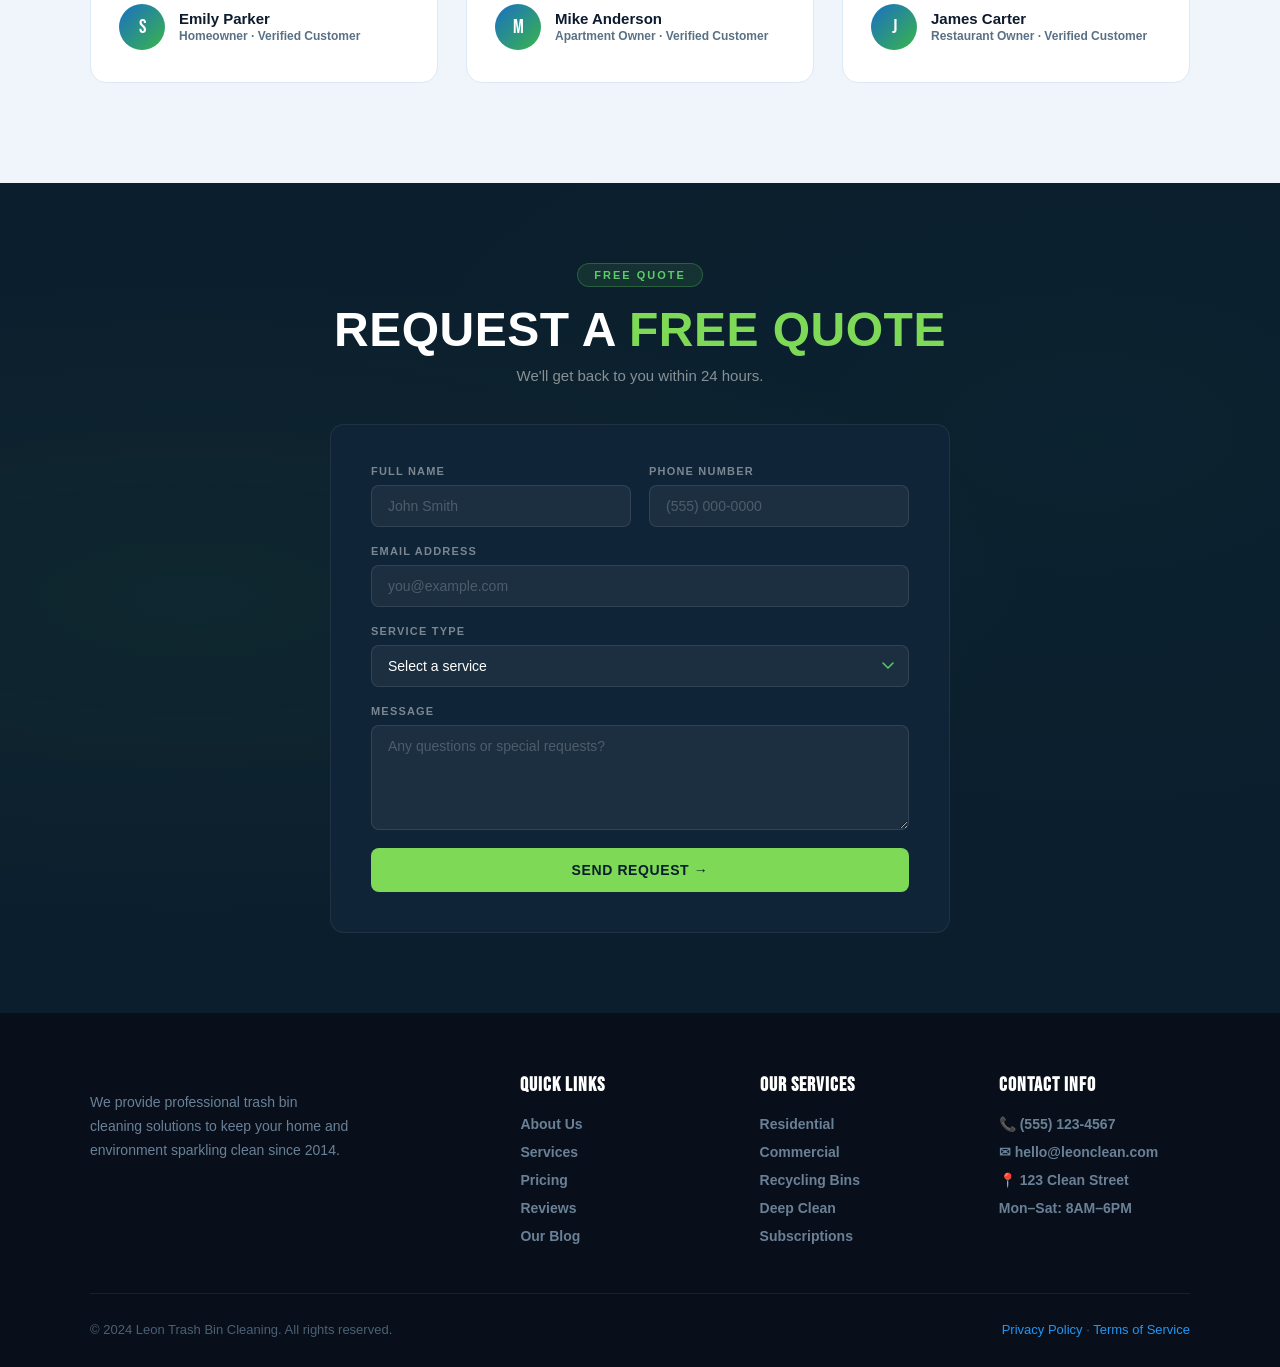
==== commit 22686477: "hero banner fix" ====
--- a/index.html
+++ b/index.html
@@ -42,19 +42,59 @@
         <a href="#how-it-works" class="btn-outline">How It Works</a>
       </div>
       <div class="hero-stats">
-        <div>
-          <div class="hero-stat-num">5K<span>+</span></div>
-          <div class="hero-stat-label">Bins Cleaned</div>
-        </div>
-        <div>
-          <div class="hero-stat-num">98<span>%</span></div>
-          <div class="hero-stat-label">Happy Clients</div>
-        </div>
-        <div>
-          <div class="hero-stat-num">10<span>+</span></div>
-          <div class="hero-stat-label">Years Exp.</div>
-        </div>
-      </div>
+  <div>
+    <div class="hero-stat-num"><span class="count" data-target="5000">0</span><span>+</span></div>
+    <div class="hero-stat-label">Bins Cleaned</div>
+  </div>
+  <div>
+    <div class="hero-stat-num"><span class="count" data-target="98">0</span><span>%</span></div>
+    <div class="hero-stat-label">Happy Clients</div>
+  </div>
+  <div>
+    <div class="hero-stat-num"><span class="count" data-target="10">0</span><span>+</span></div>
+    <div class="hero-stat-label">Years Exp.</div>
+  </div>
+</div>
+
+<script>
+document.addEventListener("DOMContentLoaded", () => {
+  const counters = document.querySelectorAll('.count');
+  const speed = 200; // Jitna zyada number, utni tez animation
+
+  const startCounters = () => {
+    counters.forEach(counter => {
+      const updateCount = () => {
+        const target = +counter.getAttribute('data-target');
+        const count = +counter.innerText;
+
+        // Speed calculation
+        const inc = target / speed;
+
+        if (count < target) {
+          // Number ko thoda badhayein
+          counter.innerText = Math.ceil(count + inc);
+          // Har 1ms baad function dubara chalayein
+          setTimeout(updateCount, 15);
+        } else {
+          counter.innerText = target;
+        }
+      };
+      updateCount();
+    });
+  };
+
+  // Intersection Observer: Jab user scroll karke stats tak pahunche, tabhi animation chale
+  const observer = new IntersectionObserver((entries) => {
+    if(entries[0].isIntersecting) {
+      startCounters();
+      observer.disconnect(); // Ek baar chalne ke baad band ho jaye
+    }
+  }, { threshold: 0.5 });
+
+  observer.observe(document.querySelector('.hero-stats'));
+});
+</script>
+
     </div>
     <div class="hero-image-wrap">
       <!-- Logo image — replace src with actual path -->
--- a/assets/style/style.css
+++ b/assets/style/style.css
@@ -58,7 +58,7 @@
     min-height: 100vh;
     background: var(--navy);
     display: flex; align-items: center;
-    padding: 130px 5% 60px;
+    padding: 190px 5% 60px;
     position: relative;
     overflow: hidden;
   }
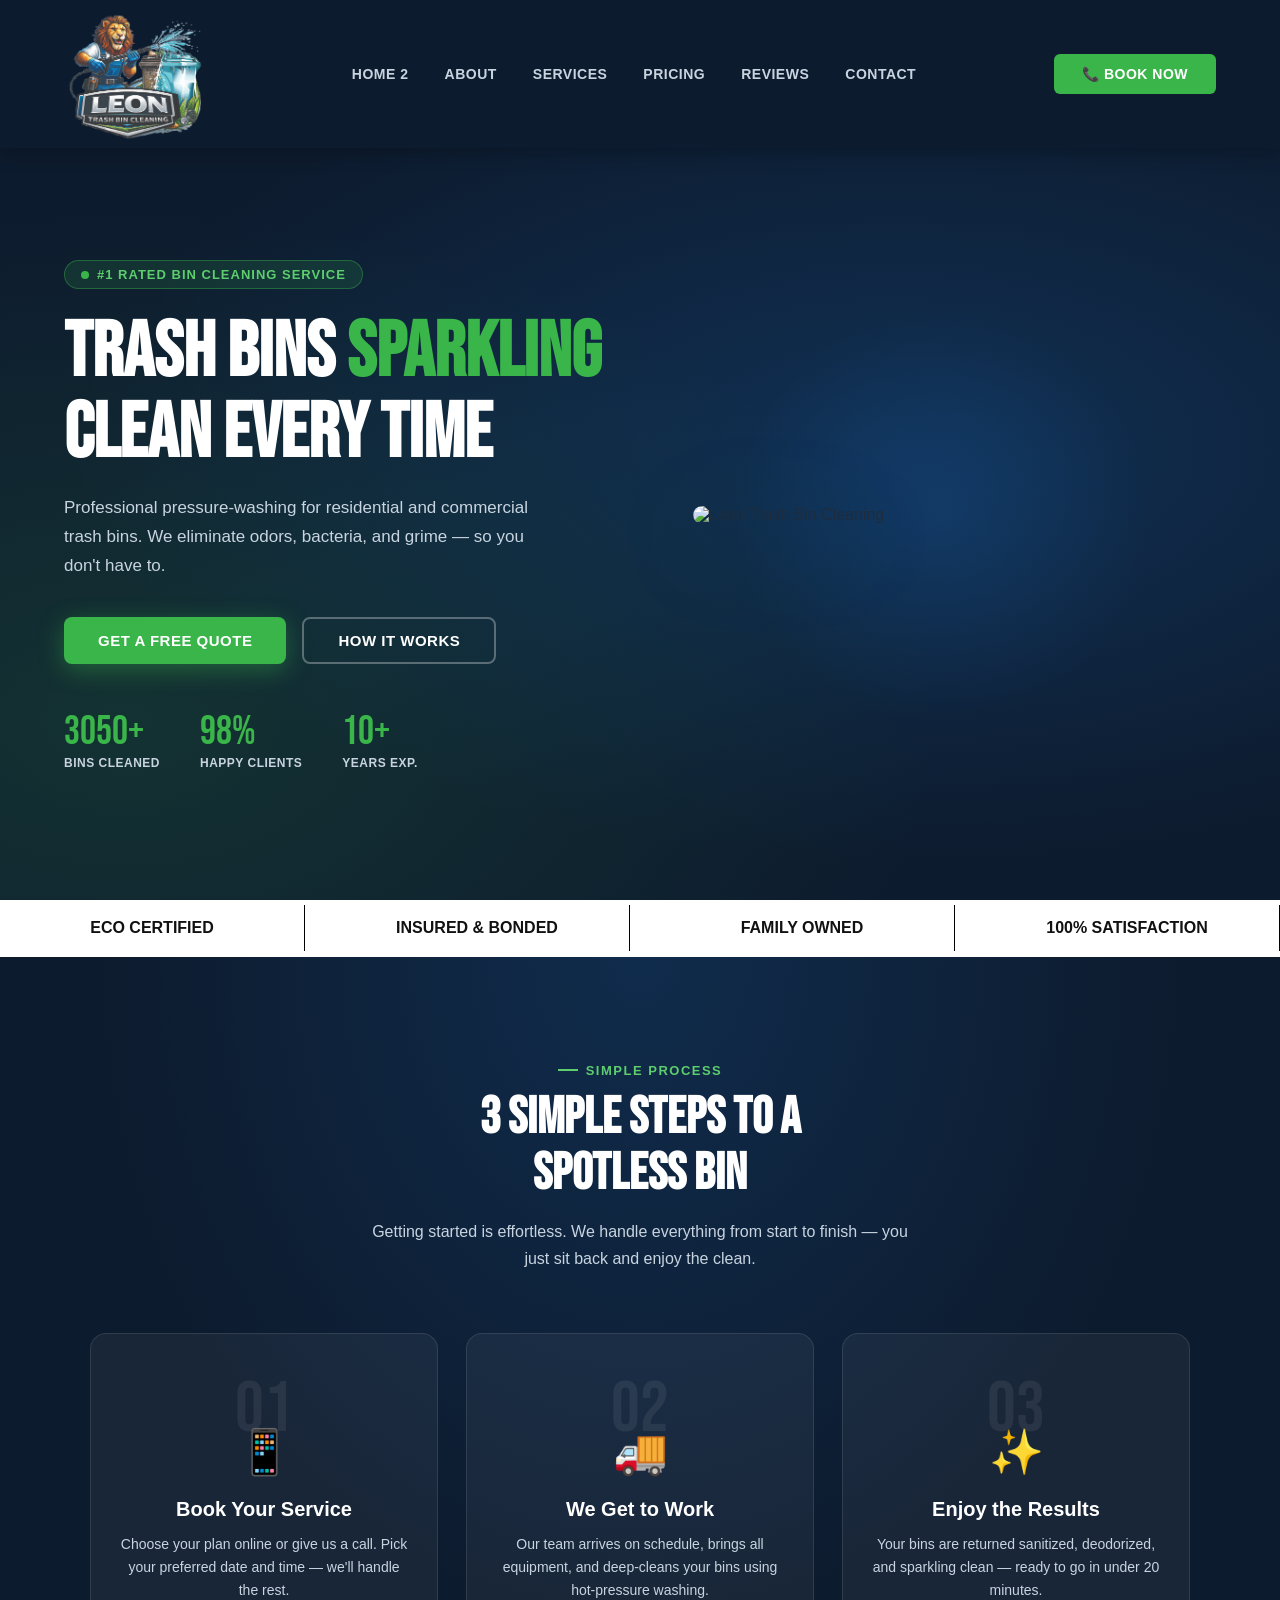
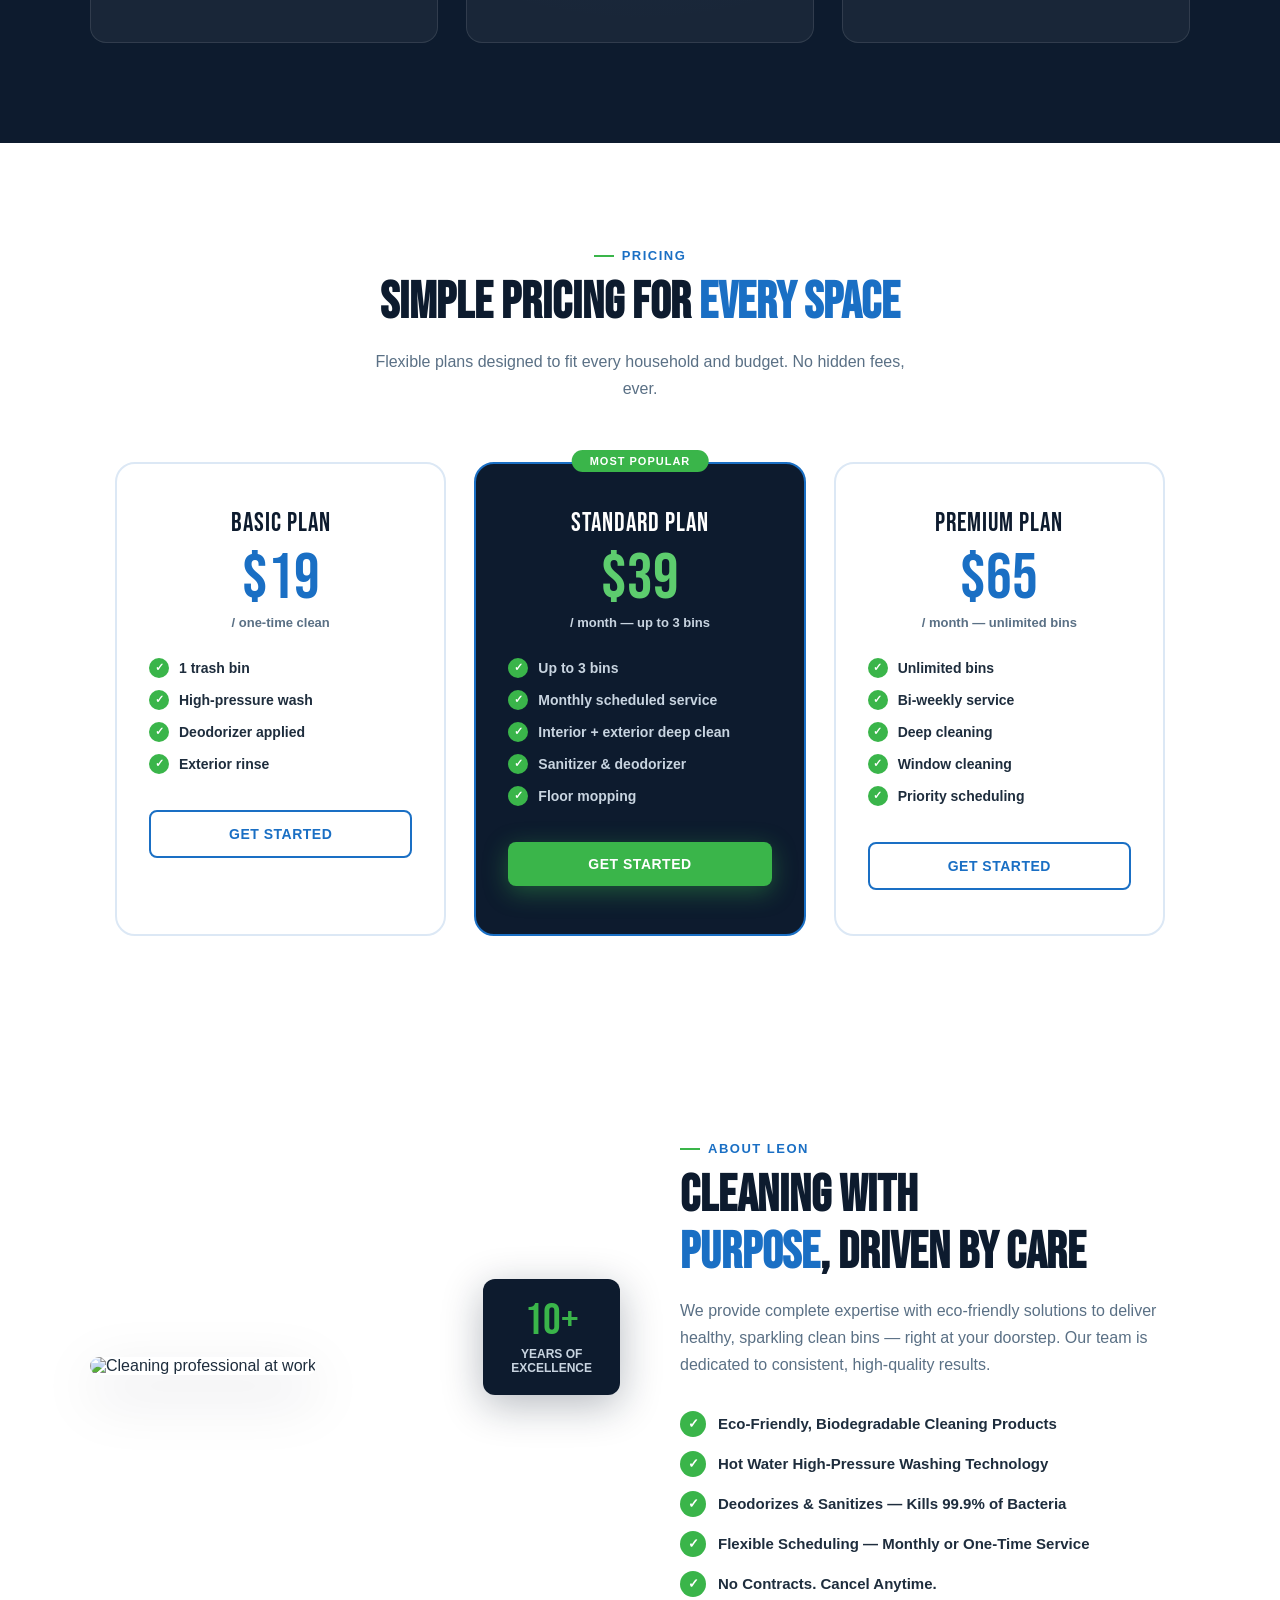
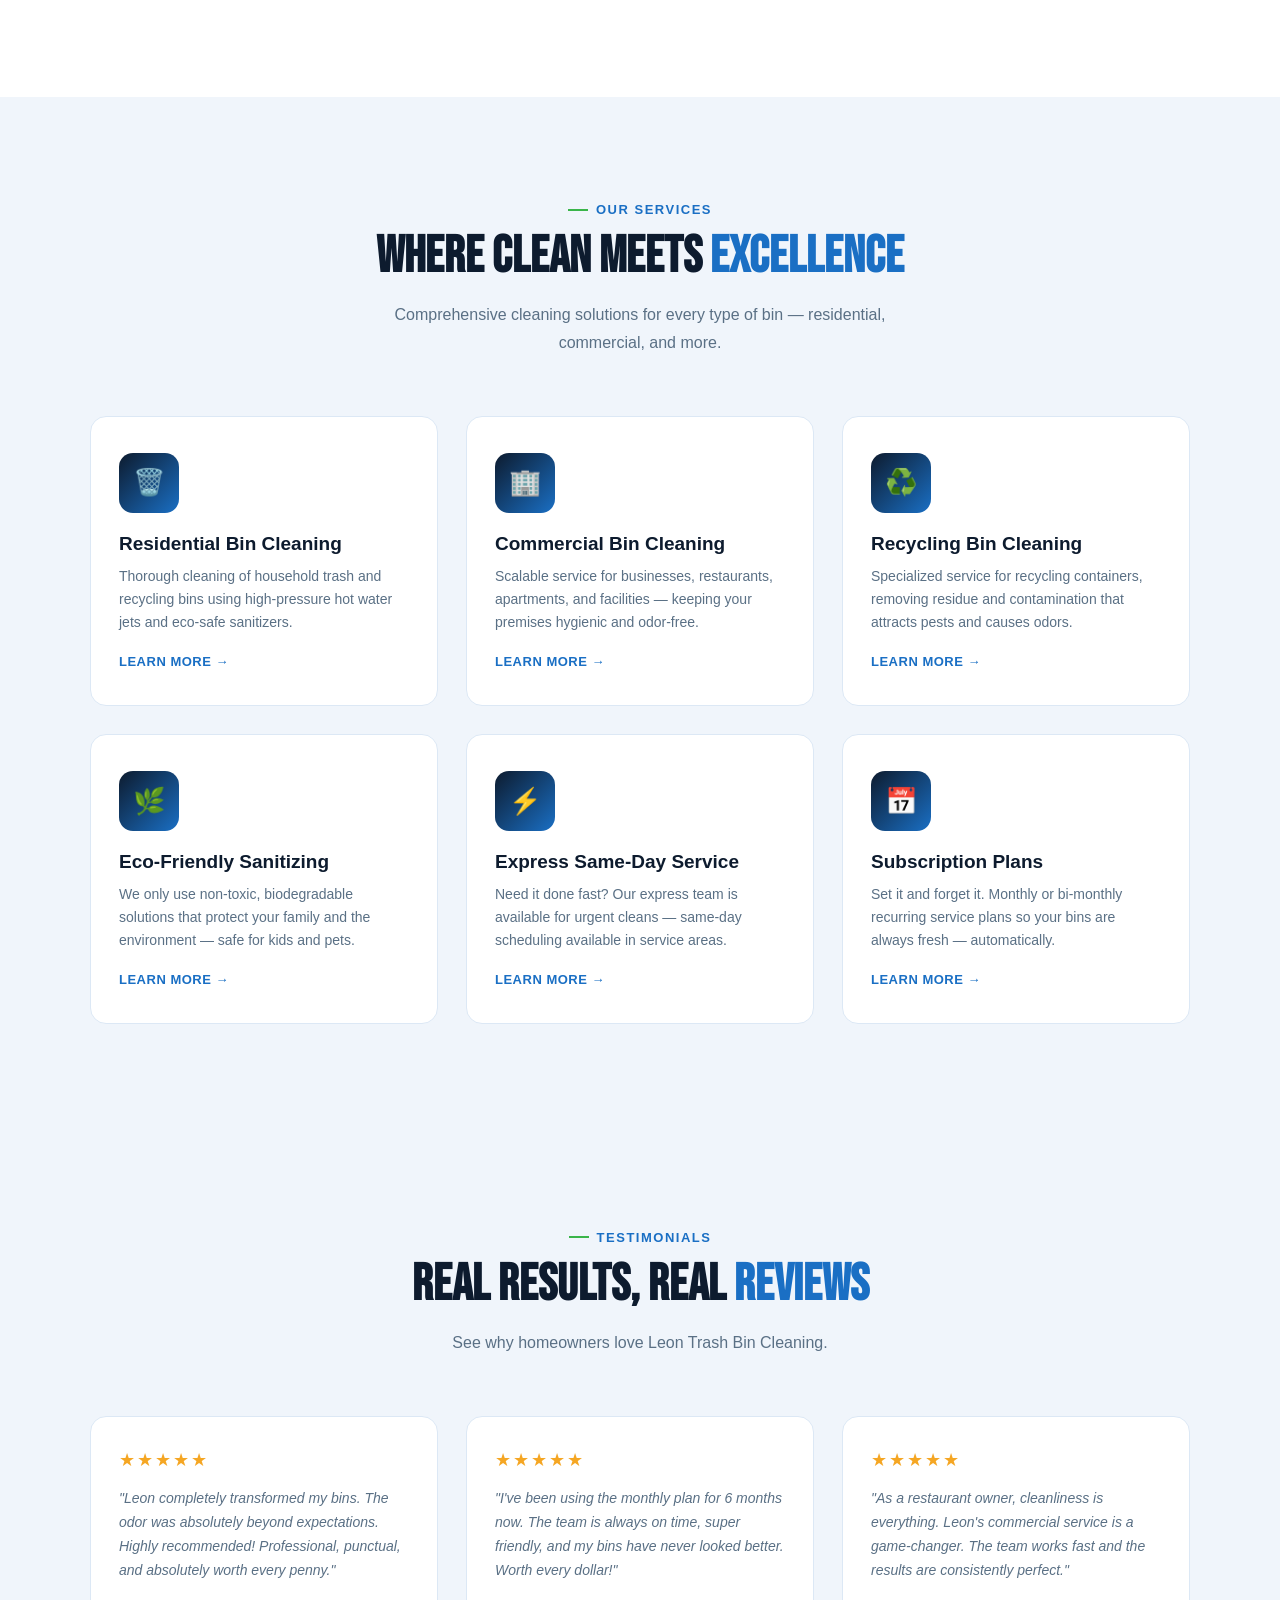
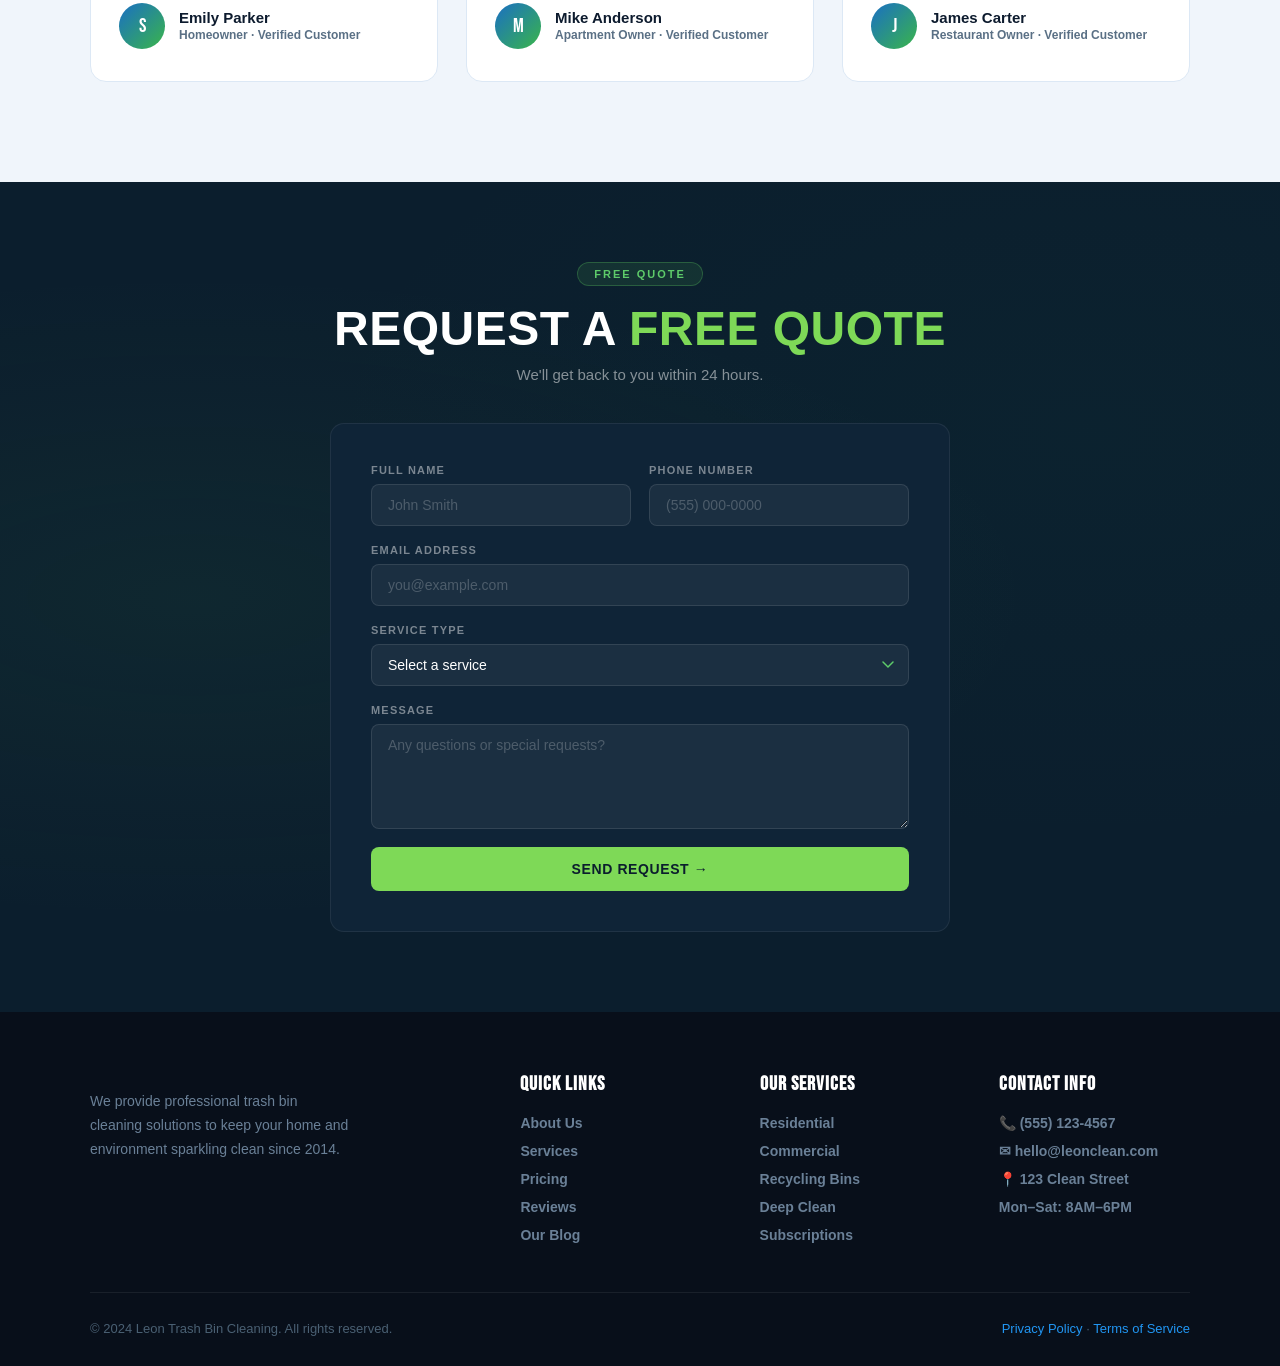
==== commit f6efee98: "half done" ====
--- a/index.html
+++ b/index.html
@@ -38,8 +38,8 @@
       <h1>Trash Bins <span>Sparkling</span> Clean Every Time</h1>
       <p>Professional pressure-washing for residential and commercial trash bins. We eliminate odors, bacteria, and grime — so you don't have to.</p>
       <div class="hero-btns">
-        <a href="#pricing" class="btn-primary">Get a Free Quote</a>
-        <a href="#how-it-works" class="btn-outline">How It Works</a>
+        <a id="open_quote" class="btn-primary">Get a Free Quote</a>
+        <a id="open_howItWorks" class="btn-outline">How It Works</a>
       </div>
       <div class="hero-stats">
   <div>
@@ -103,72 +103,89 @@
   </div>
 </section>
 
-<!-- Swiper CSS -->
-<link rel="stylesheet" href="https://cdn.jsdelivr.net/npm/swiper@11/swiper-bundle.min.css" />
-
-<!-- BRANDS / TRUST BAR -->
+<!-- Swiper -->
 <div class="swiper brands-slider">
   <div class="swiper-wrapper">
-    <div class="swiper-slide">★★★★★ GOOGLE REVIEWS</div>
-    <div class="swiper-slide">ECO CERTIFIED</div>
-    <div class="swiper-slide">INSURED & BONDED</div>
-    <div class="swiper-slide">FAMILY OWNED</div>
-    <div class="swiper-slide">100% SATISFACTION</div>
     
     <div class="swiper-slide">★★★★★ GOOGLE REVIEWS</div>
     <div class="swiper-slide">ECO CERTIFIED</div>
     <div class="swiper-slide">INSURED & BONDED</div>
     <div class="swiper-slide">FAMILY OWNED</div>
     <div class="swiper-slide">100% SATISFACTION</div>
-    
+    <div class="swiper-slide">24/7 EMERGENCY SERVICE</div>
+    <div class="swiper-slide">LICENSED & VERIFIED</div>
+
   </div>
 </div>
 
-<style>
-.brands-slider {
-  padding: 20px 0;
-  border-top: 1px solid #eee;
-  border-bottom: 1px solid #eee;
-  background: #fff;
-}
-
-.brands-slider .swiper-wrapper {
-  transition-timing-function: linear !important;
-}
-
-.brands-slider .swiper-slide {
-  width: auto !important;
-  padding: 0 40px;
-  font-size: 14px;
-  font-weight: bold;
-  color: #333;
-  display: flex;
-  align-items: center;
-  justify-content: center;
-  border-right: 1px solid #ccc;
-}
-
-.brands-slider .swiper-slide:last-child {
-  border-right: none;
-}
-</style>
+
+
+<!-- Swiper CSS -->
+<link rel="stylesheet" href="https://cdn.jsdelivr.net/npm/swiper@11/swiper-bundle.min.css"/>
 
 <!-- Swiper JS -->
 <script src="https://cdn.jsdelivr.net/npm/swiper@11/swiper-bundle.min.js"></script>
 
 <script>
-new Swiper(".brands-slider", {
-  slidesPerView: "auto",
-  spaceBetween: 0,
+const swiper = new Swiper(".brands-slider", {
+  slidesPerView: 4,
+  spaceBetween: 20,
   loop: true,
-  speed: 4000,
+
+  speed: 5000, // smooth speed
 
   autoplay: {
     delay: 0,
     disableOnInteraction: false,
   },
+
+  allowTouchMove: false,
+
+  breakpoints: {
+    0: {
+      slidesPerView: 1,
+    },
+    576: {
+      slidesPerView: 2,
+    },
+    768: {
+      slidesPerView: 3,
+    },
+    1024: {
+      slidesPerView: 4,
+    }
+  }
 });
 </script>
+
+<style>
+  .brands-slider {
+  background: #ffffff;
+  padding: 5px 0;
+}
+
+.brands-slider .swiper-slide {
+  background: #ffffff;
+  color: #111111;
+  font-size: 16px;
+  font-weight: 600;
+  text-align: center;
+  /* border: 1px solid #e5e5e5; */
+  border-right: 1px solid black;
+  /* border-radius: 10px; */
+  padding: 14px 20px;
+  /* box-shadow: 0 2px 10px rgba(0,0,0,0.05); */
+  /* transition: 0.3s ease; */
+}
+.brands-slider .swiper-wrapper{
+  transition-timing-function: linear !important;
+}
+
+.brands-slider .swiper-slide{
+  text-align: center;
+  font-weight: 600;
+}
+</style>
 
 <!-- HOW IT WORKS -->
 <section class="how-it-works" id="how-it-works">
@@ -769,5 +786,354 @@
     observer.observe(el);
   });
 </script>
+
+
+<!-- popup form -->
+ 
+
+<!-- Quote Popup -->
+<div id="popupOverlay" class="popup-overlay">
+
+  <div class="popup-box">
+
+    <button id="closePopup" class="close-btn">&times;</button>
+
+    <h2>Request a Quote</h2>
+
+    <form class="popup-form">
+
+      <input type="text" placeholder="Your Name" required>
+
+      <input type="email" placeholder="Your Email" required>
+
+      <input type="tel" placeholder="Phone Number" required>
+
+      <textarea placeholder="Your Message"></textarea>
+
+      <button type="submit" class="submit-btn">
+        Submit
+      </button>
+
+    </form>
+
+  </div>
+
+</div>
+
+<style>
+/* Button */
+.popup-btn{
+  background:#111;
+  color:#fff;
+  padding:12px 24px;
+  border:none;
+  border-radius:8px;
+  cursor:pointer;
+  font-size:16px;
+}
+
+/* Overlay */
+.popup-overlay{
+  position:fixed;
+  inset:0;
+  background:rgba(0,0,0,0.6);
+  display:flex;
+  align-items:center;
+  justify-content:center;
+  opacity:0;
+  visibility:hidden;
+  transition:0.3s ease;
+  z-index:9999;
+}
+
+/* Active Popup */
+.popup-overlay.active{
+  opacity:1;
+  visibility:visible;
+}
+
+/* Popup Box */
+.popup-box{
+  background:#fff;
+  width:90%;
+  max-width:500px;
+  padding:40px 30px;
+  border-radius:16px;
+  position:relative;
+  transform:translateY(30px);
+  transition:0.3s ease;
+}
+
+.popup-overlay.active .popup-box{
+  transform:translateY(0);
+}
+
+/* Close Button */
+.close-btn{
+  position:absolute;
+  top:12px;
+  right:14px;
+  background:none;
+  border:none;
+  font-size:28px;
+  cursor:pointer;
+  color:#111;
+}
+
+/* Form */
+.popup-form{
+  display:flex;
+  flex-direction:column;
+  gap:15px;
+}
+
+.popup-form input,
+.popup-form textarea{
+  width:100%;
+  padding:14px 16px;
+  border:1px solid #ddd;
+  border-radius:10px;
+  font-size:15px;
+  outline:none;
+}
+
+.popup-form textarea{
+  min-height:120px;
+  resize:none;
+}
+
+/* Submit */
+.submit-btn{
+  background:#111;
+  color:#fff;
+  border:none;
+  padding:14px;
+  border-radius:10px;
+  font-size:16px;
+  cursor:pointer;
+  transition:0.3s ease;
+}
+
+.submit-btn:hover{
+  opacity:0.9;
+}
+</style>
+
+<script>
+const openBtn = document.getElementById("open_quote");
+const closeBtn = document.getElementById("closePopup");
+const popup = document.getElementById("popupOverlay");
+
+// Open Popup
+openBtn.addEventListener("click", () => {
+  popup.classList.add("active");
+});
+
+// Close Popup Button
+closeBtn.addEventListener("click", () => {
+  popup.classList.remove("active");
+});
+
+// Outside Click Close
+popup.addEventListener("click", (e) => {
+  if (e.target === popup) {
+    popup.classList.remove("active");
+  }
+});
+</script>
+
+<!-- how it work popup -->
+
+
+
+<!-- Popup -->
+<div id="infoPopupOverlay" class="popup-overlay">
+
+  <div class="popup-box">
+
+    <button id="closeInfoPopup" class="close-btn">&times;</button>
+
+    <h2>How It Works</h2>
+
+    <p class="popup-description">
+      We make the process simple and hassle-free. Follow these easy steps
+      to get started with our service.
+    </p>
+
+    <div class="steps-wrapper">
+
+  <div class="step-item">
+    <span>1</span>
+    <div>
+      <h4>Lorem Ipsum Dolor</h4>
+      <p>Lorem ipsum dolor sit amet consectetur adipisicing elit. Quisquam, molestiae.</p>
+    </div>
+  </div>
+
+  <div class="step-item">
+    <span>2</span>
+    <div>
+      <h4>Quick & Easy Process</h4>
+      <p>Lorem ipsum dolor sit amet consectetur adipisicing elit. Vel, praesentium.</p>
+    </div>
+  </div>
+
+  <div class="step-item">
+    <span>3</span>
+    <div>
+      <h4>Professional Support</h4>
+      <p>Lorem ipsum dolor sit amet consectetur adipisicing elit. Atque, consequatur.</p>
+    </div>
+  </div>
+
+  <div class="step-item">
+    <span>4</span>
+    <div>
+      <h4>Successful Completion</h4>
+      <p>Lorem ipsum dolor sit amet consectetur adipisicing elit. Cupiditate, commodi.</p>
+    </div>
+  </div>
+
+</div>
+
+  </div>
+
+</div>
+
+<style>
+.popup-btn{
+  background:#111;
+  color:#fff;
+  padding:12px 24px;
+  border:none;
+  border-radius:8px;
+  cursor:pointer;
+  font-size:16px;
+}
+
+/* Overlay */
+.popup-overlay{
+  position:fixed;
+  inset:0;
+  background:rgba(0,0,0,0.6);
+  display:flex;
+  align-items:center;
+  justify-content:center;
+  opacity:0;
+  visibility:hidden;
+  transition:0.3s ease;
+  z-index:9999;
+  padding:20px;
+}
+
+/* Active */
+.popup-overlay.active{
+  opacity:1;
+  visibility:visible;
+}
+
+/* Popup Box */
+.popup-box{
+  background:#fff;
+  width:100%;
+  max-width:650px;
+  padding:40px 30px;
+  border-radius:16px;
+  position:relative;
+  transform:translateY(30px);
+  transition:0.3s ease;
+}
+
+.popup-overlay.active .popup-box{
+  transform:translateY(0);
+}
+
+/* Close */
+.close-btn{
+  position:absolute;
+  top:12px;
+  right:14px;
+  background:none;
+  border:none;
+  font-size:28px;
+  cursor:pointer;
+  color:#111;
+}
+
+/* Content */
+.popup-box h2{
+  margin-bottom:15px;
+  color:#111;
+}
+
+.popup-description{
+  color:#555;
+  margin-bottom:30px;
+  line-height:1.7;
+}
+
+/* Steps */
+.steps-wrapper{
+  display:flex;
+  flex-direction:column;
+  gap:10px;
+}
+
+.step-item{
+  display:flex;
+  gap:10px;
+  align-items:flex-start;
+  border:1px solid #eee;
+  padding:10px;
+  border-radius:12px;
+}
+
+.step-item span{
+  min-width:42px;
+  height:42px;
+  background:#3ab54a;
+  color:#fff;
+  border-radius:50%;
+  display:flex;
+  align-items:center;
+  justify-content:center;
+  font-weight:700;
+}
+
+.step-item h4{
+  margin-bottom:6px;
+  color:#111;
+}
+
+.step-item p{
+  color:#666;
+  line-height:1.6;
+}
+</style>
+
+<script>
+const openInfoBtn = document.getElementById("open_howItWorks");
+const closeInfoBtn = document.getElementById("closeInfoPopup");
+const infoPopup = document.getElementById("infoPopupOverlay");
+
+// Open
+openInfoBtn.addEventListener("click", () => {
+  infoPopup.classList.add("active");
+});
+
+// Close Button
+closeInfoBtn.addEventListener("click", () => {
+  infoPopup.classList.remove("active");
+});
+
+// Outside Click Close
+infoPopup.addEventListener("click", (e) => {
+  if (e.target === infoPopup) {
+    infoPopup.classList.remove("active");
+  }
+});
+</script>
+
+
 </body>
 </html>
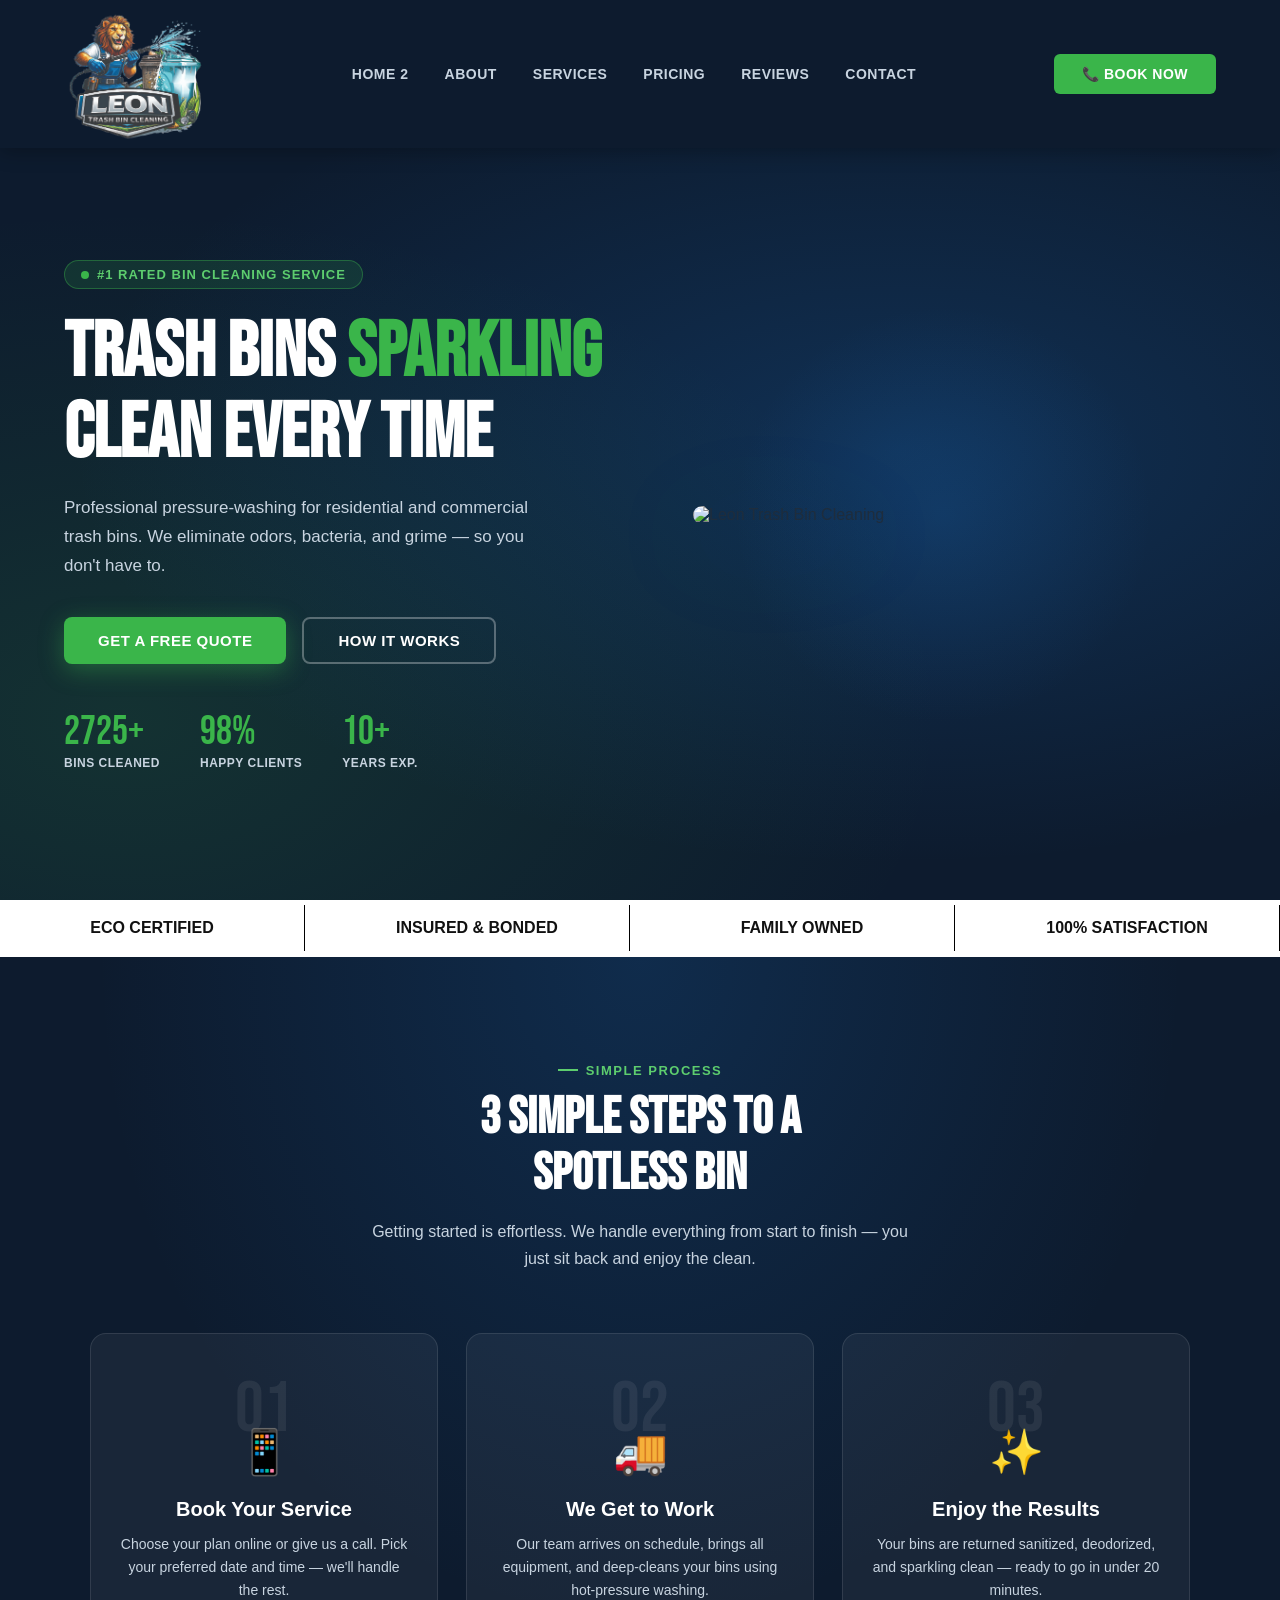
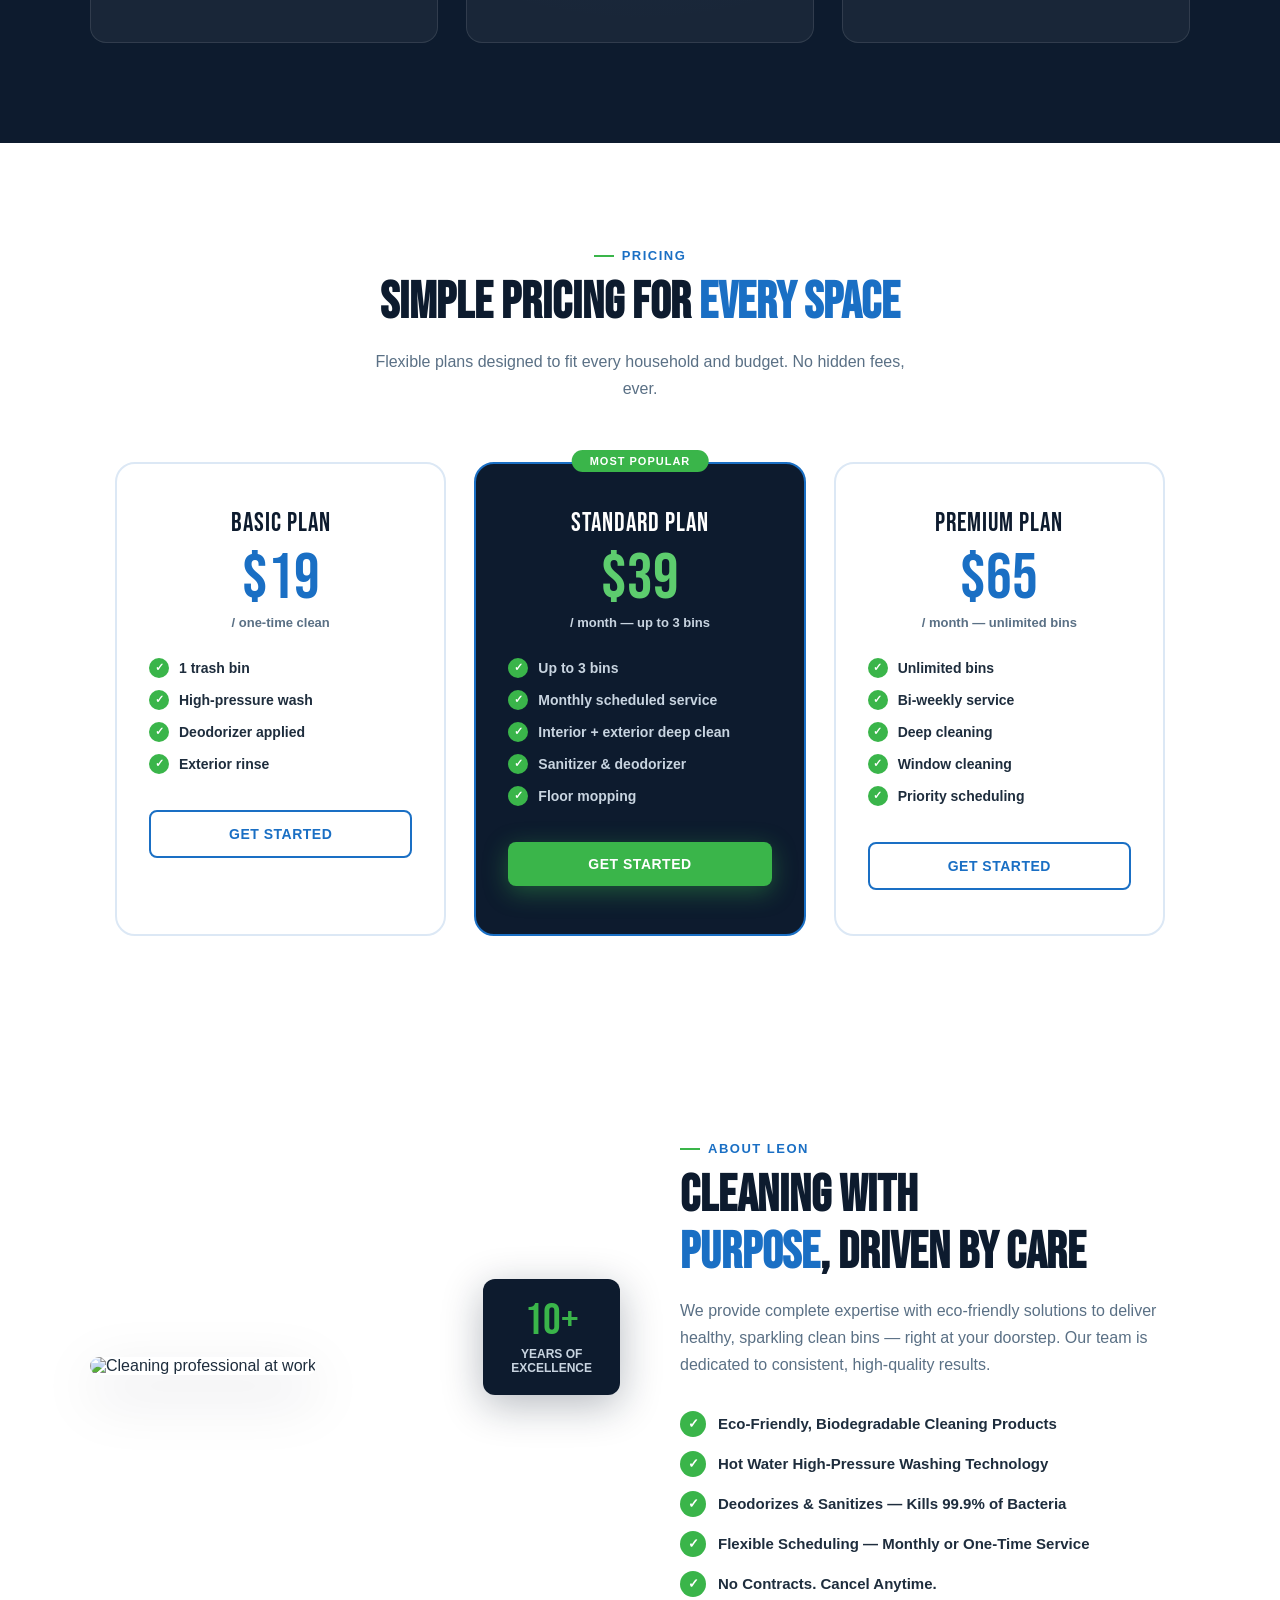
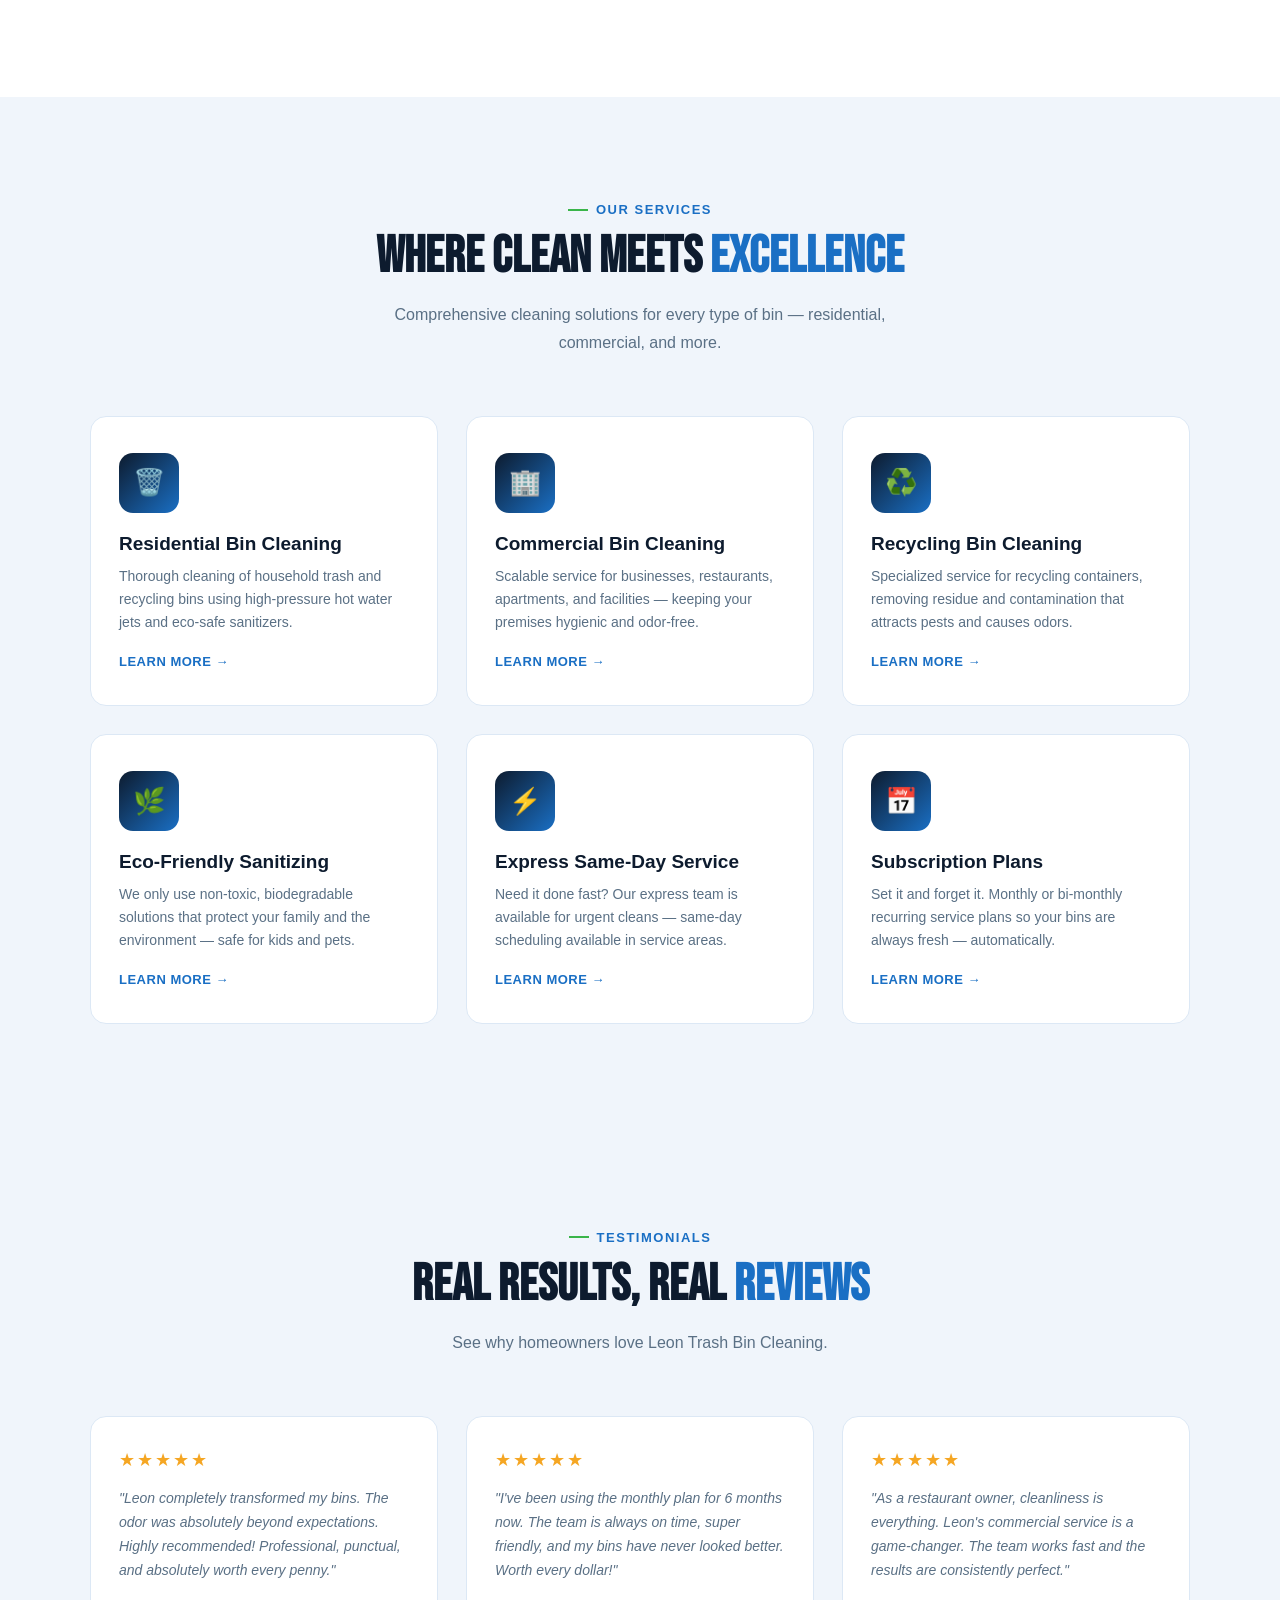
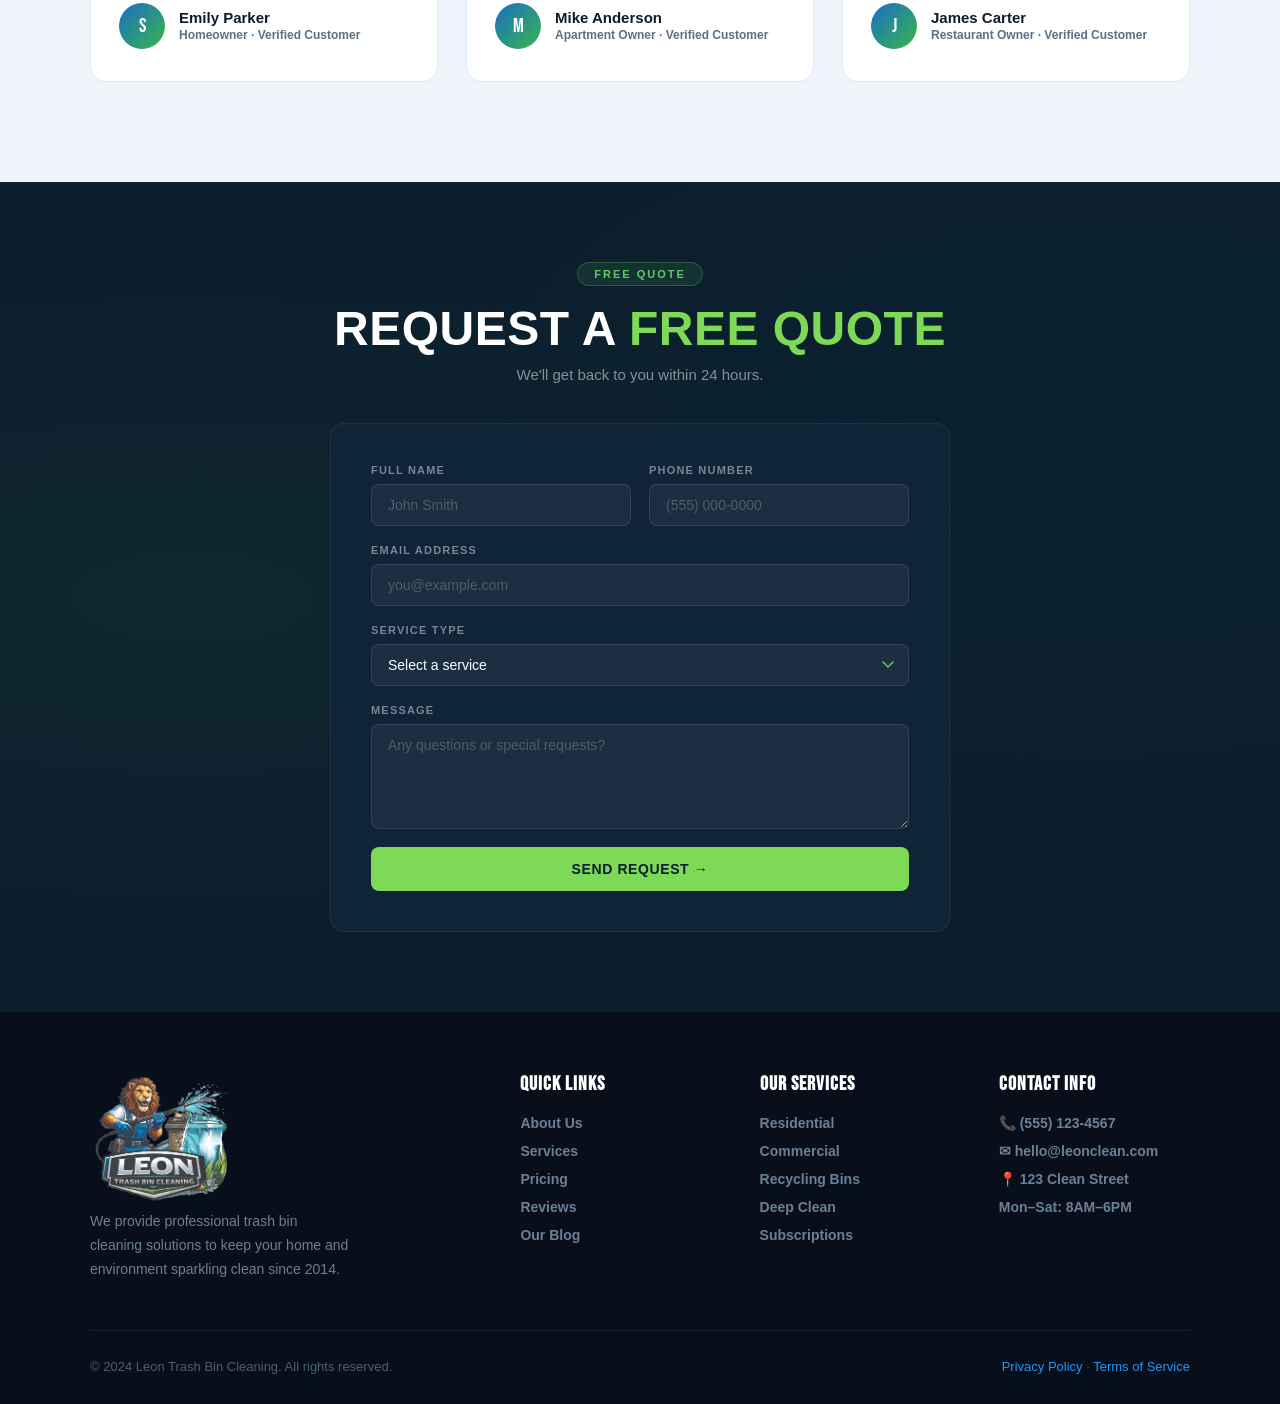
==== commit 5b0a08ab: "half done" ====
--- a/index.html
+++ b/index.html
@@ -716,7 +716,7 @@
   <div class="footer-grid">
     <div class="footer-brand">
       <div class="footer-logo">
-      <img src="assets/images/logo.png" alt="">
+      <img src="./assets/images/Logo.png" alt="">
       </div>
       <p>We provide professional trash bin cleaning solutions to keep your home and environment sparkling clean since 2014.</p>
     </div>
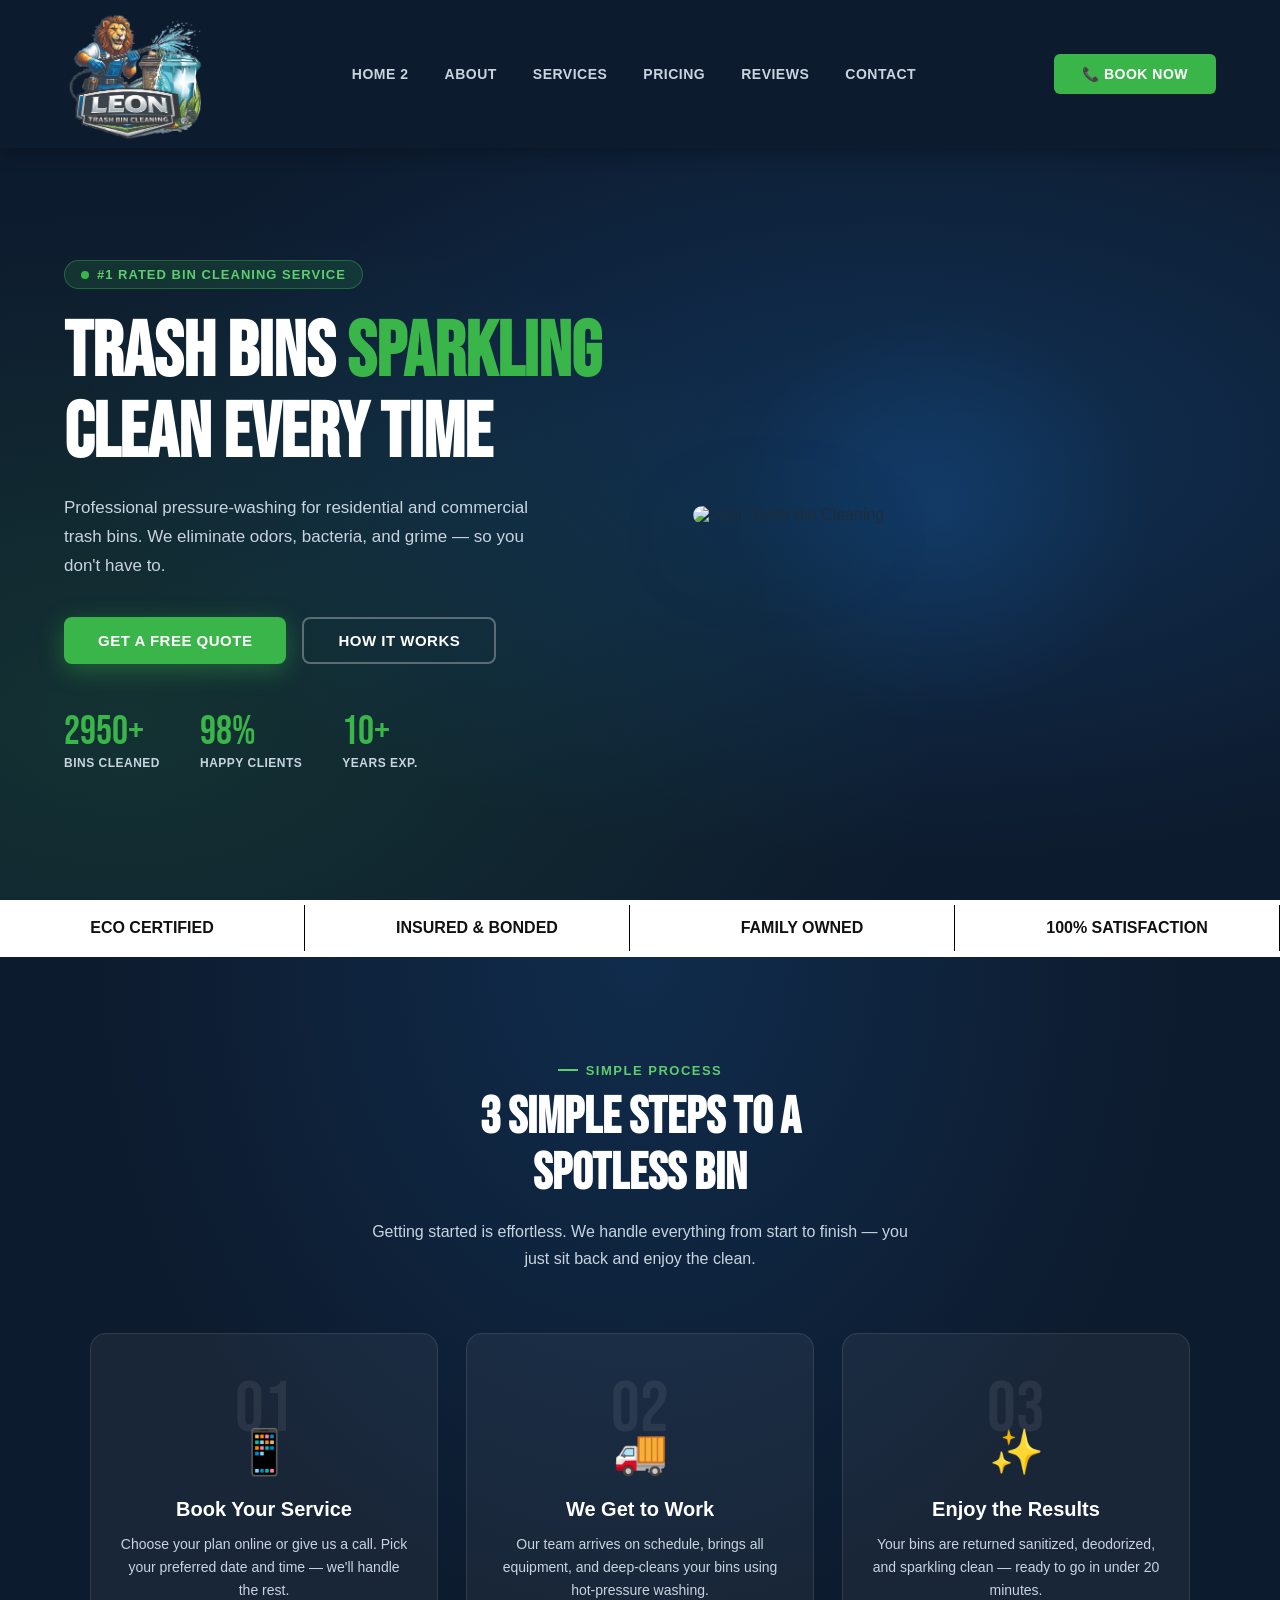
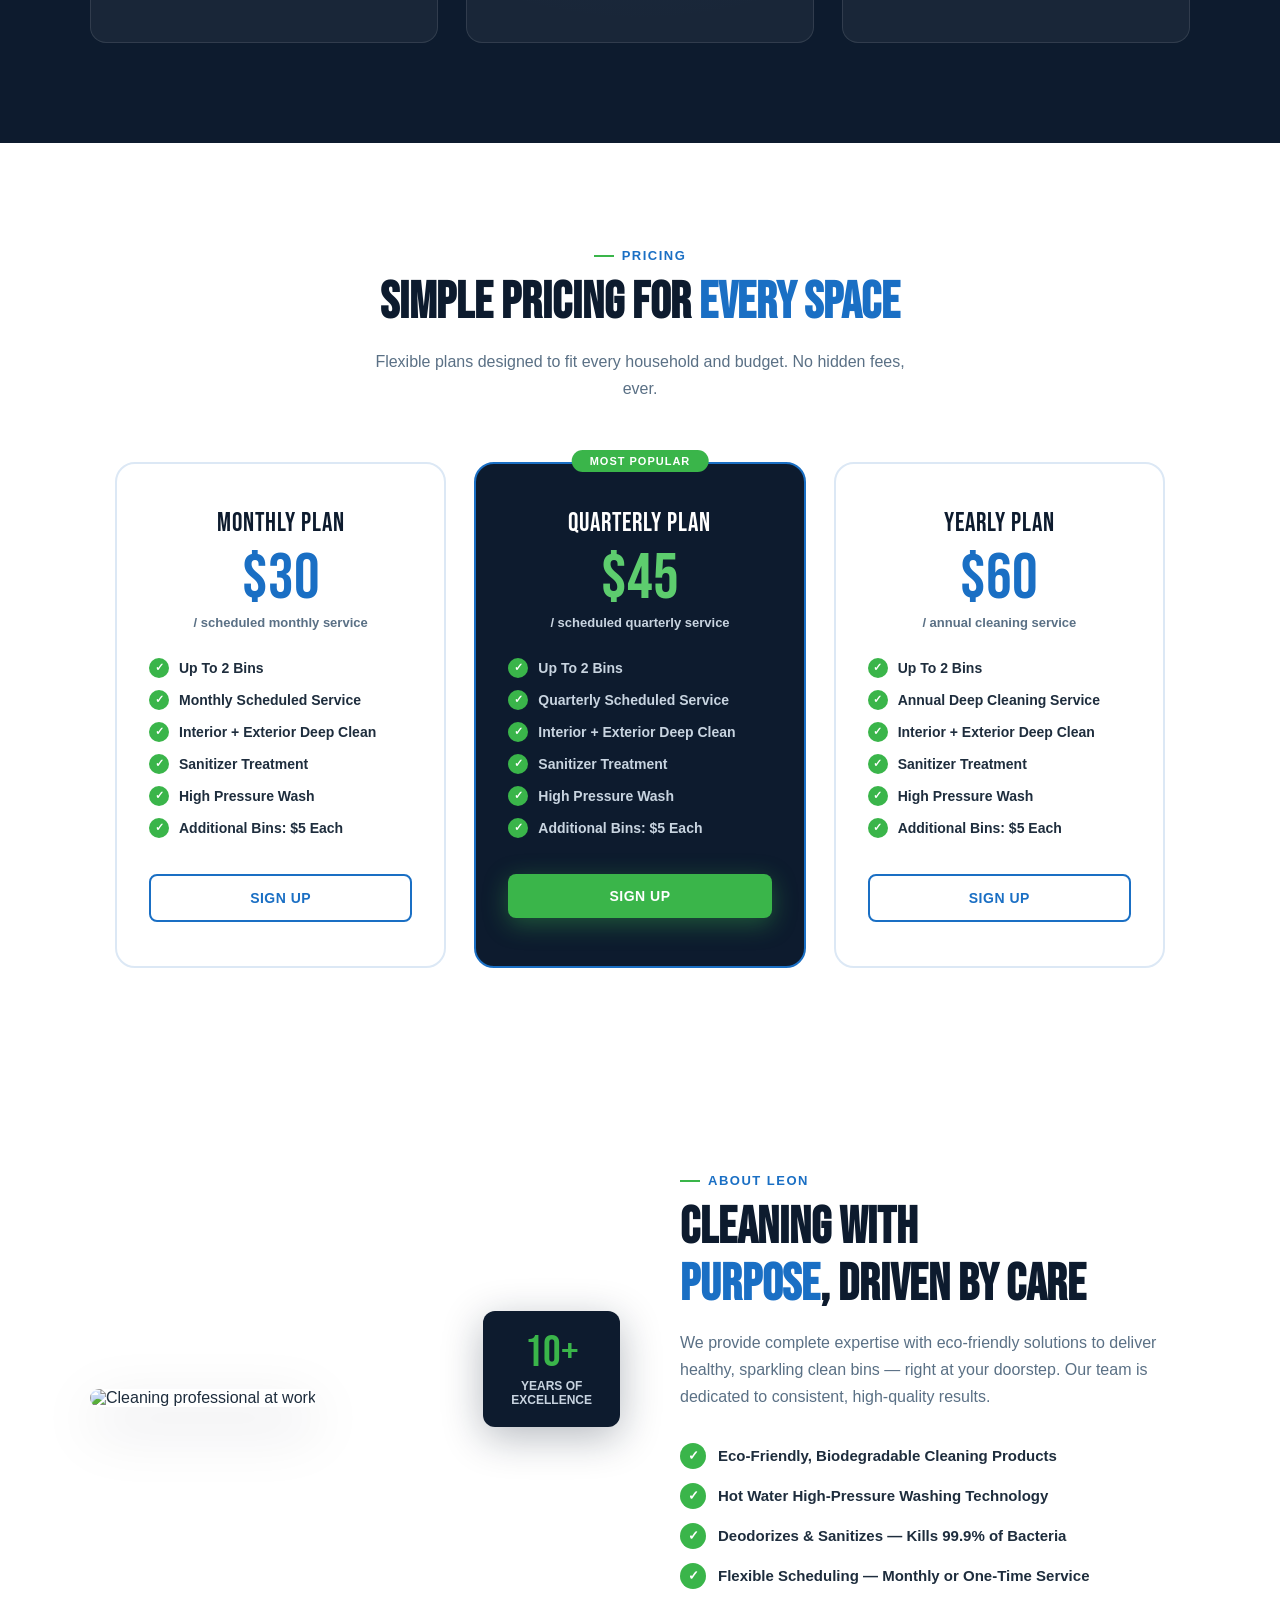
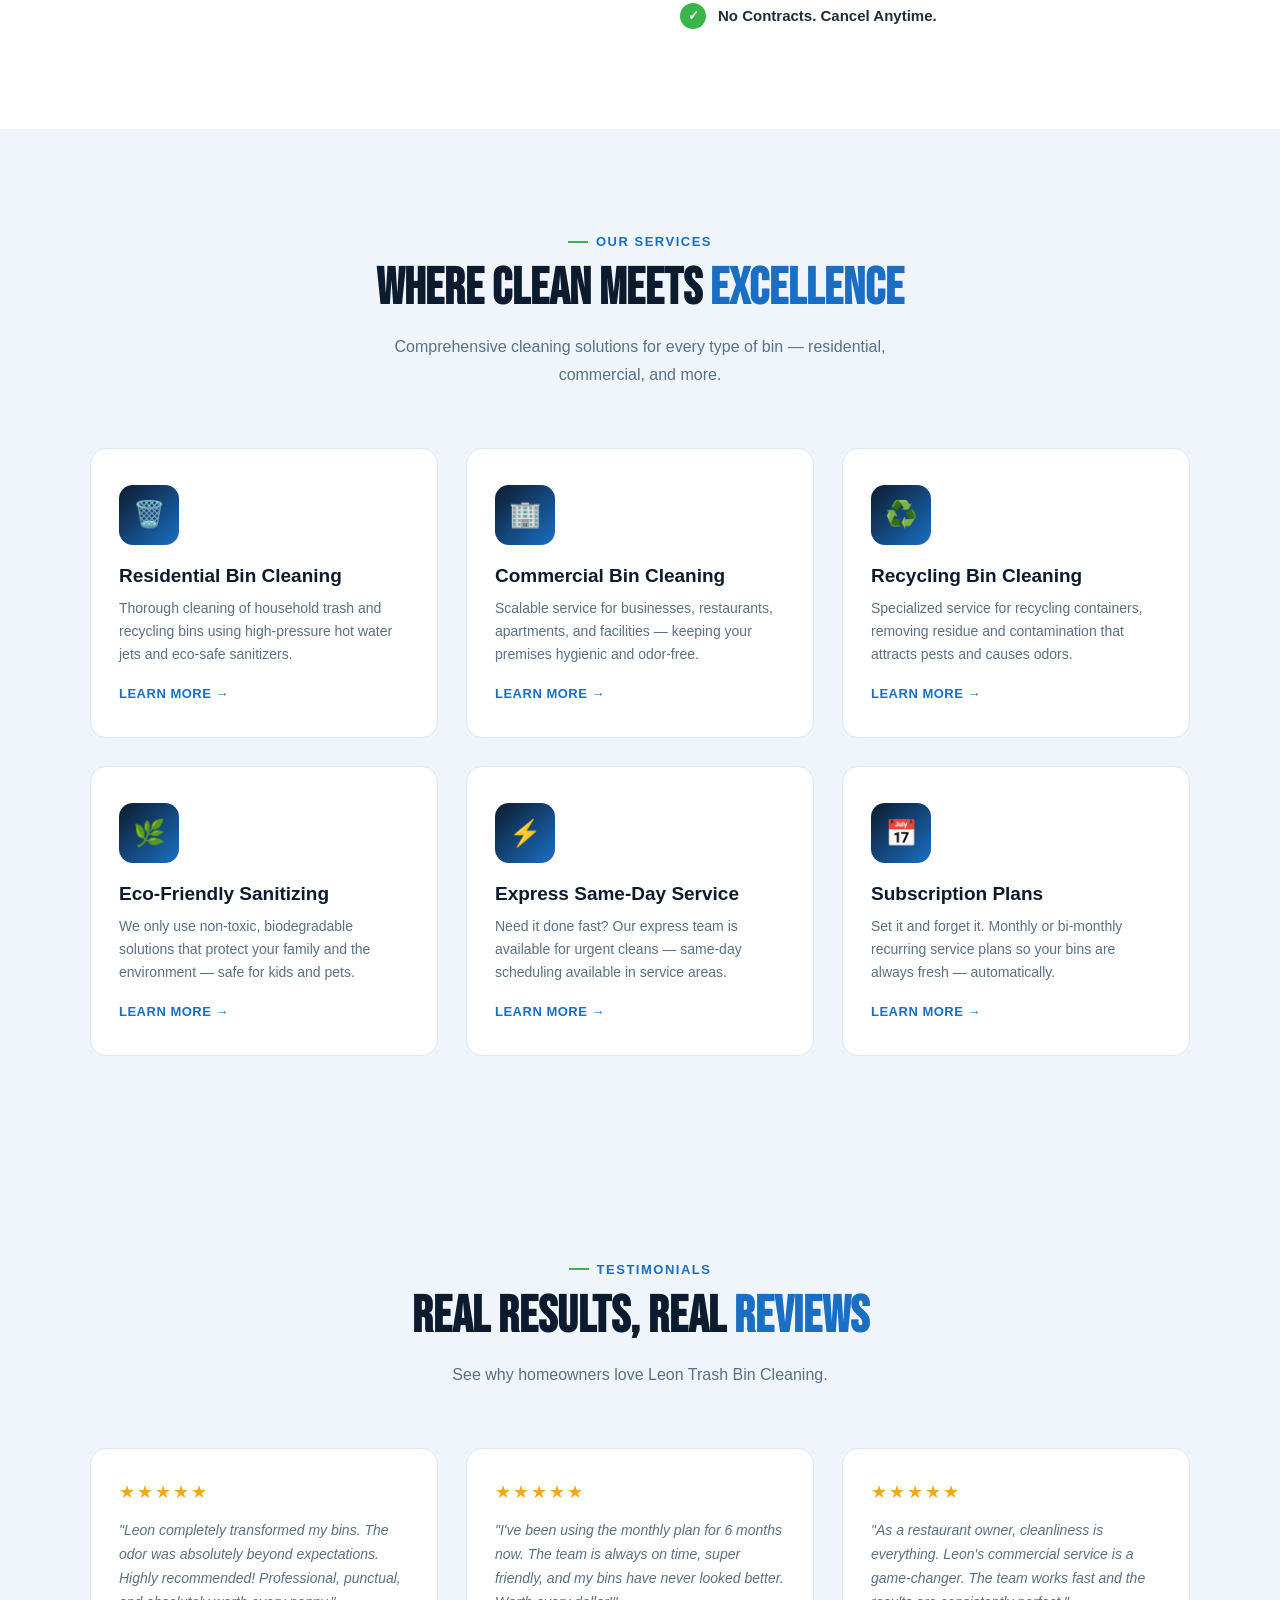
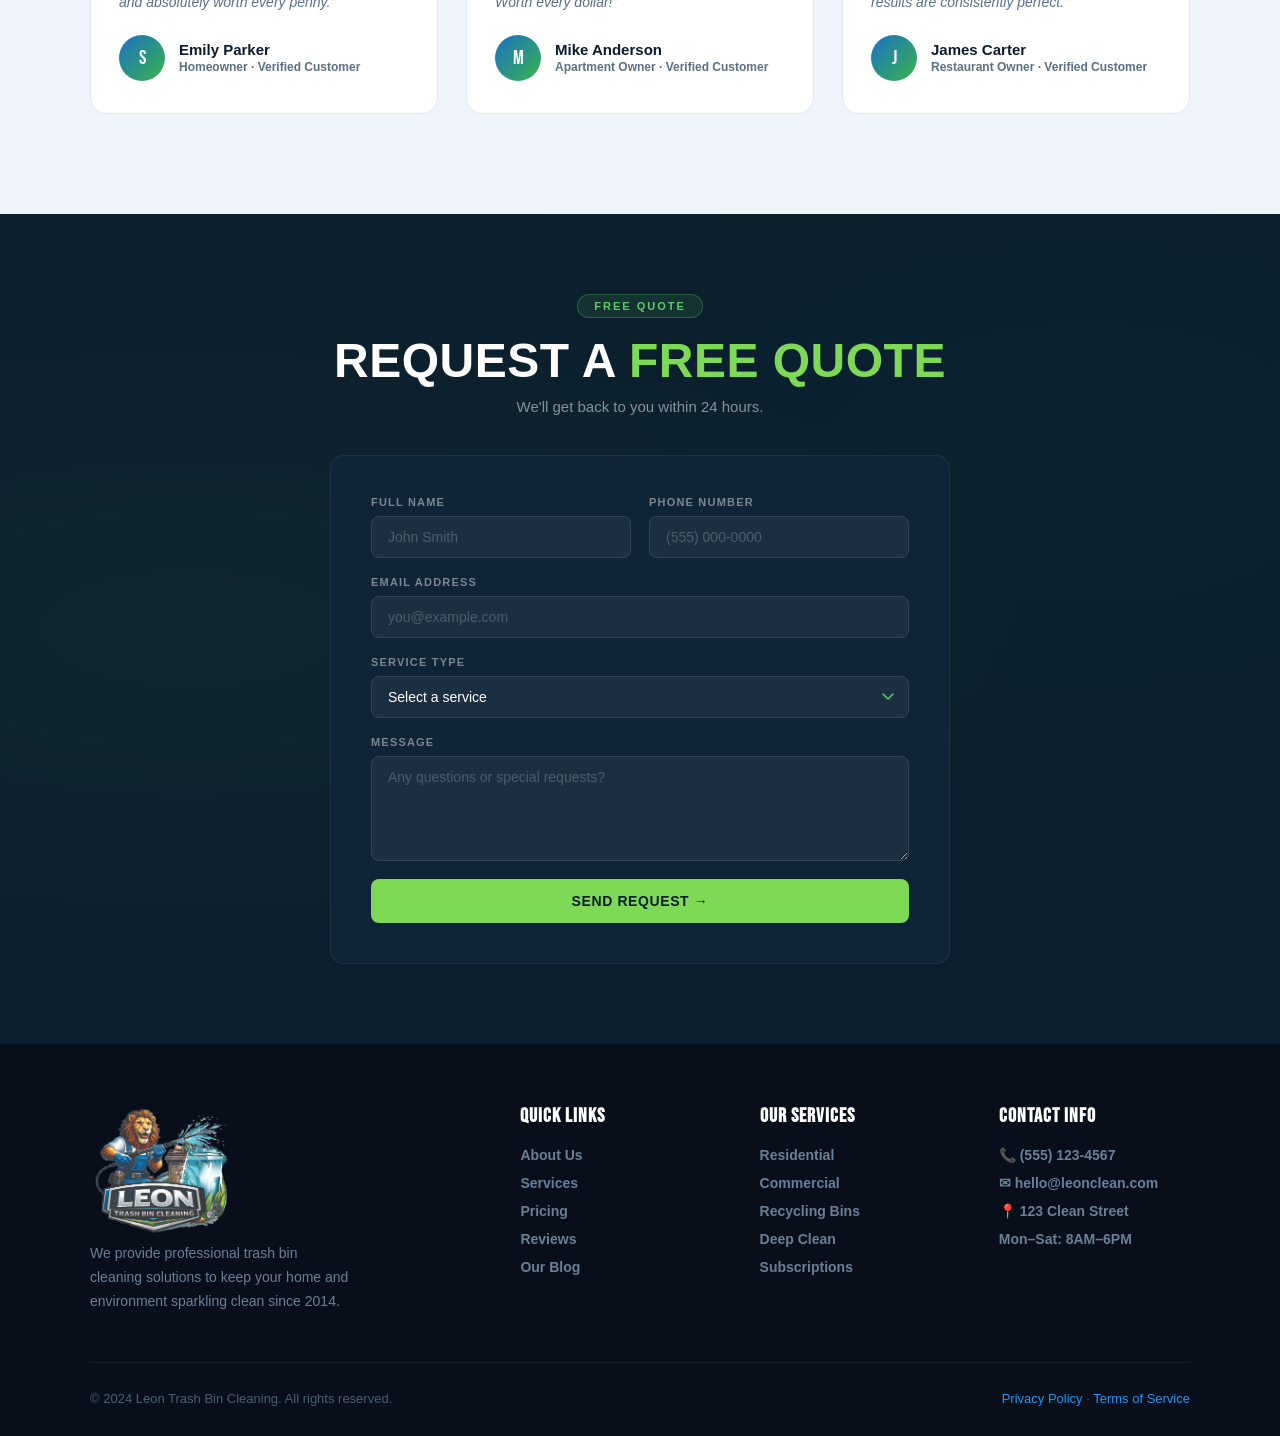
==== commit a1928d6c: "changes done" ====
--- a/index.html
+++ b/index.html
@@ -223,46 +223,62 @@
     <h2 class="section-title">Simple Pricing for <span>Every Space</span></h2>
     <p class="section-sub">Flexible plans designed to fit every household and budget. No hidden fees, ever.</p>
   </div>
+
   <div class="pricing-grid">
+
     <div class="price-card">
-      <div class="price-plan-name">Basic Plan</div>
-      <div class="price-amount">$19</div>
-      <div class="price-period">/ one-time clean</div>
+      <div class="price-plan-name">Monthly Plan</div>
+      <div class="price-amount">$30</div>
+      <div class="price-period">/ scheduled monthly service</div>
+
       <ul class="price-features">
-        <li>1 trash bin</li>
-        <li>High-pressure wash</li>
-        <li>Deodorizer applied</li>
-        <li>Exterior rinse</li>
+        <li>Up To 2 Bins</li>
+        <li>Monthly Scheduled Service</li>
+        <li>Interior + Exterior Deep Clean</li>
+        <li>Sanitizer Treatment</li>
+        <li>High Pressure Wash</li>
+        <li>Additional Bins: $5 Each</li>
       </ul>
-      <a href="#" class="btn-price btn-price-outline">Get Started</a>
-    </div>
+
+      <a href="#" class="btn-price btn-price-outline">Sign Up</a>
+    </div>
+
     <div class="price-card featured">
       <div class="featured-badge">Most Popular</div>
-      <div class="price-plan-name">Standard Plan</div>
-      <div class="price-amount">$39</div>
-      <div class="price-period">/ month — up to 3 bins</div>
+
+      <div class="price-plan-name">Quarterly Plan</div>
+      <div class="price-amount">$45</div>
+      <div class="price-period">/ scheduled quarterly service</div>
+
       <ul class="price-features">
-        <li>Up to 3 bins</li>
-        <li>Monthly scheduled service</li>
-        <li>Interior + exterior deep clean</li>
-        <li>Sanitizer & deodorizer</li>
-        <li>Floor mopping</li>
+        <li>Up To 2 Bins</li>
+        <li>Quarterly Scheduled Service</li>
+        <li>Interior + Exterior Deep Clean</li>
+        <li>Sanitizer Treatment</li>
+        <li>High Pressure Wash</li>
+        <li>Additional Bins: $5 Each</li>
       </ul>
-      <a href="#" class="btn-price btn-price-solid">Get Started</a>
-    </div>
+
+      <a href="#" class="btn-price btn-price-solid">Sign Up</a>
+    </div>
+
     <div class="price-card">
-      <div class="price-plan-name">Premium Plan</div>
-      <div class="price-amount">$65</div>
-      <div class="price-period">/ month — unlimited bins</div>
+      <div class="price-plan-name">Yearly Plan</div>
+      <div class="price-amount">$60</div>
+      <div class="price-period">/ annual cleaning service</div>
+
       <ul class="price-features">
-        <li>Unlimited bins</li>
-        <li>Bi-weekly service</li>
-        <li>Deep cleaning</li>
-        <li>Window cleaning</li>
-        <li>Priority scheduling</li>
+        <li>Up To 2 Bins</li>
+        <li>Annual Deep Cleaning Service</li>
+        <li>Interior + Exterior Deep Clean</li>
+        <li>Sanitizer Treatment</li>
+        <li>High Pressure Wash</li>
+        <li>Additional Bins: $5 Each</li>
       </ul>
-      <a href="#" class="btn-price btn-price-outline">Get Started</a>
-    </div>
+
+      <a href="#" class="btn-price btn-price-outline">Sign Up</a>
+    </div>
+
   </div>
 </section>  
 
